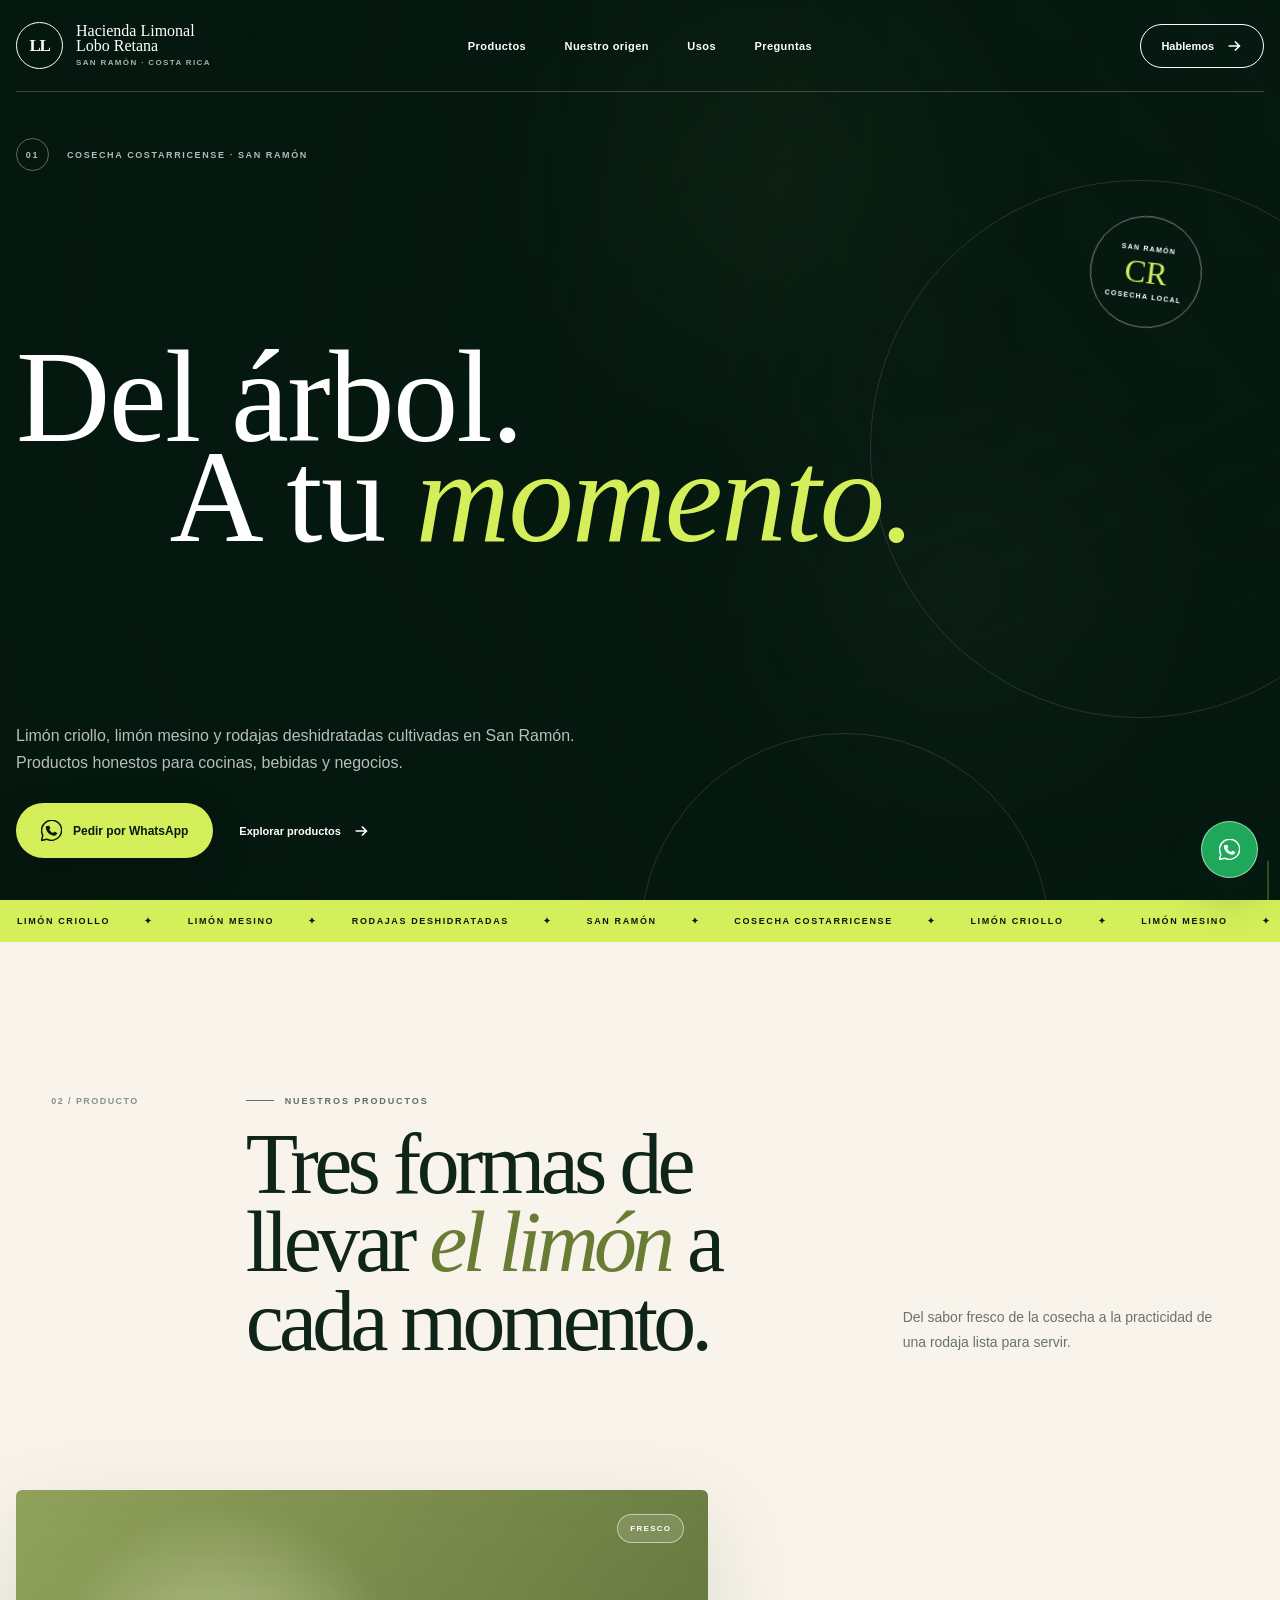
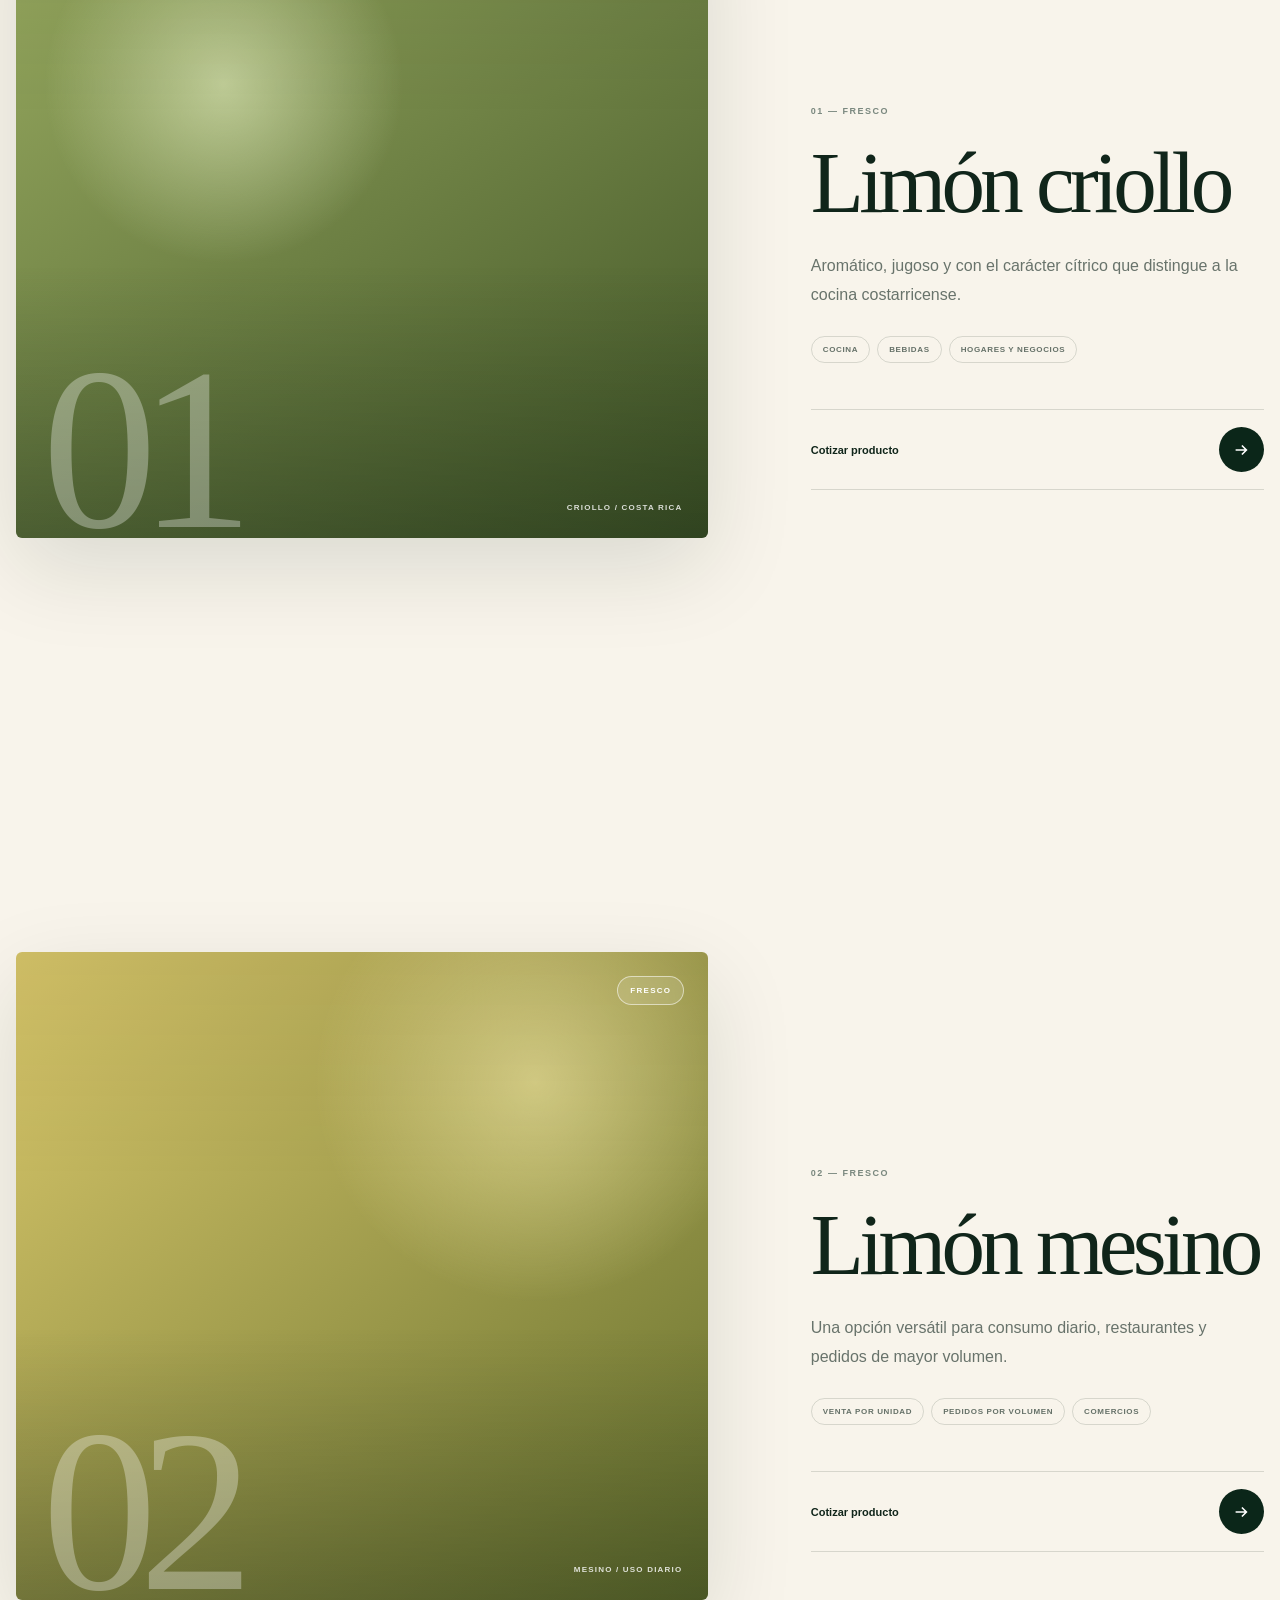
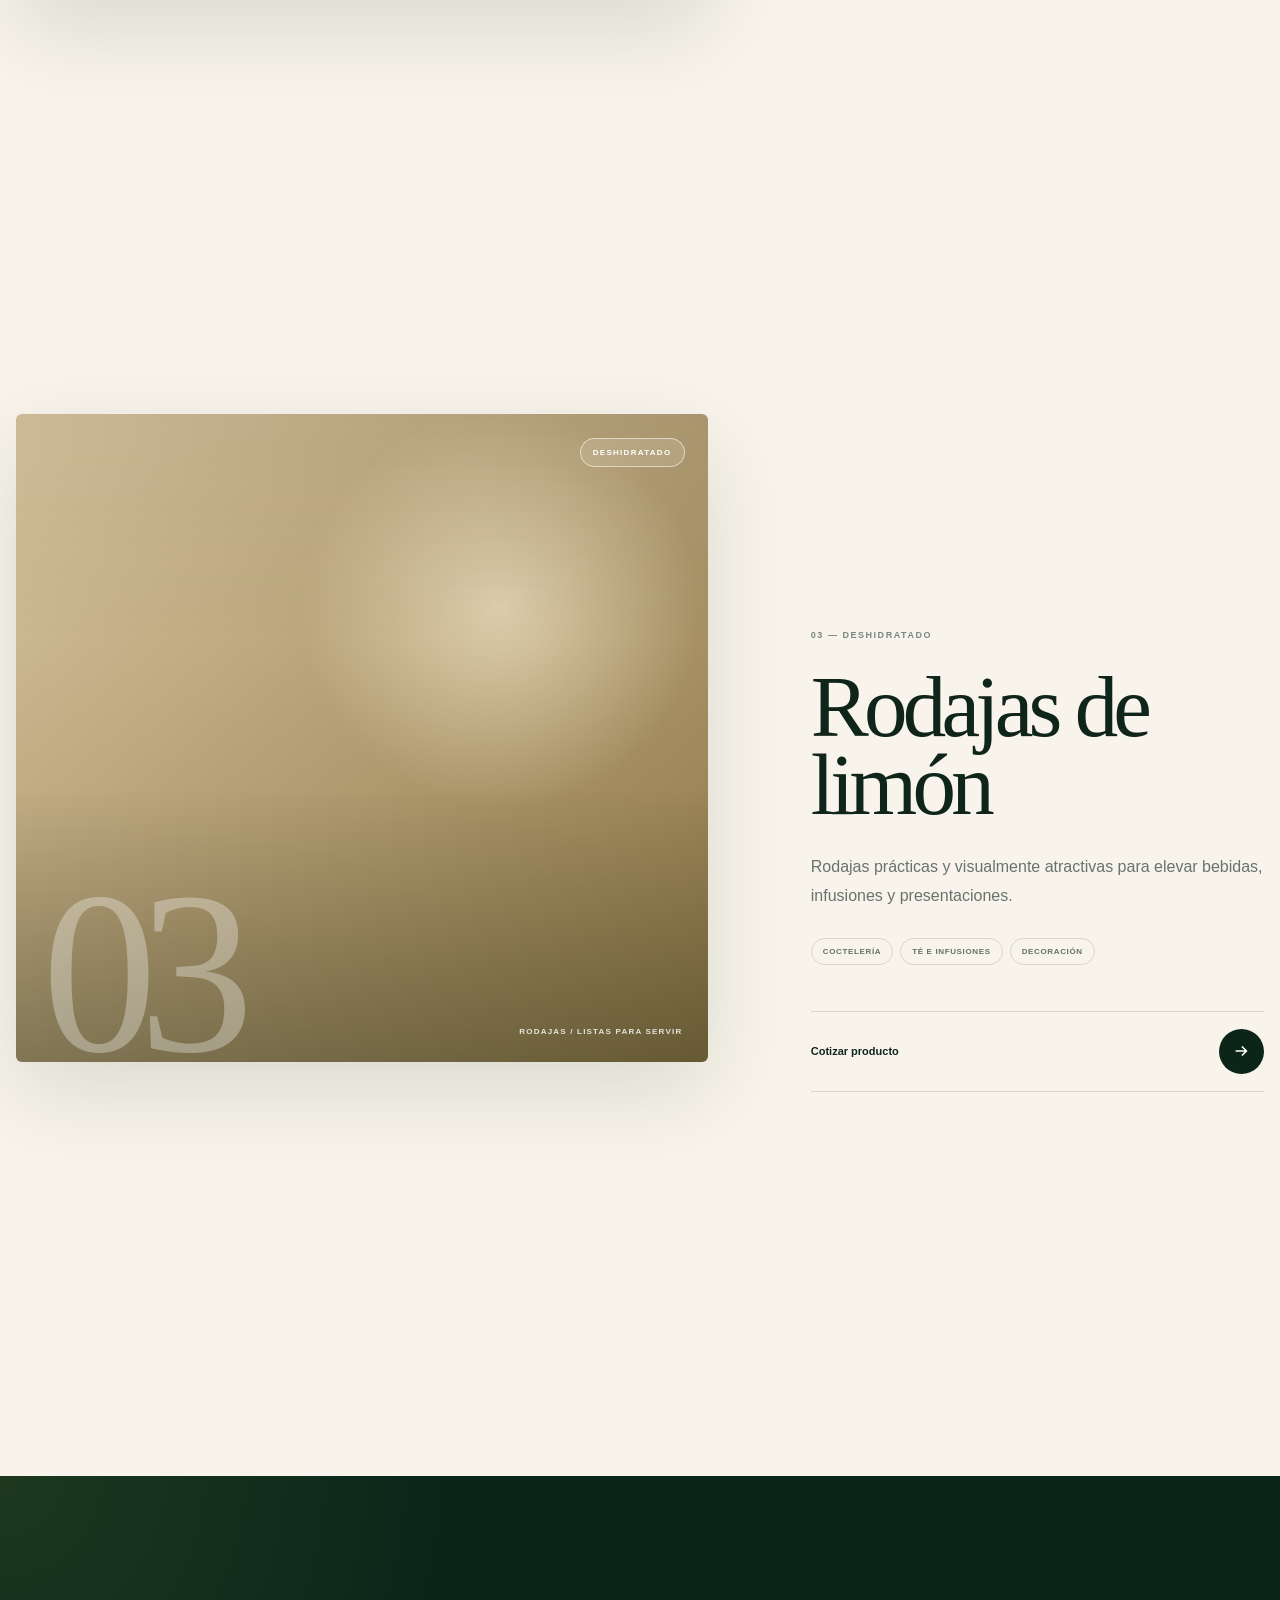
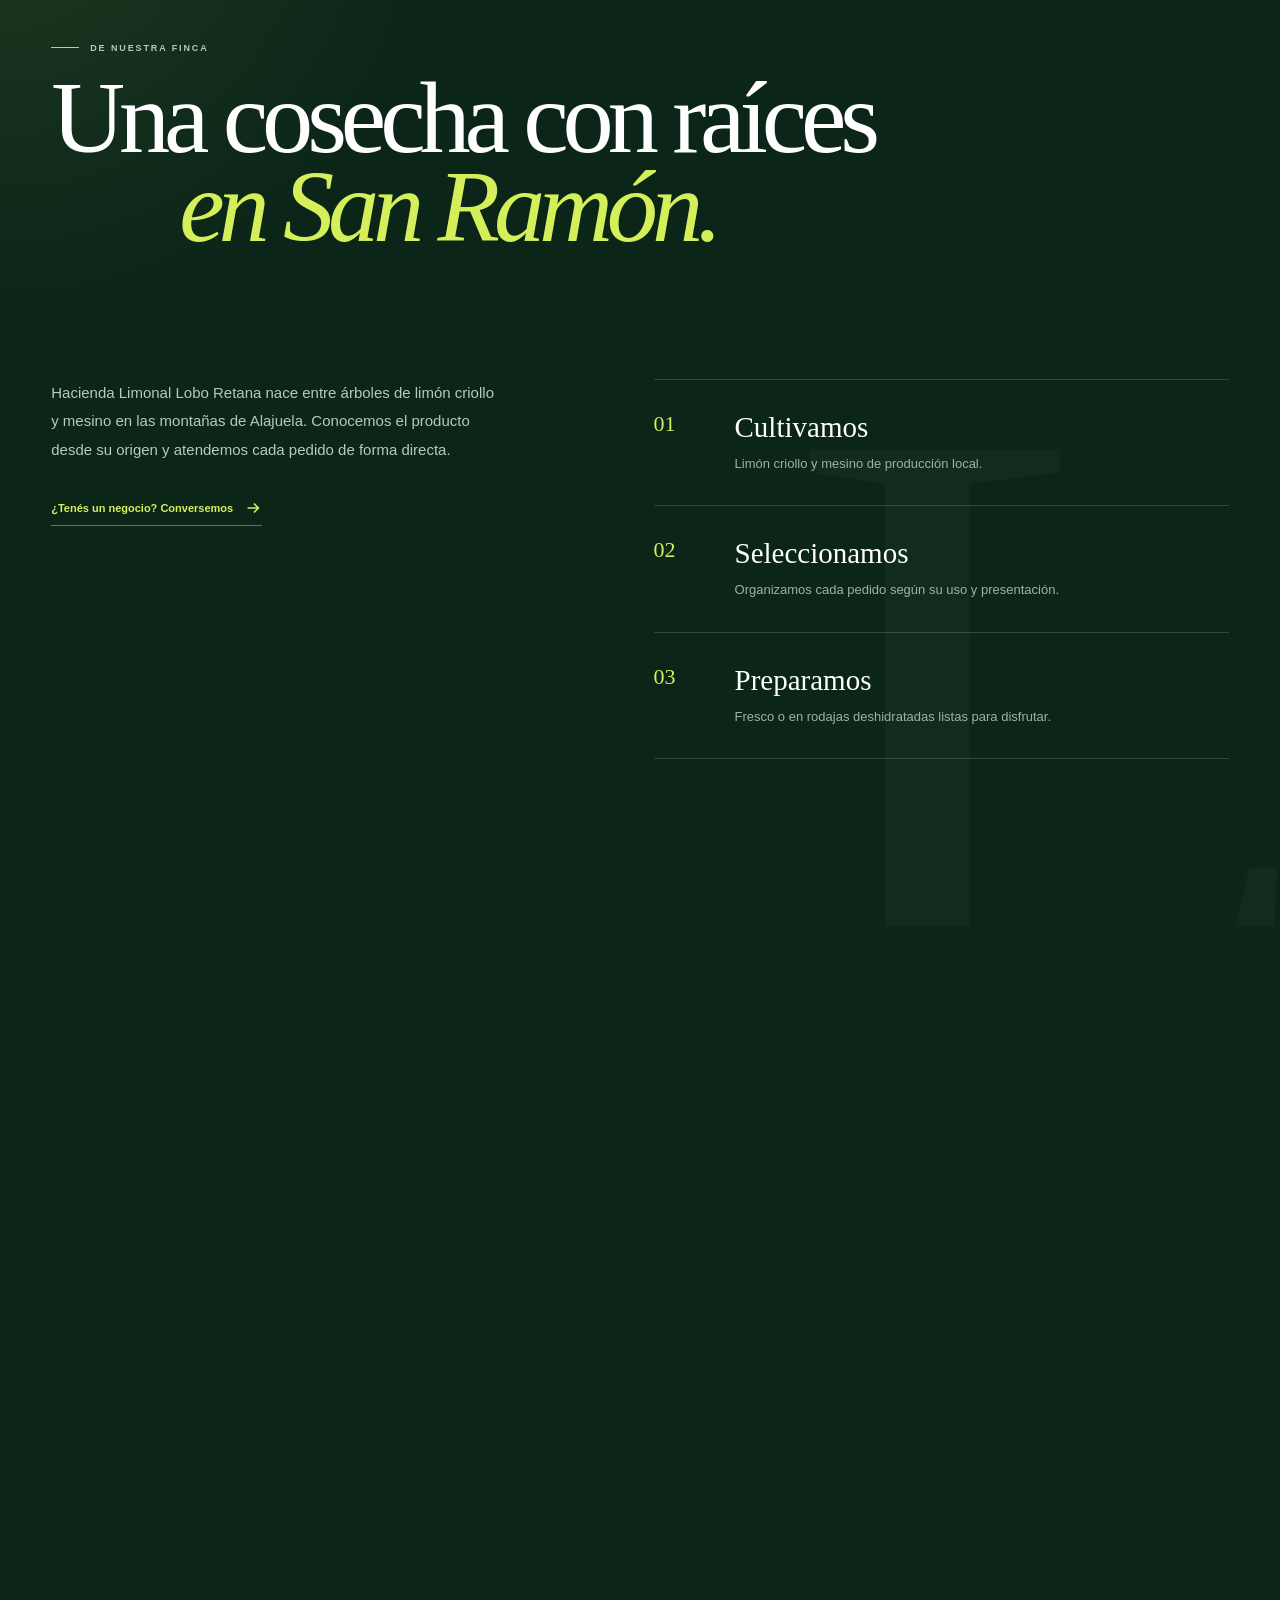
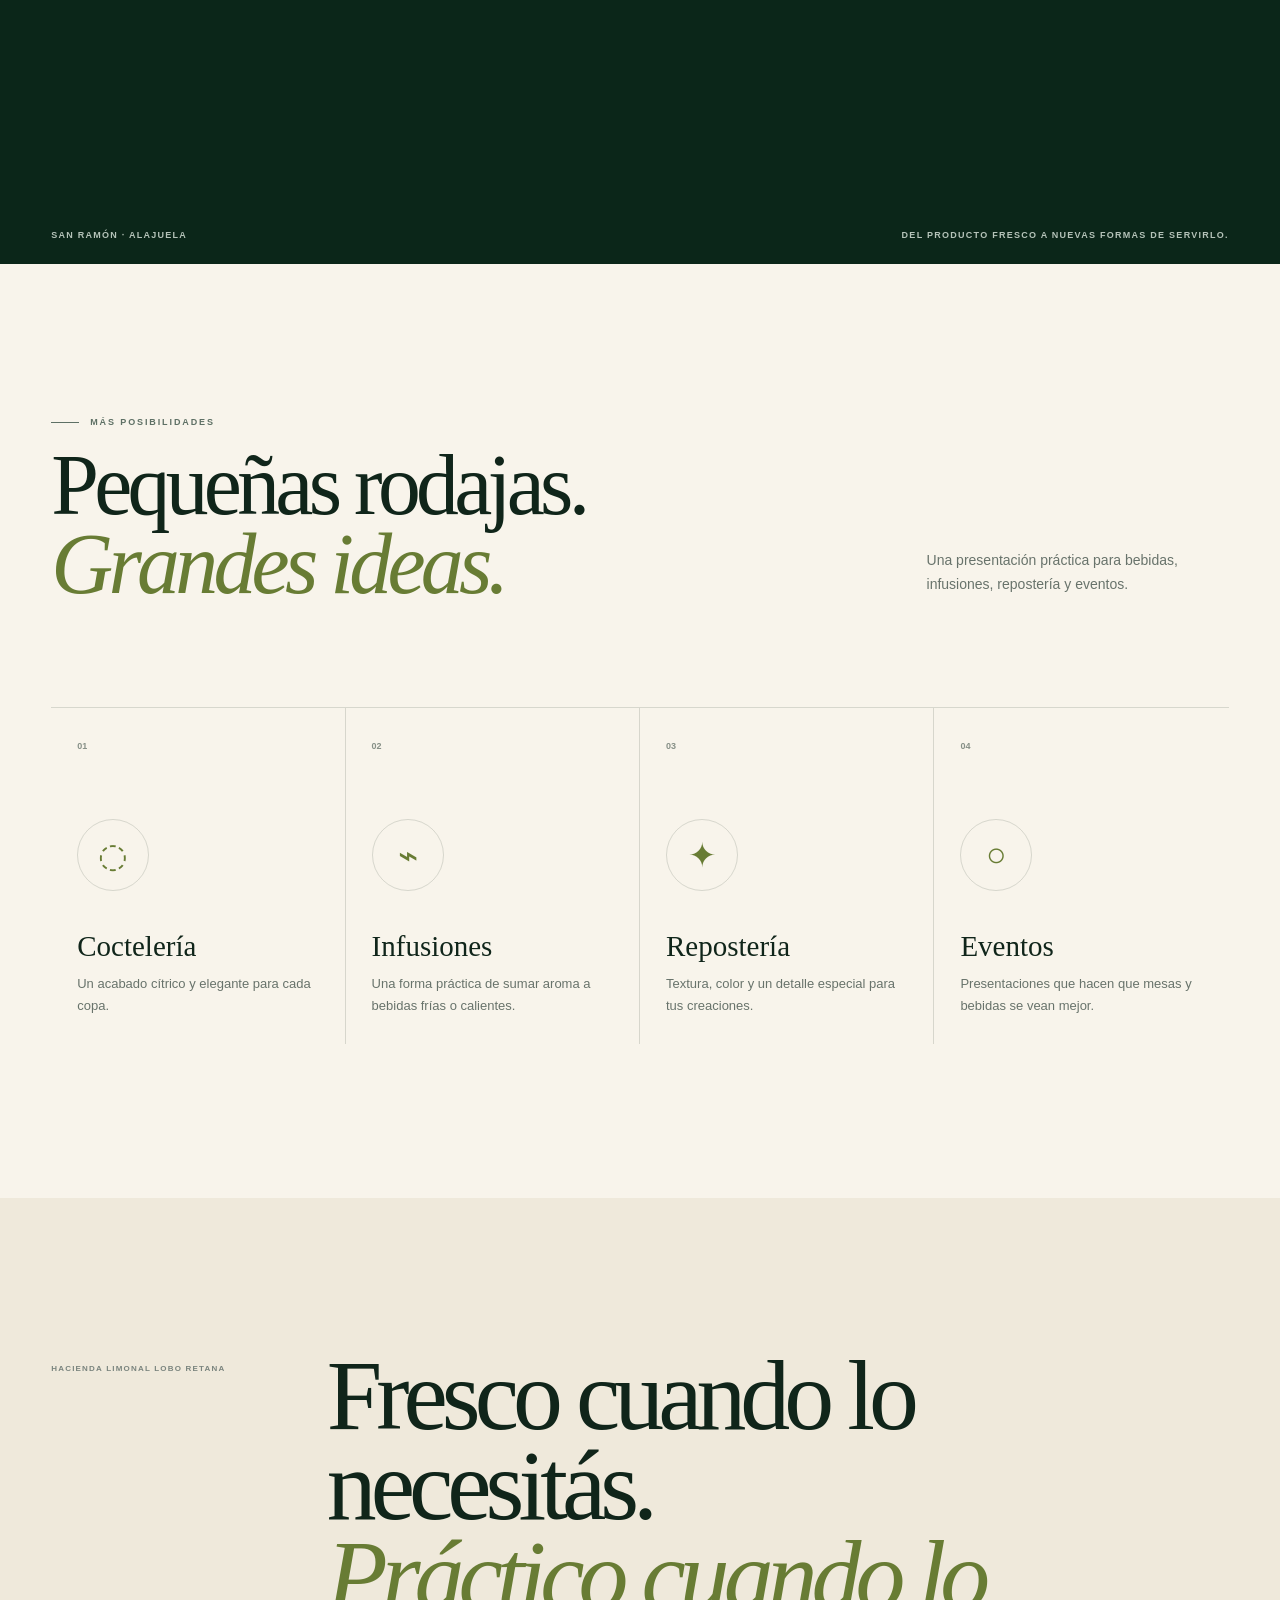
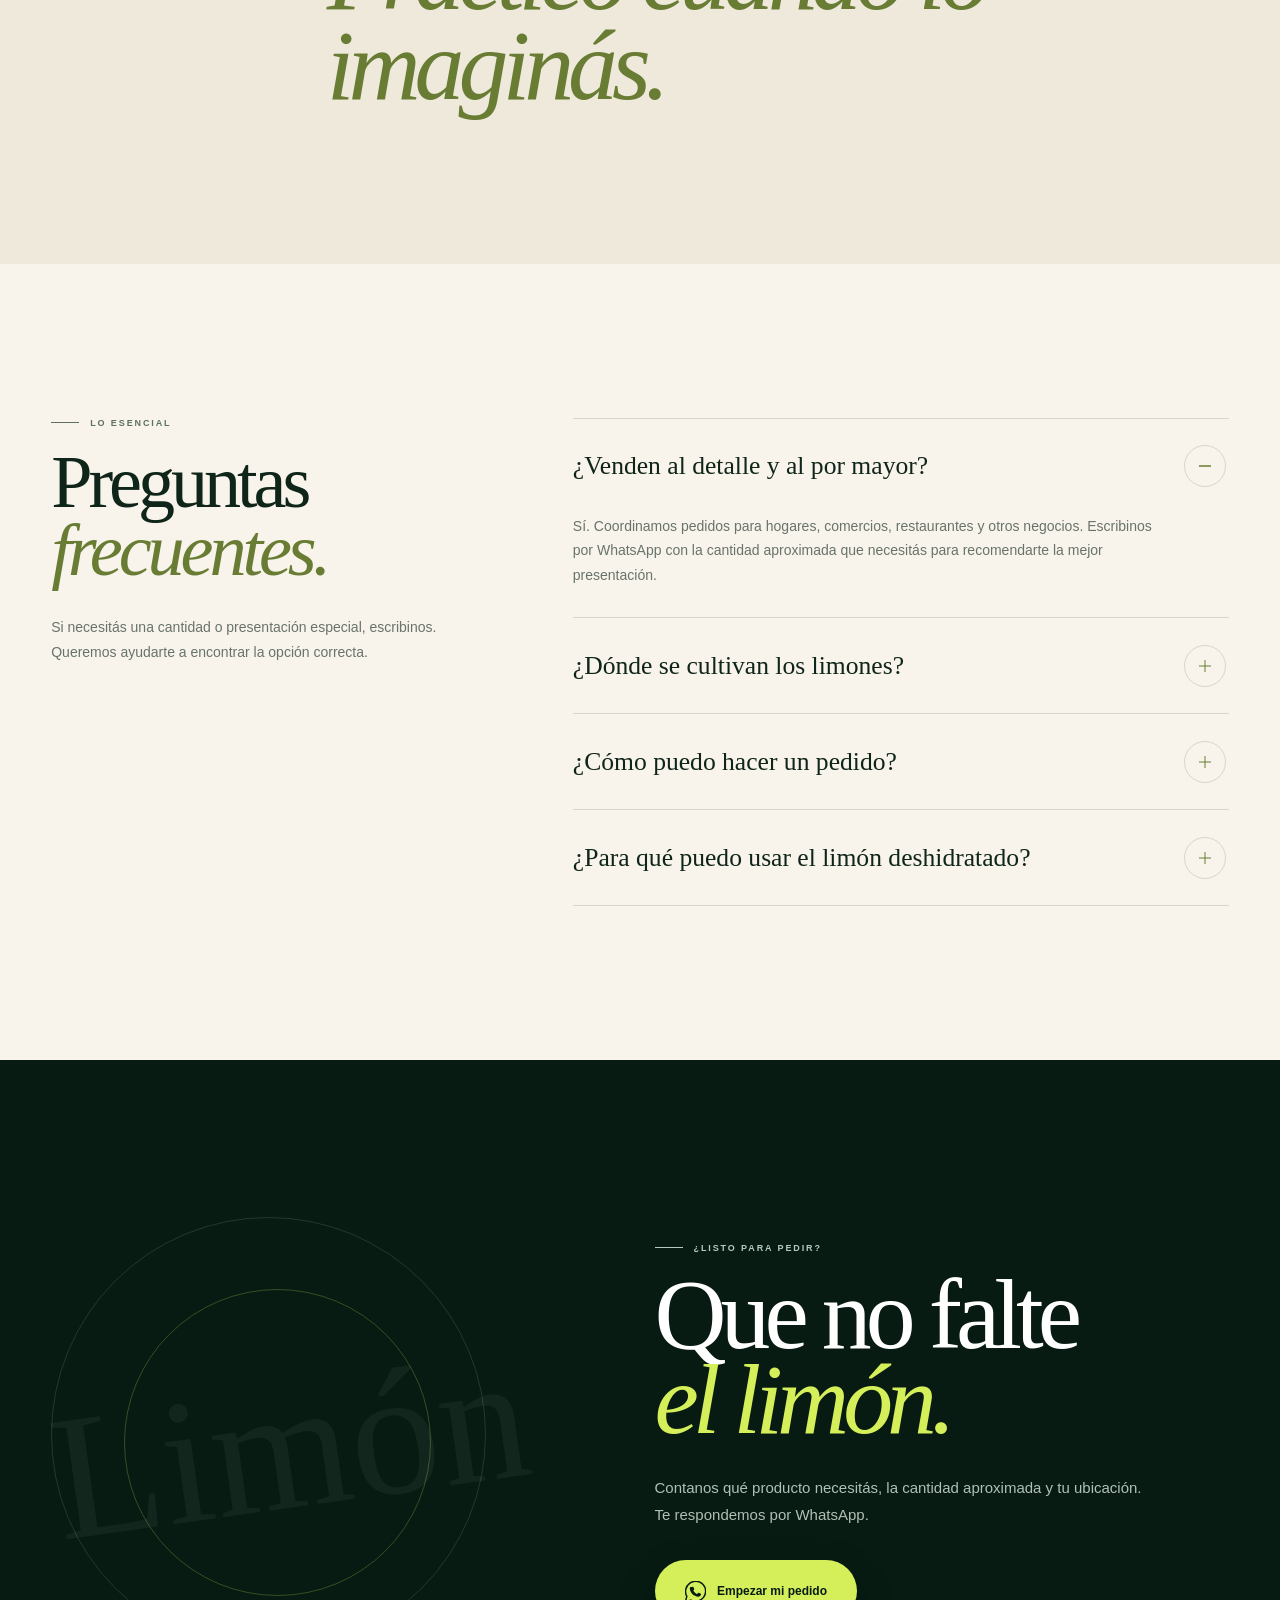
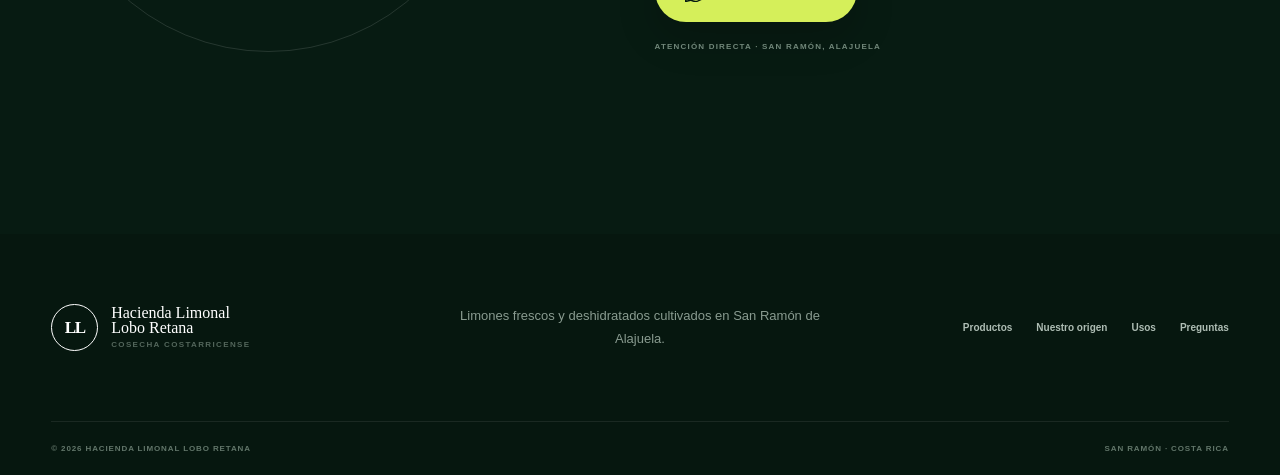
==== index.html @ 2f0a5571 "Initial Commit Upload existing web page" ====
<!DOCTYPE html>
<html lang="es">
  <head>
    <meta charset="UTF-8" />
    <meta name="viewport" content="width=device-width, initial-scale=1.0" />

    <meta
      name="description"
      content="Limón criollo, limón mesino y rodajas de limón deshidratado cultivados en San Ramón de Alajuela, Costa Rica."
    />

    <meta name="theme-color" content="#0d2c1d" />

    <title>
      Hacienda Limonal Lobo Retana | Limón fresco y deshidratado de Costa Rica
    </title>

    <link rel="preload" href="assets/lemon-hero.webp" as="image" />

    <link rel="stylesheet" href="styles.css" />
    <script src="script.js" defer></script>
  </head>

  <body>
    <a class="skip-link" href="#contenido">Saltar al contenido</a>

    <div class="page-noise" aria-hidden="true"></div>

    <header class="site-header" data-header>
      <div class="header-inner">
        <a
          class="brand"
          href="#inicio"
          aria-label="Hacienda Limonal Lobo Retana, inicio"
        >
          <span class="brand-mark" aria-hidden="true">
            <span>LL</span>
          </span>

          <span class="brand-copy">
            <strong>Hacienda Limonal<br />Lobo Retana</strong>
            <small>San Ramón · Costa Rica</small>
          </span>
        </a>

        <nav class="desktop-nav" aria-label="Navegación principal">
          <a href="#productos">Productos</a>
          <a href="#origen">Nuestro origen</a>
          <a href="#posibilidades">Usos</a>
          <a href="#preguntas">Preguntas</a>
        </nav>

        <a
          class="header-cta whatsapp-link magnetic"
          href="https://wa.me/50685427529"
          data-message="Hola, me gustaría conocer más sobre los productos de Hacienda Limonal Lobo Retana."
          target="_blank"
          rel="noreferrer"
        >
          <span>Hablemos</span>

          <svg
            aria-hidden="true"
            viewBox="0 0 20 20"
            fill="none"
            class="arrow-icon"
          >
            <path
              d="M4 10h11M11 5l5 5-5 5"
              stroke="currentColor"
              stroke-width="1.8"
            />
          </svg>
        </a>

        <button
          class="menu-toggle"
          type="button"
          aria-label="Abrir menú"
          aria-controls="mobile-navigation"
          aria-expanded="false"
        >
          <span></span>
          <span></span>
          <span></span>
        </button>
      </div>

      <nav
        class="mobile-nav"
        id="mobile-navigation"
        aria-label="Navegación móvil"
      >
        <div class="mobile-nav-number">01 — Navegación</div>

        <a href="#productos">
          <span>Productos</span>
          <span aria-hidden="true">↗</span>
        </a>

        <a href="#origen">
          <span>Nuestro origen</span>
          <span aria-hidden="true">↗</span>
        </a>

        <a href="#posibilidades">
          <span>Usos</span>
          <span aria-hidden="true">↗</span>
        </a>

        <a href="#preguntas">
          <span>Preguntas</span>
          <span aria-hidden="true">↗</span>
        </a>

        <a
          class="mobile-order whatsapp-link"
          href="https://wa.me/50685427529"
          data-message="Hola, quiero hacer un pedido de limón. ¿Me pueden ayudar?"
          target="_blank"
          rel="noreferrer"
        >
          Pedir por WhatsApp
        </a>

        <p>San Ramón · Alajuela · Costa Rica</p>
      </nav>
    </header>

    <main id="contenido">
      <section class="hero" id="inicio">
        <div class="hero-media" data-parallax-scene>
          <img
            class="hero-image"
            src="assets/lemon-hero.webp"
            alt="Limones verdes frescos, limones cortados y rodajas de limón deshidratado"
            data-depth="0.04"
          />

          <div class="hero-shade"></div>
          <div class="hero-grain"></div>

          <div class="hero-orbit hero-orbit-one" aria-hidden="true"></div>
          <div class="hero-orbit hero-orbit-two" aria-hidden="true"></div>
        </div>

        <div class="hero-shell">
          <div class="hero-kicker reveal">
            <span>01</span>
            <p>Cosecha costarricense · San Ramón</p>
          </div>

          <div class="hero-title-wrap">
            <h1 class="hero-title">
              <span class="hero-line reveal-text">Del árbol.</span>

              <span class="hero-line hero-line-indent reveal-text">
                A tu <em>momento.</em>
              </span>
            </h1>
          </div>

          <div class="hero-bottom">
            <div class="hero-intro reveal">
              <p>
                Limón criollo, limón mesino y rodajas deshidratadas cultivadas
                en San Ramón. Productos honestos para cocinas, bebidas y
                negocios.
              </p>

              <div class="hero-actions">
                <a
                  class="button button-lime whatsapp-link magnetic"
                  href="https://wa.me/50685427529"
                  data-message="Hola, quiero hacer un pedido de limón. ¿Me pueden ayudar?"
                  target="_blank"
                  rel="noreferrer"
                >
                  <svg
                    aria-hidden="true"
                    viewBox="0 0 24 24"
                    fill="none"
                    class="whatsapp-icon"
                  >
                    <path
                      d="M20.4 3.7A11.6 11.6 0 0 0 2.1 17.6L.5 23.5l6-1.6A11.6 11.6 0 0 0 20.4 3.7Z"
                      stroke="currentColor"
                      stroke-width="1.7"
                      stroke-linejoin="round"
                    />
                    <path
                      d="M8.2 6.8c.3-.3.8-.4 1.1-.1l1.2 2.1c.2.3.1.7-.1 1l-.6.7c-.2.2-.2.5-.1.7.8 1.6 2 2.8 3.7 3.6.2.1.5.1.7-.1l.8-1c.2-.3.6-.4.9-.2l2.2 1c.4.2.5.6.4 1-.4 1.5-1.8 2.5-3.4 2.4-4.8-.3-9-4.2-9.5-9-.1-.9.2-1.6.7-2.1Z"
                      fill="currentColor"
                    />
                  </svg>

                  <span>Pedir por WhatsApp</span>
                </a>

                <a class="hero-text-link" href="#productos">
                  Explorar productos

                  <svg
                    aria-hidden="true"
                    viewBox="0 0 20 20"
                    fill="none"
                    class="arrow-icon"
                  >
                    <path
                      d="M4 10h11M11 5l5 5-5 5"
                      stroke="currentColor"
                      stroke-width="1.8"
                    />
                  </svg>
                </a>
              </div>
            </div>

            <div class="hero-meta reveal">
              <span>Producción local</span>
              <span>Pedidos por volumen</span>
              <span>Atención directa</span>
            </div>
          </div>

          <a class="scroll-indicator" href="#productos">
            <span>Descubrir</span>
            <span class="scroll-line" aria-hidden="true"></span>
          </a>

          <div class="hero-seal" aria-hidden="true">
            <span>San Ramón</span>
            <strong>CR</strong>
            <span>Cosecha local</span>
          </div>
        </div>
      </section>

      <section class="marquee" aria-label="Productos disponibles">
        <div class="marquee-track">
          <div class="marquee-group">
            <span>Limón criollo</span>
            <i>✦</i>
            <span>Limón mesino</span>
            <i>✦</i>
            <span>Rodajas deshidratadas</span>
            <i>✦</i>
            <span>San Ramón</span>
            <i>✦</i>
            <span>Cosecha costarricense</span>
            <i>✦</i>
          </div>

          <div class="marquee-group" aria-hidden="true">
            <span>Limón criollo</span>
            <i>✦</i>
            <span>Limón mesino</span>
            <i>✦</i>
            <span>Rodajas deshidratadas</span>
            <i>✦</i>
            <span>San Ramón</span>
            <i>✦</i>
            <span>Cosecha costarricense</span>
            <i>✦</i>
          </div>
        </div>
      </section>

      <section class="editorial-intro section-shell">
        <div class="editorial-index reveal">02 / Producto</div>

        <div class="editorial-heading">
          <p class="eyebrow reveal">
            <span></span>
            Nuestros productos
          </p>

          <h2 class="display-heading reveal-text">
            Tres formas de llevar
            <em>el limón</em>
            a cada momento.
          </h2>
        </div>

        <p class="editorial-copy reveal">
          Del sabor fresco de la cosecha a la practicidad de una rodaja lista
          para servir.
        </p>
      </section>

      <section class="product-story" id="productos">
        <article class="product-chapter product-criollo">
          <div class="product-sticky">
            <div class="product-visual tilt-card" data-tilt>
              <div class="product-background"></div>

              <img
                src="assets/lemon-hero.webp"
                alt=""
                class="product-image product-image-criollo"
                aria-hidden="true"
              />

              <div class="product-number" aria-hidden="true">01</div>

              <div class="product-category">Fresco</div>

              <div class="product-visual-label" aria-hidden="true">
                Criollo / Costa Rica
              </div>
            </div>
          </div>

          <div class="product-copy reveal">
            <p class="chapter-index">01 — Fresco</p>

            <h3>Limón criollo</h3>

            <p class="product-description">
              Aromático, jugoso y con el carácter cítrico que distingue a la
              cocina costarricense.
            </p>

            <div class="product-tags" aria-label="Usos">
              <span>Cocina</span>
              <span>Bebidas</span>
              <span>Hogares y negocios</span>
            </div>

            <a
              class="product-link whatsapp-link magnetic"
              href="https://wa.me/50685427529"
              data-message="Hola, me interesa cotizar limón criollo fresco. ¿Me pueden compartir disponibilidad y presentaciones?"
              target="_blank"
              rel="noreferrer"
            >
              <span>Cotizar producto</span>

              <span class="link-circle" aria-hidden="true">
                <svg viewBox="0 0 20 20" fill="none" class="arrow-icon">
                  <path
                    d="M4 10h11M11 5l5 5-5 5"
                    stroke="currentColor"
                    stroke-width="1.8"
                  />
                </svg>
              </span>
            </a>
          </div>
        </article>

        <article class="product-chapter product-mesino">
          <div class="product-sticky">
            <div class="product-visual tilt-card" data-tilt>
              <div class="product-background"></div>

              <img
                src="assets/lemon-hero.webp"
                alt=""
                class="product-image product-image-mesino"
                aria-hidden="true"
              />

              <div class="product-number" aria-hidden="true">02</div>

              <div class="product-category">Fresco</div>

              <div class="product-visual-label" aria-hidden="true">
                Mesino / Uso diario
              </div>
            </div>
          </div>

          <div class="product-copy reveal">
            <p class="chapter-index">02 — Fresco</p>

            <h3>Limón mesino</h3>

            <p class="product-description">
              Una opción versátil para consumo diario, restaurantes y pedidos
              de mayor volumen.
            </p>

            <div class="product-tags" aria-label="Características">
              <span>Venta por unidad</span>
              <span>Pedidos por volumen</span>
              <span>Comercios</span>
            </div>

            <a
              class="product-link whatsapp-link magnetic"
              href="https://wa.me/50685427529"
              data-message="Hola, me interesa cotizar limón mesino fresco. ¿Me pueden compartir disponibilidad y presentaciones?"
              target="_blank"
              rel="noreferrer"
            >
              <span>Cotizar producto</span>

              <span class="link-circle" aria-hidden="true">
                <svg viewBox="0 0 20 20" fill="none" class="arrow-icon">
                  <path
                    d="M4 10h11M11 5l5 5-5 5"
                    stroke="currentColor"
                    stroke-width="1.8"
                  />
                </svg>
              </span>
            </a>
          </div>
        </article>

        <article class="product-chapter product-dried">
          <div class="product-sticky">
            <div class="product-visual tilt-card" data-tilt>
              <div class="product-background"></div>

              <img
                src="assets/lemon-hero.webp"
                alt=""
                class="product-image product-image-dried"
                aria-hidden="true"
              />

              <div class="product-number" aria-hidden="true">03</div>

              <div class="product-category">Deshidratado</div>

              <div class="product-visual-label" aria-hidden="true">
                Rodajas / Listas para servir
              </div>
            </div>
          </div>

          <div class="product-copy reveal">
            <p class="chapter-index">03 — Deshidratado</p>

            <h3>Rodajas de limón</h3>

            <p class="product-description">
              Rodajas prácticas y visualmente atractivas para elevar bebidas,
              infusiones y presentaciones.
            </p>

            <div class="product-tags" aria-label="Usos">
              <span>Coctelería</span>
              <span>Té e infusiones</span>
              <span>Decoración</span>
            </div>

            <a
              class="product-link whatsapp-link magnetic"
              href="https://wa.me/50685427529"
              data-message="Hola, me interesan las rodajas de limón deshidratado. ¿Me pueden compartir presentaciones y precios?"
              target="_blank"
              rel="noreferrer"
            >
              <span>Cotizar producto</span>

              <span class="link-circle" aria-hidden="true">
                <svg viewBox="0 0 20 20" fill="none" class="arrow-icon">
                  <path
                    d="M4 10h11M11 5l5 5-5 5"
                    stroke="currentColor"
                    stroke-width="1.8"
                  />
                </svg>
              </span>
            </a>
          </div>
        </article>
      </section>

      <section class="origin-section" id="origen">
        <div class="origin-decoration" aria-hidden="true">L</div>

        <div class="origin-shell section-shell">
          <div class="origin-heading">
            <p class="eyebrow eyebrow-light reveal">
              <span></span>
              De nuestra finca
            </p>

            <h2 class="reveal-text">
              Una cosecha con raíces
              <em>en San Ramón.</em>
            </h2>
          </div>

          <div class="origin-layout">
            <div class="origin-copy reveal">
              <p>
                Hacienda Limonal Lobo Retana nace entre árboles de limón criollo
                y mesino en las montañas de Alajuela. Conocemos el producto
                desde su origen y atendemos cada pedido de forma directa.
              </p>

              <a
                class="light-link whatsapp-link"
                href="https://wa.me/50685427529"
                data-message="Hola, quisiera conversar sobre un pedido para mi negocio."
                target="_blank"
                rel="noreferrer"
              >
                <span>¿Tenés un negocio? Conversemos</span>

                <svg
                  aria-hidden="true"
                  viewBox="0 0 20 20"
                  fill="none"
                  class="arrow-icon"
                >
                  <path
                    d="M4 10h11M11 5l5 5-5 5"
                    stroke="currentColor"
                    stroke-width="1.8"
                  />
                </svg>
              </a>
            </div>

            <ol class="process-list">
              <li class="reveal">
                <span class="process-number">01</span>

                <div>
                  <h3>Cultivamos</h3>
                  <p>Limón criollo y mesino de producción local.</p>
                </div>
              </li>

              <li class="reveal">
                <span class="process-number">02</span>

                <div>
                  <h3>Seleccionamos</h3>
                  <p>
                    Organizamos cada pedido según su uso y presentación.
                  </p>
                </div>
              </li>

              <li class="reveal">
                <span class="process-number">03</span>

                <div>
                  <h3>Preparamos</h3>
                  <p>
                    Fresco o en rodajas deshidratadas listas para disfrutar.
                  </p>
                </div>
              </li>
            </ol>
          </div>
        </div>
      </section>

      <section class="image-break" aria-label="Cosecha de limón">
        <div class="image-break-media" data-image-reveal>
          <img
            src="assets/lemon-hero.webp"
            alt="Cosecha de limones verdes frescos"
          />
        </div>

        <div class="image-break-caption section-shell">
          <span class="reveal">San Ramón · Alajuela</span>
          <p class="reveal">Del producto fresco a nuevas formas de servirlo.</p>
        </div>
      </section>

      <section
        class="possibilities section-shell"
        id="posibilidades"
      >
        <div class="possibilities-heading">
          <div>
            <p class="eyebrow reveal">
              <span></span>
              Más posibilidades
            </p>

            <h2 class="display-heading reveal-text">
              Pequeñas rodajas.
              <em>Grandes ideas.</em>
            </h2>
          </div>

          <p class="possibilities-copy reveal">
            Una presentación práctica para bebidas, infusiones, repostería y
            eventos.
          </p>
        </div>

        <div class="possibility-grid">
          <article class="possibility-card reveal">
            <span class="possibility-index">01</span>
            <div class="possibility-symbol" aria-hidden="true">◌</div>
            <h3>Coctelería</h3>
            <p>Un acabado cítrico y elegante para cada copa.</p>
          </article>

          <article class="possibility-card reveal">
            <span class="possibility-index">02</span>
            <div class="possibility-symbol" aria-hidden="true">⌁</div>
            <h3>Infusiones</h3>
            <p>
              Una forma práctica de sumar aroma a bebidas frías o calientes.
            </p>
          </article>

          <article class="possibility-card reveal">
            <span class="possibility-index">03</span>
            <div class="possibility-symbol" aria-hidden="true">✦</div>
            <h3>Repostería</h3>
            <p>
              Textura, color y un detalle especial para tus creaciones.
            </p>
          </article>

          <article class="possibility-card reveal">
            <span class="possibility-index">04</span>
            <div class="possibility-symbol" aria-hidden="true">○</div>
            <h3>Eventos</h3>
            <p>
              Presentaciones que hacen que mesas y bebidas se vean mejor.
            </p>
          </article>
        </div>
      </section>

      <section class="manifesto">
        <div class="manifesto-inner section-shell">
          <p class="manifesto-small reveal">
            Hacienda Limonal Lobo Retana
          </p>

          <p class="manifesto-large reveal-text">
            Fresco cuando lo necesitás.
            <em>Práctico cuando lo imaginás.</em>
          </p>
        </div>
      </section>

      <section class="faq section-shell" id="preguntas">
        <div class="faq-intro">
          <p class="eyebrow reveal">
            <span></span>
            Lo esencial
          </p>

          <h2 class="display-heading reveal-text">
            Preguntas
            <em>frecuentes.</em>
          </h2>

          <p class="reveal">
            Si necesitás una cantidad o presentación especial, escribinos.
            Queremos ayudarte a encontrar la opción correcta.
          </p>
        </div>

        <div class="faq-list">
          <details open class="reveal">
            <summary>
              <span>¿Venden al detalle y al por mayor?</span>
              <i aria-hidden="true"></i>
            </summary>

            <div class="faq-answer">
              <p>
                Sí. Coordinamos pedidos para hogares, comercios, restaurantes y
                otros negocios. Escribinos por WhatsApp con la cantidad
                aproximada que necesitás para recomendarte la mejor
                presentación.
              </p>
            </div>
          </details>

          <details class="reveal">
            <summary>
              <span>¿Dónde se cultivan los limones?</span>
              <i aria-hidden="true"></i>
            </summary>

            <div class="faq-answer">
              <p>
                Nuestra producción se encuentra en la zona de San Ramón de
                Alajuela, Costa Rica.
              </p>
            </div>
          </details>

          <details class="reveal">
            <summary>
              <span>¿Cómo puedo hacer un pedido?</span>
              <i aria-hidden="true"></i>
            </summary>

            <div class="faq-answer">
              <p>
                Podés iniciar tu pedido por WhatsApp. Confirmamos disponibilidad,
                cantidad, presentación y la opción de entrega que mejor se
                adapte a vos.
              </p>
            </div>
          </details>

          <details class="reveal">
            <summary>
              <span>¿Para qué puedo usar el limón deshidratado?</span>
              <i aria-hidden="true"></i>
            </summary>

            <div class="faq-answer">
              <p>
                Es ideal para coctelería, agua saborizada, té, infusiones,
                repostería y decoración de platos. También es una presentación
                práctica para cafeterías, bares y eventos.
              </p>
            </div>
          </details>
        </div>
      </section>

      <section class="contact">
        <div class="contact-inner section-shell">
          <div class="contact-art" aria-hidden="true">
            <span class="contact-ring contact-ring-one"></span>
            <span class="contact-ring contact-ring-two"></span>
            <span class="contact-word">Limón</span>
          </div>

          <div class="contact-copy">
            <p class="eyebrow eyebrow-light reveal">
              <span></span>
              ¿Listo para pedir?
            </p>

            <h2 class="reveal-text">
              Que no falte
              <em>el limón.</em>
            </h2>

            <p class="reveal">
              Contanos qué producto necesitás, la cantidad aproximada y tu
              ubicación. Te respondemos por WhatsApp.
            </p>

            <a
              class="button button-lime button-large whatsapp-link magnetic reveal"
              href="https://wa.me/50685427529"
              data-message="Hola, quiero cotizar un pedido. Producto: ____ / Cantidad: ____ / Ubicación: ____"
              target="_blank"
              rel="noreferrer"
            >
              <svg
                aria-hidden="true"
                viewBox="0 0 24 24"
                fill="none"
                class="whatsapp-icon"
              >
                <path
                  d="M20.4 3.7A11.6 11.6 0 0 0 2.1 17.6L.5 23.5l6-1.6A11.6 11.6 0 0 0 20.4 3.7Z"
                  stroke="currentColor"
                  stroke-width="1.7"
                  stroke-linejoin="round"
                />
                <path
                  d="M8.2 6.8c.3-.3.8-.4 1.1-.1l1.2 2.1c.2.3.1.7-.1 1l-.6.7c-.2.2-.2.5-.1.7.8 1.6 2 2.8 3.7 3.6.2.1.5.1.7-.1l.8-1c.2-.3.6-.4.9-.2l2.2 1c.4.2.5.6.4 1-.4 1.5-1.8 2.5-3.4 2.4-4.8-.3-9-4.2-9.5-9-.1-.9.2-1.6.7-2.1Z"
                  fill="currentColor"
                />
              </svg>

              <span>Empezar mi pedido</span>
            </a>

            <small class="contact-note reveal">
              Atención directa · San Ramón, Alajuela
            </small>
          </div>
        </div>
      </section>
    </main>

    <footer class="site-footer">
      <div class="footer-top section-shell">
        <a
          class="brand brand-light"
          href="#inicio"
          aria-label="Hacienda Limonal Lobo Retana, volver al inicio"
        >
          <span class="brand-mark" aria-hidden="true">
            <span>LL</span>
          </span>

          <span class="brand-copy">
            <strong>Hacienda Limonal<br />Lobo Retana</strong>
            <small>Cosecha costarricense</small>
          </span>
        </a>

        <p>
          Limones frescos y deshidratados cultivados en San Ramón de Alajuela.
        </p>

        <nav class="footer-links" aria-label="Navegación secundaria">
          <a href="#productos">Productos</a>
          <a href="#origen">Nuestro origen</a>
          <a href="#posibilidades">Usos</a>
          <a href="#preguntas">Preguntas</a>
        </nav>
      </div>

      <div class="footer-bottom section-shell">
        <span>
          © <span id="current-year">2026</span>
          Hacienda Limonal Lobo Retana
        </span>

        <span>San Ramón · Costa Rica</span>
      </div>
    </footer>

    <a
      class="floating-whatsapp whatsapp-link"
      href="https://wa.me/50685427529"
      data-message="Hola, me gustaría hacer un pedido."
      target="_blank"
      rel="noreferrer"
      aria-label="Escribir a Hacienda Limonal Lobo Retana por WhatsApp"
    >
      <svg
        aria-hidden="true"
        viewBox="0 0 24 24"
        fill="none"
        class="whatsapp-icon"
      >
        <path
          d="M20.4 3.7A11.6 11.6 0 0 0 2.1 17.6L.5 23.5l6-1.6A11.6 11.6 0 0 0 20.4 3.7Z"
          stroke="currentColor"
          stroke-width="1.7"
          stroke-linejoin="round"
        />
        <path
          d="M8.2 6.8c.3-.3.8-.4 1.1-.1l1.2 2.1c.2.3.1.7-.1 1l-.6.7c-.2.2-.2.5-.1.7.8 1.6 2 2.8 3.7 3.6.2.1.5.1.7-.1l.8-1c.2-.3.6-.4.9-.2l2.2 1c.4.2.5.6.4 1-.4 1.5-1.8 2.5-3.4 2.4-4.8-.3-9-4.2-9.5-9-.1-.9.2-1.6.7-2.1Z"
          fill="currentColor"
        />
      </svg>
    </a>
  </body>
</html>
---- styles.css ----
:root {
  --forest-950: #071b12;
  --forest-900: #0b2619;
  --forest-850: #0d2c1d;
  --forest-800: #123924;
  --forest-700: #1d4c31;

  --olive: #687c34;
  --lime: #d5ef5a;
  --lime-soft: #e6f589;
  --yellow: #e7c95d;
  --gold: #bca66b;

  --cream: #efe9db;
  --cream-deep: #e4dccb;
  --paper: #f8f4eb;
  --paper-bright: #fffdf7;

  --ink: #10251a;
  --muted: #68736b;
  --light-muted: #aebbb2;

  --line: rgba(16, 37, 26, 0.14);
  --line-light: rgba(255, 255, 255, 0.16);

  --display:
    "Iowan Old Style", "Palatino Linotype", "Book Antiqua", Palatino, Georgia,
    "Times New Roman", serif;

  --sans:
    Inter, ui-sans-serif, -apple-system, BlinkMacSystemFont, "Segoe UI",
    Helvetica, Arial, sans-serif;

  --shell: 1320px;
  --gutter: clamp(20px, 4vw, 64px);

  --ease-out: cubic-bezier(0.2, 0.75, 0.25, 1);
  --ease-soft: cubic-bezier(0.22, 0.61, 0.36, 1);

  --shadow-soft: 0 30px 90px rgba(6, 31, 19, 0.12);
  --shadow-dark: 0 35px 100px rgba(0, 0, 0, 0.3);
}

/* =========================================================
   RESET
========================================================= */

*,
*::before,
*::after {
  box-sizing: border-box;
}

html {
  scroll-behavior: smooth;
  scroll-padding-top: 90px;
}

body {
  margin: 0;
  min-width: 280px;
  overflow-x: clip;
  background: var(--paper);
  color: var(--ink);
  font-family: var(--sans);
  -webkit-font-smoothing: antialiased;
  text-rendering: optimizeLegibility;
}

body.menu-open {
  overflow: hidden;
}

img {
  display: block;
  max-width: 100%;
}

a {
  color: inherit;
  text-decoration: none;
}

button,
input,
textarea,
select {
  font: inherit;
}

button,
a {
  -webkit-tap-highlight-color: transparent;
}

button {
  color: inherit;
}

::selection {
  background: var(--lime);
  color: var(--forest-950);
}

:focus-visible {
  outline: 2px solid var(--lime);
  outline-offset: 5px;
}

.skip-link {
  position: fixed;
  z-index: 999;
  top: 10px;
  left: 10px;
  padding: 12px 16px;
  transform: translateY(-180%);
  border-radius: 999px;
  background: var(--lime);
  color: var(--forest-950);
  font-size: 13px;
  font-weight: 800;
}

.skip-link:focus {
  transform: translateY(0);
}

.section-shell {
  width: min(
    var(--shell),
    calc(100% - (var(--gutter) * 2))
  );
  margin-inline: auto;
}

/* =========================================================
   SUBTLE TEXTURE
========================================================= */

.page-noise {
  position: fixed;
  z-index: 9999;
  inset: 0;
  opacity: 0.035;
  pointer-events: none;
  background-image:
    radial-gradient(circle at 20% 20%, #000 0 0.7px, transparent 0.8px),
    radial-gradient(circle at 80% 30%, #000 0 0.6px, transparent 0.8px),
    radial-gradient(circle at 40% 70%, #000 0 0.6px, transparent 0.8px);
  background-size:
    8px 8px,
    11px 11px,
    13px 13px;
  mix-blend-mode: multiply;
}

/* =========================================================
   HEADER
========================================================= */

.site-header {
  position: fixed;
  z-index: 100;
  top: 0;
  right: 0;
  left: 0;
  color: white;
  transition:
    color 300ms var(--ease-soft),
    background-color 300ms var(--ease-soft),
    border-color 300ms var(--ease-soft),
    backdrop-filter 300ms var(--ease-soft);
}

.header-inner {
  width: min(
    calc(var(--shell) + 80px),
    calc(100% - 32px)
  );
  min-height: 92px;
  margin-inline: auto;
  display: grid;
  grid-template-columns: 1fr auto 1fr;
  align-items: center;
  border-bottom: 1px solid rgba(255, 255, 255, 0.2);
}

.site-header.is-scrolled {
  color: var(--ink);
  background: rgba(248, 244, 235, 0.86);
  border-bottom: 1px solid rgba(16, 37, 26, 0.08);
  backdrop-filter: blur(16px);
}

.site-header.is-scrolled .header-inner {
  border-color: transparent;
}

.brand {
  display: inline-flex;
  align-items: center;
  gap: 13px;
  width: max-content;
}

.brand-mark {
  width: 47px;
  height: 47px;
  display: grid;
  place-items: center;
  flex: 0 0 auto;
  border: 1px solid currentColor;
  border-radius: 50%;
}

.brand-mark span {
  font-family: var(--display);
  font-size: 17px;
  font-weight: 700;
  letter-spacing: -0.08em;
}

.brand-copy {
  display: grid;
  gap: 5px;
}

.brand-copy strong {
  font-family: var(--display);
  font-size: 16px;
  font-weight: 500;
  line-height: 0.92;
}

.brand-copy small {
  opacity: 0.66;
  font-size: 8px;
  font-weight: 700;
  letter-spacing: 0.17em;
  text-transform: uppercase;
}

.desktop-nav {
  display: flex;
  align-items: center;
  gap: clamp(24px, 3vw, 44px);
  font-size: 11px;
  font-weight: 700;
  letter-spacing: 0.04em;
}

.desktop-nav a {
  position: relative;
  padding: 13px 0;
}

.desktop-nav a::after {
  content: "";
  position: absolute;
  right: 0;
  bottom: 8px;
  left: 0;
  height: 1px;
  background: currentColor;
  transform: scaleX(0);
  transform-origin: right;
  transition: transform 300ms var(--ease-out);
}

.desktop-nav a:hover::after,
.desktop-nav a:focus-visible::after {
  transform: scaleX(1);
  transform-origin: left;
}

.header-cta {
  justify-self: end;
  min-height: 44px;
  display: inline-flex;
  align-items: center;
  gap: 11px;
  padding: 0 20px;
  border: 1px solid currentColor;
  border-radius: 999px;
  font-size: 11px;
  font-weight: 800;
  transition:
    background-color 220ms var(--ease-soft),
    color 220ms var(--ease-soft);
}

.site-header:not(.is-scrolled) .header-cta:hover {
  background: white;
  color: var(--forest-950);
}

.site-header.is-scrolled .header-cta:hover {
  background: var(--forest-900);
  color: white;
}

.arrow-icon {
  width: 18px;
  height: 18px;
  flex: 0 0 auto;
}

.whatsapp-icon {
  width: 21px;
  height: 21px;
  flex: 0 0 auto;
}

.menu-toggle,
.mobile-nav {
  display: none;
}

/* =========================================================
   HERO
========================================================= */

.hero {
  position: relative;
  min-height: 100svh;
  overflow: hidden;
  background: var(--forest-950);
  color: white;
  isolation: isolate;
}

.hero-media {
  position: absolute;
  z-index: -2;
  inset: 0;
  overflow: hidden;
}

.hero-image {
  position: absolute;
  inset: -4%;
  width: 108%;
  height: 108%;
  max-width: none;
  object-fit: cover;
  object-position: center;
  transform: scale(1.02);
  will-change: transform;
}

.hero-shade {
  position: absolute;
  inset: 0;
  background:
    linear-gradient(
      90deg,
      rgba(5, 24, 15, 0.95) 0%,
      rgba(5, 24, 15, 0.77) 38%,
      rgba(5, 24, 15, 0.28) 70%,
      rgba(5, 24, 15, 0.42) 100%
    ),
    linear-gradient(
      180deg,
      rgba(5, 24, 15, 0.28),
      rgba(5, 24, 15, 0.12) 45%,
      rgba(5, 24, 15, 0.6)
    );
}

.hero-grain {
  position: absolute;
  inset: 0;
  opacity: 0.25;
  background:
    radial-gradient(circle at 60% 20%, rgba(213, 239, 90, 0.13), transparent 28%),
    radial-gradient(circle at 75% 65%, rgba(255, 255, 255, 0.09), transparent 25%);
}

.hero-orbit {
  position: absolute;
  border: 1px solid rgba(255, 255, 255, 0.12);
  border-radius: 50%;
  pointer-events: none;
}

.hero-orbit-one {
  top: 20%;
  right: -10%;
  width: 42vw;
  aspect-ratio: 1;
}

.hero-orbit-two {
  right: 18%;
  bottom: -27%;
  width: 32vw;
  aspect-ratio: 1;
}

.hero-shell {
  position: relative;
  width: min(
    calc(var(--shell) + 80px),
    calc(100% - 32px)
  );
  min-height: 100svh;
  margin-inline: auto;
  display: flex;
  flex-direction: column;
  padding-top: 138px;
  padding-bottom: 42px;
}

.hero-kicker {
  display: flex;
  align-items: center;
  gap: 18px;
  color: rgba(255, 255, 255, 0.7);
  font-size: 9px;
  font-weight: 800;
  letter-spacing: 0.18em;
  text-transform: uppercase;
}

.hero-kicker span {
  width: 33px;
  height: 33px;
  display: grid;
  place-items: center;
  border: 1px solid rgba(255, 255, 255, 0.35);
  border-radius: 50%;
}

.hero-kicker p {
  margin: 0;
}

.hero-title-wrap {
  display: flex;
  align-items: center;
  flex: 1;
  padding-block: 24px;
}

.hero-title {
  width: 100%;
  margin: 0;
  font-family: var(--display);
  font-weight: 400;
  letter-spacing: -0.065em;
}

.hero-line {
  display: block;
  font-size: clamp(74px, 10.2vw, 170px);
  line-height: 0.77;
}

.hero-line-indent {
  padding-left: clamp(60px, 12vw, 220px);
}

.hero-title em {
  color: var(--lime);
  font-weight: 400;
}

.hero-bottom {
  display: grid;
  grid-template-columns: minmax(0, 560px) 1fr;
  gap: 80px;
  align-items: end;
}

.hero-intro > p {
  margin: 0;
  color: rgba(255, 255, 255, 0.72);
  font-size: clamp(15px, 1.25vw, 18px);
  line-height: 1.65;
}

.hero-actions {
  display: flex;
  flex-wrap: wrap;
  align-items: center;
  gap: 26px;
  margin-top: 27px;
}

.button {
  min-height: 55px;
  display: inline-flex;
  align-items: center;
  justify-content: center;
  gap: 11px;
  padding: 0 25px;
  border: 0;
  border-radius: 999px;
  font-size: 12px;
  font-weight: 850;
  transition:
    transform 220ms var(--ease-out),
    background-color 220ms var(--ease-soft),
    box-shadow 220ms var(--ease-soft);
  will-change: transform;
}

.button-lime {
  background: var(--lime);
  color: var(--forest-950);
  box-shadow: 0 15px 40px rgba(0, 0, 0, 0.2);
}

.button-lime:hover {
  background: var(--lime-soft);
  box-shadow: 0 20px 55px rgba(0, 0, 0, 0.28);
}

.button-large {
  min-height: 62px;
  padding-inline: 30px;
}

.hero-text-link,
.light-link {
  display: inline-flex;
  align-items: center;
  gap: 11px;
  font-size: 11px;
  font-weight: 800;
}

.hero-text-link {
  color: white;
}

.hero-text-link .arrow-icon,
.light-link .arrow-icon {
  transition: transform 250ms var(--ease-out);
}

.hero-text-link:hover .arrow-icon,
.light-link:hover .arrow-icon {
  transform: translateX(5px);
}

.hero-meta {
  justify-self: end;
  display: flex;
  gap: 32px;
  padding-bottom: 8px;
  color: rgba(255, 255, 255, 0.6);
  font-size: 9px;
  font-weight: 750;
  letter-spacing: 0.12em;
  text-transform: uppercase;
}

.hero-meta span {
  position: relative;
}

.hero-meta span:not(:last-child)::after {
  content: "";
  position: absolute;
  top: 50%;
  right: -17px;
  width: 3px;
  height: 3px;
  border-radius: 50%;
  background: var(--lime);
}

.scroll-indicator {
  position: absolute;
  right: 0;
  bottom: 39px;
  display: flex;
  align-items: center;
  gap: 13px;
  color: rgba(255, 255, 255, 0.52);
  font-size: 8px;
  font-weight: 800;
  letter-spacing: 0.18em;
  text-transform: uppercase;
  transform: rotate(-90deg) translateY(100%);
  transform-origin: right bottom;
}

.scroll-line {
  width: 65px;
  height: 1px;
  overflow: hidden;
  background: rgba(255, 255, 255, 0.18);
}

.scroll-line::after {
  content: "";
  display: block;
  width: 100%;
  height: 100%;
  background: var(--lime);
  animation: scrollPulse 2.2s ease-in-out infinite;
}

.hero-seal {
  position: absolute;
  top: 24%;
  right: 5%;
  width: 112px;
  aspect-ratio: 1;
  display: grid;
  place-content: center;
  gap: 2px;
  border: 1px solid rgba(255, 255, 255, 0.45);
  border-radius: 50%;
  color: white;
  text-align: center;
  transform: rotate(7deg);
  backdrop-filter: blur(3px);
}

.hero-seal span {
  font-size: 7px;
  font-weight: 850;
  letter-spacing: 0.18em;
  text-transform: uppercase;
}

.hero-seal strong {
  font-family: var(--display);
  color: var(--lime);
  font-size: 32px;
  font-weight: 400;
}

/* =========================================================
   MARQUEE
========================================================= */

.marquee {
  overflow: hidden;
  background: var(--lime);
  color: var(--forest-950);
}

.marquee-track {
  width: max-content;
  display: flex;
  animation: marqueeMove 30s linear infinite;
}

.marquee-group {
  display: flex;
  align-items: center;
  gap: 34px;
  padding: 16px 17px;
  white-space: nowrap;
  font-size: 9px;
  font-weight: 900;
  letter-spacing: 0.18em;
  text-transform: uppercase;
}

.marquee-group i {
  font-style: normal;
}

/* =========================================================
   SHARED TYPOGRAPHY
========================================================= */

.eyebrow {
  display: flex;
  align-items: center;
  gap: 11px;
  margin: 0 0 20px;
  color: #5e7065;
  font-size: 9px;
  font-weight: 850;
  letter-spacing: 0.21em;
  text-transform: uppercase;
}

.eyebrow > span {
  width: 28px;
  height: 1px;
  background: currentColor;
}

.eyebrow-light {
  color: #b9c8be;
}

.display-heading {
  margin: 0;
  font-family: var(--display);
  font-size: clamp(52px, 6.7vw, 104px);
  font-weight: 400;
  line-height: 0.92;
  letter-spacing: -0.055em;
}

.display-heading em {
  color: var(--olive);
  font-weight: 400;
}

/* =========================================================
   EDITORIAL INTRO
========================================================= */

.editorial-intro {
  display: grid;
  grid-template-columns: 0.22fr 1fr 0.55fr;
  gap: clamp(30px, 5vw, 90px);
  align-items: end;
  padding-top: clamp(100px, 12vw, 190px);
  padding-bottom: clamp(90px, 10vw, 150px);
}

.editorial-index {
  align-self: start;
  color: #88928b;
  font-size: 9px;
  font-weight: 800;
  letter-spacing: 0.16em;
  text-transform: uppercase;
}

.editorial-heading .display-heading {
  max-width: 880px;
}

.editorial-copy {
  max-width: 330px;
  margin: 0 0 8px;
  color: var(--muted);
  font-size: 14px;
  line-height: 1.75;
}

/* =========================================================
   PRODUCT STORY
========================================================= */

.product-story {
  width: min(
    calc(var(--shell) + 80px),
    calc(100% - 32px)
  );
  margin-inline: auto;
}

.product-chapter {
  position: relative;
  min-height: 118vh;
  display: grid;
  grid-template-columns: minmax(0, 1.1fr) minmax(360px, 0.72fr);
  gap: clamp(60px, 8vw, 140px);
  align-items: start;
  padding-bottom: 18vh;
}

.product-chapter:last-child {
  padding-bottom: 14vh;
}

.product-sticky {
  position: sticky;
  top: 120px;
}

.product-visual {
  position: relative;
  height: min(72vh, 740px);
  min-height: 560px;
  overflow: hidden;
  border-radius: 6px;
  transform-style: preserve-3d;
  box-shadow: var(--shadow-soft);
  isolation: isolate;
}

.product-background {
  position: absolute;
  inset: 0;
}

.product-criollo .product-background {
  background:
    radial-gradient(circle at 30% 30%, rgba(233, 242, 198, 0.6), transparent 27%),
    linear-gradient(145deg, #9aac61, #415527);
}

.product-mesino .product-background {
  background:
    radial-gradient(circle at 75% 20%, rgba(255, 244, 179, 0.54), transparent 30%),
    linear-gradient(140deg, #dac86b, #65702e);
}

.product-dried .product-background {
  background:
    radial-gradient(circle at 70% 30%, rgba(255, 245, 219, 0.55), transparent 30%),
    linear-gradient(140deg, #d9c6a1, #8c7443);
}

.product-image {
  position: absolute;
  width: 140%;
  max-width: none;
  height: 118%;
  object-fit: cover;
  mix-blend-mode: multiply;
  filter: saturate(0.8) contrast(1.05);
  opacity: 0.92;
  transform: translateZ(45px);
}

.product-image-criollo {
  top: -8%;
  left: -21%;
  object-position: 25% center;
}

.product-image-mesino {
  top: -9%;
  left: -18%;
  object-position: 58% center;
}

.product-image-dried {
  top: -10%;
  left: -28%;
  object-position: 84% center;
  filter: sepia(0.14) saturate(0.8) contrast(1.04);
}

.product-visual::after {
  content: "";
  position: absolute;
  inset: 0;
  background:
    linear-gradient(180deg, rgba(0, 0, 0, 0.06), transparent 35%),
    linear-gradient(0deg, rgba(5, 22, 14, 0.28), transparent 42%);
  pointer-events: none;
}

.product-number {
  position: absolute;
  z-index: 3;
  left: 26px;
  bottom: -27px;
  color: rgba(255, 255, 255, 0.32);
  font-family: var(--display);
  font-size: clamp(120px, 18vw, 260px);
  line-height: 1;
  letter-spacing: -0.08em;
  transform: translateZ(70px);
}

.product-category {
  position: absolute;
  z-index: 4;
  top: 24px;
  right: 24px;
  padding: 9px 12px;
  border: 1px solid rgba(255, 255, 255, 0.54);
  border-radius: 999px;
  background: rgba(248, 244, 235, 0.14);
  color: white;
  font-size: 8px;
  font-weight: 850;
  letter-spacing: 0.16em;
  text-transform: uppercase;
  backdrop-filter: blur(8px);
  transform: translateZ(80px);
}

.product-visual-label {
  position: absolute;
  z-index: 4;
  right: 26px;
  bottom: 26px;
  color: rgba(255, 255, 255, 0.82);
  font-size: 8px;
  font-weight: 800;
  letter-spacing: 0.15em;
  text-transform: uppercase;
  transform: translateZ(80px);
}

.product-copy {
  padding-top: clamp(130px, 24vh, 260px);
}

.chapter-index {
  margin: 0 0 28px;
  color: #7a887f;
  font-size: 9px;
  font-weight: 850;
  letter-spacing: 0.17em;
  text-transform: uppercase;
}

.product-copy h3 {
  margin: 0;
  font-family: var(--display);
  font-size: clamp(55px, 6.8vw, 98px);
  font-weight: 400;
  line-height: 0.89;
  letter-spacing: -0.055em;
}

.product-description {
  max-width: 540px;
  margin: 30px 0 0;
  color: var(--muted);
  font-size: 16px;
  line-height: 1.8;
}

.product-tags {
  display: flex;
  flex-wrap: wrap;
  gap: 7px;
  margin-top: 27px;
}

.product-tags span {
  padding: 8px 11px;
  border: 1px solid var(--line);
  border-radius: 999px;
  color: #657168;
  font-size: 8px;
  font-weight: 850;
  letter-spacing: 0.08em;
  text-transform: uppercase;
}

.product-link {
  margin-top: 46px;
  display: flex;
  align-items: center;
  justify-content: space-between;
  gap: 20px;
  padding: 17px 0;
  border-top: 1px solid var(--line);
  border-bottom: 1px solid var(--line);
  font-size: 11px;
  font-weight: 850;
}

.link-circle {
  width: 45px;
  height: 45px;
  display: grid;
  place-items: center;
  border-radius: 50%;
  background: var(--forest-900);
  color: white;
  transition:
    background-color 250ms var(--ease-soft),
    transform 250ms var(--ease-out);
}

.product-link:hover .link-circle {
  background: var(--olive);
  transform: rotate(-10deg);
}

/* =========================================================
   ORIGIN
========================================================= */

.origin-section {
  position: relative;
  overflow: hidden;
  background:
    radial-gradient(circle at 0% 0%, rgba(213, 239, 90, 0.09), transparent 27%),
    var(--forest-900);
  color: white;
}

.origin-decoration {
  position: absolute;
  right: -4vw;
  bottom: -20vw;
  color: rgba(255, 255, 255, 0.025);
  font-family: var(--display);
  font-size: 70vw;
  line-height: 1;
  pointer-events: none;
}

.origin-shell {
  position: relative;
  z-index: 2;
  padding-top: clamp(110px, 13vw, 190px);
  padding-bottom: clamp(110px, 13vw, 190px);
}

.origin-heading {
  max-width: 1000px;
}

.origin-heading h2 {
  margin: 0;
  font-family: var(--display);
  font-size: clamp(58px, 8vw, 126px);
  font-weight: 400;
  line-height: 0.87;
  letter-spacing: -0.06em;
}

.origin-heading h2 em {
  display: block;
  margin-left: clamp(40px, 10vw, 150px);
  color: var(--lime);
  font-weight: 400;
}

.origin-layout {
  display: grid;
  grid-template-columns: 0.78fr 1fr;
  gap: clamp(70px, 12vw, 190px);
  margin-top: clamp(70px, 10vw, 140px);
}

.origin-copy > p {
  max-width: 500px;
  margin: 0 0 34px;
  color: #b9c7be;
  font-size: 15px;
  line-height: 1.9;
}

.light-link {
  padding-bottom: 8px;
  border-bottom: 1px solid rgba(213, 239, 90, 0.42);
  color: var(--lime);
}

.process-list {
  margin: 0;
  padding: 0;
  list-style: none;
  border-top: 1px solid var(--line-light);
}

.process-list li {
  display: grid;
  grid-template-columns: 56px 1fr;
  gap: 25px;
  padding: 31px 0;
  border-bottom: 1px solid var(--line-light);
}

.process-number {
  color: var(--lime);
  font-family: var(--display);
  font-size: 22px;
}

.process-list h3 {
  margin: 0 0 9px;
  font-family: var(--display);
  font-size: 29px;
  font-weight: 400;
}

.process-list p {
  max-width: 430px;
  margin: 0;
  color: #9fb0a5;
  font-size: 13px;
  line-height: 1.65;
}

/* =========================================================
   IMAGE BREAK
========================================================= */

.image-break {
  position: relative;
  background: var(--forest-900);
}

.image-break-media {
  height: min(78vw, 880px);
  min-height: 500px;
  overflow: hidden;
  clip-path: inset(8% 6% 8% 6% round 3px);
  transition: clip-path 1.2s var(--ease-out);
}

.image-break-media.is-visible {
  clip-path: inset(0 0 0 0 round 0);
}

.image-break-media img {
  width: 100%;
  height: 110%;
  object-fit: cover;
  object-position: center;
  filter: saturate(0.82);
}

.image-break-caption {
  display: flex;
  justify-content: space-between;
  gap: 30px;
  padding-top: 24px;
  padding-bottom: 24px;
  color: #b5c3b9;
  font-size: 9px;
  font-weight: 800;
  letter-spacing: 0.14em;
  text-transform: uppercase;
}

.image-break-caption p {
  margin: 0;
}

/* =========================================================
   POSSIBILITIES
========================================================= */

.possibilities {
  padding-top: clamp(110px, 12vw, 190px);
  padding-bottom: clamp(110px, 12vw, 190px);
}

.possibilities-heading {
  display: grid;
  grid-template-columns: 1fr 0.38fr;
  gap: 80px;
  align-items: end;
}

.possibilities-heading .display-heading {
  max-width: 920px;
}

.possibilities-copy {
  max-width: 320px;
  margin: 0 0 8px;
  color: var(--muted);
  font-size: 14px;
  line-height: 1.75;
}

.possibility-grid {
  display: grid;
  grid-template-columns: repeat(4, 1fr);
  margin-top: clamp(70px, 8vw, 115px);
  border-top: 1px solid var(--line);
}

.possibility-card {
  min-height: 320px;
  position: relative;
  padding: 27px 26px 28px;
  border-right: 1px solid var(--line);
  transition:
    background-color 260ms var(--ease-soft),
    transform 260ms var(--ease-out);
}

.possibility-card:last-child {
  border-right: 0;
}

.possibility-card:hover {
  background: var(--cream);
  transform: translateY(-5px);
}

.possibility-index {
  color: #879087;
  font-size: 9px;
  font-weight: 850;
}

.possibility-symbol {
  width: 72px;
  height: 72px;
  margin-top: 66px;
  display: grid;
  place-items: center;
  border: 1px solid var(--line);
  border-radius: 50%;
  color: var(--olive);
  font-family: var(--display);
  font-size: 34px;
  transition:
    transform 400ms var(--ease-out),
    background-color 300ms var(--ease-soft);
}

.possibility-card:hover .possibility-symbol {
  transform: rotate(12deg) scale(1.05);
  background: var(--lime);
}

.possibility-card h3 {
  margin: 39px 0 10px;
  font-family: var(--display);
  font-size: 29px;
  font-weight: 400;
}

.possibility-card p {
  max-width: 250px;
  margin: 0;
  color: var(--muted);
  font-size: 13px;
  line-height: 1.65;
}

/* =========================================================
   MANIFESTO
========================================================= */

.manifesto {
  padding: clamp(100px, 12vw, 180px) 0;
  overflow: hidden;
  background: var(--cream);
}

.manifesto-inner {
  display: grid;
  grid-template-columns: 0.25fr 1fr;
  gap: 50px;
  align-items: start;
}

.manifesto-small {
  margin: 13px 0 0;
  color: #7a847e;
  font-size: 8px;
  font-weight: 850;
  letter-spacing: 0.15em;
  text-transform: uppercase;
}

.manifesto-large {
  max-width: 1100px;
  margin: 0;
  font-family: var(--display);
  font-size: clamp(56px, 7.8vw, 120px);
  font-weight: 400;
  line-height: 0.9;
  letter-spacing: -0.06em;
}

.manifesto-large em {
  display: block;
  color: var(--olive);
  font-weight: 400;
}

/* =========================================================
   FAQ
========================================================= */

.faq {
  display: grid;
  grid-template-columns: 0.75fr 1.25fr;
  gap: clamp(70px, 10vw, 160px);
  padding-top: clamp(110px, 12vw, 180px);
  padding-bottom: clamp(110px, 12vw, 180px);
}

.faq-intro .display-heading {
  font-size: clamp(51px, 5.8vw, 88px);
}

.faq-intro > p:last-child {
  max-width: 390px;
  margin: 30px 0 0;
  color: var(--muted);
  font-size: 14px;
  line-height: 1.8;
}

.faq-list {
  border-top: 1px solid var(--line);
}

.faq-list details {
  border-bottom: 1px solid var(--line);
}

.faq-list summary {
  min-height: 95px;
  display: grid;
  grid-template-columns: 1fr 45px;
  gap: 25px;
  align-items: center;
  padding: 22px 0;
  cursor: pointer;
  list-style: none;
  font-family: var(--display);
  font-size: clamp(20px, 2vw, 27px);
}

.faq-list summary::-webkit-details-marker {
  display: none;
}

.faq-list summary i {
  position: relative;
  width: 42px;
  height: 42px;
  border: 1px solid var(--line);
  border-radius: 50%;
}

.faq-list summary i::before,
.faq-list summary i::after {
  content: "";
  position: absolute;
  top: 50%;
  left: 50%;
  width: 12px;
  height: 1px;
  background: var(--olive);
  transform: translate(-50%, -50%);
  transition: transform 220ms var(--ease-out);
}

.faq-list summary i::after {
  transform: translate(-50%, -50%) rotate(90deg);
}

.faq-list details[open] summary i::after {
  transform: translate(-50%, -50%) rotate(0);
}

.faq-answer {
  display: grid;
  grid-template-rows: 0fr;
  transition: grid-template-rows 350ms var(--ease-out);
}

.faq-list details[open] .faq-answer {
  grid-template-rows: 1fr;
}

.faq-answer > p {
  overflow: hidden;
}

.faq-answer p {
  max-width: 650px;
  margin: 0 60px 30px 0;
  color: var(--muted);
  font-size: 14px;
  line-height: 1.75;
}

/* =========================================================
   CONTACT
========================================================= */

.contact {
  position: relative;
  overflow: hidden;
  background: var(--forest-950);
  color: white;
}

.contact-inner {
  min-height: min(86vh, 900px);
  display: grid;
  grid-template-columns: 0.85fr 1fr;
  align-items: center;
  gap: clamp(70px, 9vw, 145px);
  padding-top: 100px;
  padding-bottom: 100px;
}

.contact-art {
  position: relative;
  min-height: 460px;
}

.contact-ring {
  position: absolute;
  border: 1px solid rgba(255, 255, 255, 0.12);
  border-radius: 50%;
}

.contact-ring-one {
  top: 0;
  left: 0;
  width: min(34vw, 470px);
  aspect-ratio: 1;
}

.contact-ring-two {
  top: 72px;
  left: 73px;
  width: min(24vw, 330px);
  aspect-ratio: 1;
  border-color: rgba(213, 239, 90, 0.24);
}

.contact-word {
  position: absolute;
  top: 50%;
  left: 0;
  color: rgba(255, 255, 255, 0.05);
  font-family: var(--display);
  font-size: clamp(100px, 14vw, 210px);
  line-height: 0.8;
  transform: translateY(-50%) rotate(-8deg);
}

.contact-copy h2 {
  max-width: 780px;
  margin: 0;
  font-family: var(--display);
  font-size: clamp(64px, 7.8vw, 120px);
  font-weight: 400;
  line-height: 0.85;
  letter-spacing: -0.06em;
}

.contact-copy h2 em {
  display: block;
  color: var(--lime);
  font-weight: 400;
}

.contact-copy > p:not(.eyebrow) {
  max-width: 500px;
  margin: 32px 0;
  color: #b1c0b6;
  font-size: 15px;
  line-height: 1.8;
}

.contact-note {
  display: block;
  margin-top: 20px;
  color: #71877a;
  font-size: 8px;
  font-weight: 850;
  letter-spacing: 0.15em;
  text-transform: uppercase;
}

/* =========================================================
   FOOTER
========================================================= */

.site-footer {
  background: #06170f;
  color: white;
}

.footer-top {
  display: grid;
  grid-template-columns: 0.85fr 1fr 0.85fr;
  gap: 55px;
  align-items: center;
  padding-top: 70px;
  padding-bottom: 70px;
}

.brand-light .brand-copy small {
  color: #7c9084;
}

.footer-top > p {
  max-width: 420px;
  margin: 0;
  color: #899b90;
  font-size: 13px;
  line-height: 1.75;
  text-align: center;
}

.footer-links {
  justify-self: end;
  display: flex;
  flex-wrap: wrap;
  justify-content: flex-end;
  gap: 14px 24px;
  color: #aebdb4;
  font-size: 10px;
  font-weight: 750;
}

.footer-links a {
  transition: color 180ms ease;
}

.footer-links a:hover {
  color: var(--lime);
}

.footer-bottom {
  display: flex;
  justify-content: space-between;
  gap: 30px;
  padding-top: 22px;
  padding-bottom: 22px;
  border-top: 1px solid rgba(255, 255, 255, 0.08);
  color: #62766a;
  font-size: 8px;
  font-weight: 800;
  letter-spacing: 0.11em;
  text-transform: uppercase;
}

/* =========================================================
   FLOATING WHATSAPP
========================================================= */

.floating-whatsapp {
  position: fixed;
  z-index: 90;
  right: 22px;
  bottom: 22px;
  width: 57px;
  height: 57px;
  display: grid;
  place-items: center;
  border: 1px solid rgba(255, 255, 255, 0.55);
  border-radius: 50%;
  background: #1fa85a;
  color: white;
  box-shadow: 0 18px 42px rgba(8, 51, 28, 0.28);
  transition:
    transform 240ms var(--ease-out),
    box-shadow 240ms var(--ease-soft);
}

.floating-whatsapp:hover {
  transform: translateY(-4px) rotate(4deg);
  box-shadow: 0 25px 55px rgba(8, 51, 28, 0.36);
}

/* =========================================================
   REVEAL ANIMATION
========================================================= */

.reveal,
.reveal-text {
  opacity: 0;
  transform: translateY(28px);
  transition:
    opacity 900ms var(--ease-out),
    transform 900ms var(--ease-out);
}

.reveal-text {
  transform: translateY(45px);
}

.reveal.is-visible,
.reveal-text.is-visible {
  opacity: 1;
  transform: translateY(0);
}

/* =========================================================
   KEYFRAMES
========================================================= */

@keyframes marqueeMove {
  to {
    transform: translateX(-50%);
  }
}

@keyframes scrollPulse {
  0%,
  100% {
    transform: translateX(-100%);
  }

  50% {
    transform: translateX(100%);
  }
}

/* =========================================================
   TABLET / SMALL LAPTOP
========================================================= */

@media (max-width: 1120px) {
  .header-inner {
    grid-template-columns: 1fr auto;
  }

  .desktop-nav {
    display: none;
  }

  .header-cta {
    margin-right: 58px;
  }

  .menu-toggle {
    position: absolute;
    right: 0;
    width: 46px;
    height: 46px;
    display: grid;
    place-content: center;
    gap: 5px;
    padding: 0;
    border: 1px solid currentColor;
    border-radius: 50%;
    background: transparent;
    cursor: pointer;
  }

  .menu-toggle span {
    width: 17px;
    height: 1px;
    background: currentColor;
    transition:
      transform 220ms var(--ease-out),
      opacity 180ms ease;
  }

  .menu-toggle[aria-expanded="true"] span:nth-child(1) {
    transform: translateY(6px) rotate(45deg);
  }

  .menu-toggle[aria-expanded="true"] span:nth-child(2) {
    opacity: 0;
  }

  .menu-toggle[aria-expanded="true"] span:nth-child(3) {
    transform: translateY(-6px) rotate(-45deg);
  }

  .mobile-nav {
    position: fixed;
    z-index: 99;
    top: 0;
    right: 0;
    width: min(520px, 100%);
    height: 100dvh;
    display: flex;
    flex-direction: column;
    padding:
      120px
      clamp(24px, 6vw, 55px)
      42px;
    background: var(--paper);
    color: var(--ink);
    opacity: 0;
    visibility: hidden;
    transform: translateX(100%);
    transition:
      transform 500ms var(--ease-out),
      opacity 400ms var(--ease-soft),
      visibility 0s linear 500ms;
    box-shadow: -30px 0 80px rgba(0, 0, 0, 0.15);
  }

  .mobile-nav.is-open {
    opacity: 1;
    visibility: visible;
    transform: translateX(0);
    transition:
      transform 500ms var(--ease-out),
      opacity 400ms var(--ease-soft);
  }

  .mobile-nav-number {
    margin-bottom: 35px;
    color: #8a958e;
    font-size: 8px;
    font-weight: 850;
    letter-spacing: 0.17em;
    text-transform: uppercase;
  }

  .mobile-nav > a:not(.mobile-order) {
    min-height: 68px;
    display: flex;
    align-items: center;
    justify-content: space-between;
    border-bottom: 1px solid var(--line);
    font-family: var(--display);
    font-size: clamp(28px, 6vw, 40px);
  }

  .mobile-nav > a:not(.mobile-order) > span:last-child {
    font-family: var(--sans);
    font-size: 15px;
  }

  .mobile-order {
    min-height: 55px;
    display: grid;
    place-items: center;
    margin-top: 35px;
    border-radius: 999px;
    background: var(--forest-900);
    color: white;
    font-size: 12px;
    font-weight: 800;
  }

  .mobile-nav p {
    margin: auto 0 0;
    color: #8a958e;
    font-size: 8px;
    font-weight: 800;
    letter-spacing: 0.16em;
    text-transform: uppercase;
  }

  .product-chapter {
    grid-template-columns: 1fr 0.7fr;
    gap: 60px;
  }

  .product-copy h3 {
    font-size: clamp(50px, 7vw, 80px);
  }

  .possibility-grid {
    grid-template-columns: repeat(2, 1fr);
  }

  .possibility-card:nth-child(2) {
    border-right: 0;
  }

  .possibility-card:nth-child(-n + 2) {
    border-bottom: 1px solid var(--line);
  }

  .footer-top {
    grid-template-columns: 1fr 1fr;
  }

  .footer-top > p {
    display: none;
  }
}

/* =========================================================
   TABLET PORTRAIT
========================================================= */

@media (max-width: 860px) {
  .hero-line {
    font-size: clamp(70px, 14vw, 115px);
  }

  .hero-line-indent {
    padding-left: 6vw;
  }

  .hero-bottom {
    grid-template-columns: 1fr;
    gap: 36px;
  }

  .hero-meta {
    justify-self: start;
  }

  .hero-seal {
    top: 24%;
    right: 0;
    width: 95px;
  }

  .editorial-intro {
    grid-template-columns: 1fr;
    gap: 25px;
  }

  .editorial-index {
    margin-bottom: 18px;
  }

  .editorial-copy {
    max-width: 480px;
  }

  .product-chapter {
    min-height: auto;
    grid-template-columns: 1fr;
    gap: 50px;
    padding-bottom: 120px;
  }

  .product-sticky {
    position: relative;
    top: auto;
  }

  .product-visual {
    height: min(78vw, 620px);
    min-height: 480px;
  }

  .product-copy {
    max-width: 620px;
    padding-top: 0;
  }

  .origin-layout {
    grid-template-columns: 1fr;
  }

  .origin-copy {
    max-width: 600px;
  }

  .possibilities-heading {
    grid-template-columns: 1fr;
    gap: 30px;
  }

  .manifesto-inner {
    grid-template-columns: 1fr;
  }

  .faq {
    grid-template-columns: 1fr;
    gap: 70px;
  }

  .contact-inner {
    grid-template-columns: 0.65fr 1fr;
    gap: 50px;
  }

  .contact-art {
    min-height: 350px;
  }
}

/* =========================================================
   MOBILE
========================================================= */

@media (max-width: 680px) {
  :root {
    --gutter: 16px;
  }

  html {
    scroll-padding-top: 74px;
  }

  .header-inner {
    width: calc(100% - 28px);
    min-height: 74px;
  }

  .brand-mark {
    width: 41px;
    height: 41px;
  }

  .brand-copy strong {
    font-size: 13px;
  }

  .brand-copy small {
    display: none;
  }

  .header-cta {
    display: none;
  }

  .menu-toggle {
    right: 0;
    width: 42px;
    height: 42px;
  }

  .hero-shell {
    width: calc(100% - 28px);
    min-height: 100svh;
    padding-top: 103px;
    padding-bottom: 28px;
  }

  .hero-media .hero-image {
    inset: 0;
    width: 100%;
    height: 100%;
    object-position: 60% center;
  }

  .hero-shade {
    background:
      linear-gradient(
        180deg,
        rgba(4, 22, 14, 0.74) 0%,
        rgba(4, 22, 14, 0.64) 45%,
        rgba(4, 22, 14, 0.9) 100%
      ),
      linear-gradient(
        90deg,
        rgba(4, 22, 14, 0.5),
        rgba(4, 22, 14, 0.12)
      );
  }

  .hero-kicker {
    font-size: 7px;
  }

  .hero-kicker span {
    width: 29px;
    height: 29px;
  }

  .hero-title-wrap {
    padding-block: 50px 35px;
  }

  .hero-line {
    font-size: clamp(60px, 19vw, 92px);
    line-height: 0.82;
  }

  .hero-line-indent {
    padding-left: 0;
  }

  .hero-title em {
    display: inline-block;
  }

  .hero-intro > p {
    max-width: 94%;
    font-size: 14px;
  }

  .hero-actions {
    display: grid;
    gap: 15px;
  }

  .hero-actions .button {
    width: 100%;
  }

  .hero-text-link {
    min-height: 44px;
  }

  .hero-meta {
    display: grid;
    grid-template-columns: 1fr 1fr;
    gap: 13px 20px;
    font-size: 7px;
  }

  .hero-meta span:not(:last-child)::after {
    display: none;
  }

  .hero-meta span:last-child {
    grid-column: 1 / -1;
  }

  .hero-seal {
    top: 18%;
    right: -3px;
    width: 78px;
  }

  .hero-seal strong {
    font-size: 24px;
  }

  .hero-seal span {
    font-size: 5px;
  }

  .scroll-indicator {
    display: none;
  }

  .marquee-group {
    gap: 24px;
  }

  .display-heading {
    font-size: clamp(49px, 15vw, 73px);
  }

  .editorial-intro {
    padding-top: 85px;
    padding-bottom: 80px;
  }

  .product-story {
    width: calc(100% - 28px);
  }

  .product-chapter {
    gap: 36px;
    padding-bottom: 95px;
  }

  .product-visual {
    height: 112vw;
    min-height: 390px;
    max-height: 540px;
  }

  .product-number {
    left: 14px;
    bottom: -10px;
    font-size: 42vw;
  }

  .product-category {
    top: 14px;
    right: 14px;
  }

  .product-visual-label {
    right: 14px;
    bottom: 14px;
  }

  .product-copy h3 {
    font-size: clamp(53px, 16vw, 78px);
  }

  .product-description {
    margin-top: 23px;
    font-size: 14px;
  }

  .product-link {
    margin-top: 34px;
  }

  .origin-shell {
    padding-top: 85px;
    padding-bottom: 85px;
  }

  .origin-heading h2 {
    font-size: clamp(57px, 16vw, 79px);
  }

  .origin-heading h2 em {
    margin-left: 0;
  }

  .origin-layout {
    gap: 60px;
    margin-top: 65px;
  }

  .process-list li {
    grid-template-columns: 42px 1fr;
    gap: 16px;
  }

  .image-break-media {
    height: 125vw;
    min-height: 430px;
  }

  .image-break-caption {
    flex-direction: column;
    gap: 9px;
  }

  .possibilities {
    padding-top: 85px;
    padding-bottom: 90px;
  }

  .possibility-grid {
    grid-template-columns: 1fr;
    margin-top: 58px;
  }

  .possibility-card {
    min-height: 245px;
    padding-inline: 7px;
    border-right: 0;
    border-bottom: 1px solid var(--line);
  }

  .possibility-card:last-child {
    border-bottom: 0;
  }

  .possibility-symbol {
    width: 60px;
    height: 60px;
    margin-top: 38px;
    font-size: 27px;
  }

  .possibility-card h3 {
    margin-top: 29px;
  }

  .manifesto {
    padding-top: 85px;
    padding-bottom: 85px;
  }

  .manifesto-large {
    font-size: clamp(51px, 15vw, 74px);
  }

  .faq {
    gap: 55px;
    padding-top: 90px;
    padding-bottom: 95px;
  }

  .faq-list summary {
    min-height: 82px;
    grid-template-columns: 1fr 38px;
    gap: 14px;
    font-size: 19px;
  }

  .faq-list summary i {
    width: 36px;
    height: 36px;
  }

  .faq-answer p {
    margin-right: 0;
  }

  .contact-inner {
    min-height: auto;
    grid-template-columns: 1fr;
    gap: 30px;
    padding-top: 80px;
    padding-bottom: 85px;
  }

  .contact-art {
    min-height: 210px;
  }

  .contact-ring-one {
    width: 210px;
  }

  .contact-ring-two {
    top: 35px;
    left: 35px;
    width: 140px;
  }

  .contact-word {
    font-size: 100px;
  }

  .contact-copy h2 {
    font-size: clamp(61px, 17vw, 86px);
  }

  .button-large {
    width: 100%;
  }

  .footer-top {
    grid-template-columns: 1fr;
    gap: 38px;
    padding-top: 55px;
    padding-bottom: 50px;
  }

  .footer-links {
    justify-self: start;
    justify-content: flex-start;
    display: grid;
    gap: 15px;
  }

  .footer-bottom {
    flex-direction: column;
    align-items: flex-start;
    padding-right: 80px;
  }

  .floating-whatsapp {
    right: max(15px, env(safe-area-inset-right));
    bottom: max(15px, env(safe-area-inset-bottom));
    width: 54px;
    height: 54px;
  }
}

/* =========================================================
   VERY SMALL MOBILE
========================================================= */

@media (max-width: 350px) {
  .hero-line {
    font-size: 54px;
  }

  .hero-seal {
    display: none;
  }

  .hero-intro > p {
    max-width: 100%;
  }

  .product-copy h3,
  .origin-heading h2,
  .contact-copy h2 {
    overflow-wrap: anywhere;
  }

  .button {
    padding-inline: 17px;
    font-size: 11px;
  }
}

/* =========================================================
   POINTER EFFECTS
========================================================= */

@media (hover: hover) and (pointer: fine) {
  .tilt-card {
    transition:
      transform 220ms var(--ease-out),
      box-shadow 260ms var(--ease-soft);
  }

  .tilt-card:hover {
    box-shadow: 0 45px 110px rgba(5, 32, 19, 0.18);
  }
}

/* =========================================================
   REDUCED MOTION
========================================================= */

@media (prefers-reduced-motion: reduce) {
  html {
    scroll-behavior: auto;
  }

  *,
  *::before,
  *::after {
    scroll-behavior: auto !important;
    animation-duration: 0.01ms !important;
    animation-iteration-count: 1 !important;
    transition-duration: 0.01ms !important;
  }

  .reveal,
  .reveal-text {
    opacity: 1;
    transform: none;
  }

  .hero-image {
    transform: none !important;
  }

  .image-break-media {
    clip-path: none;
  }

  .marquee-track {
    animation: none;
  }
}
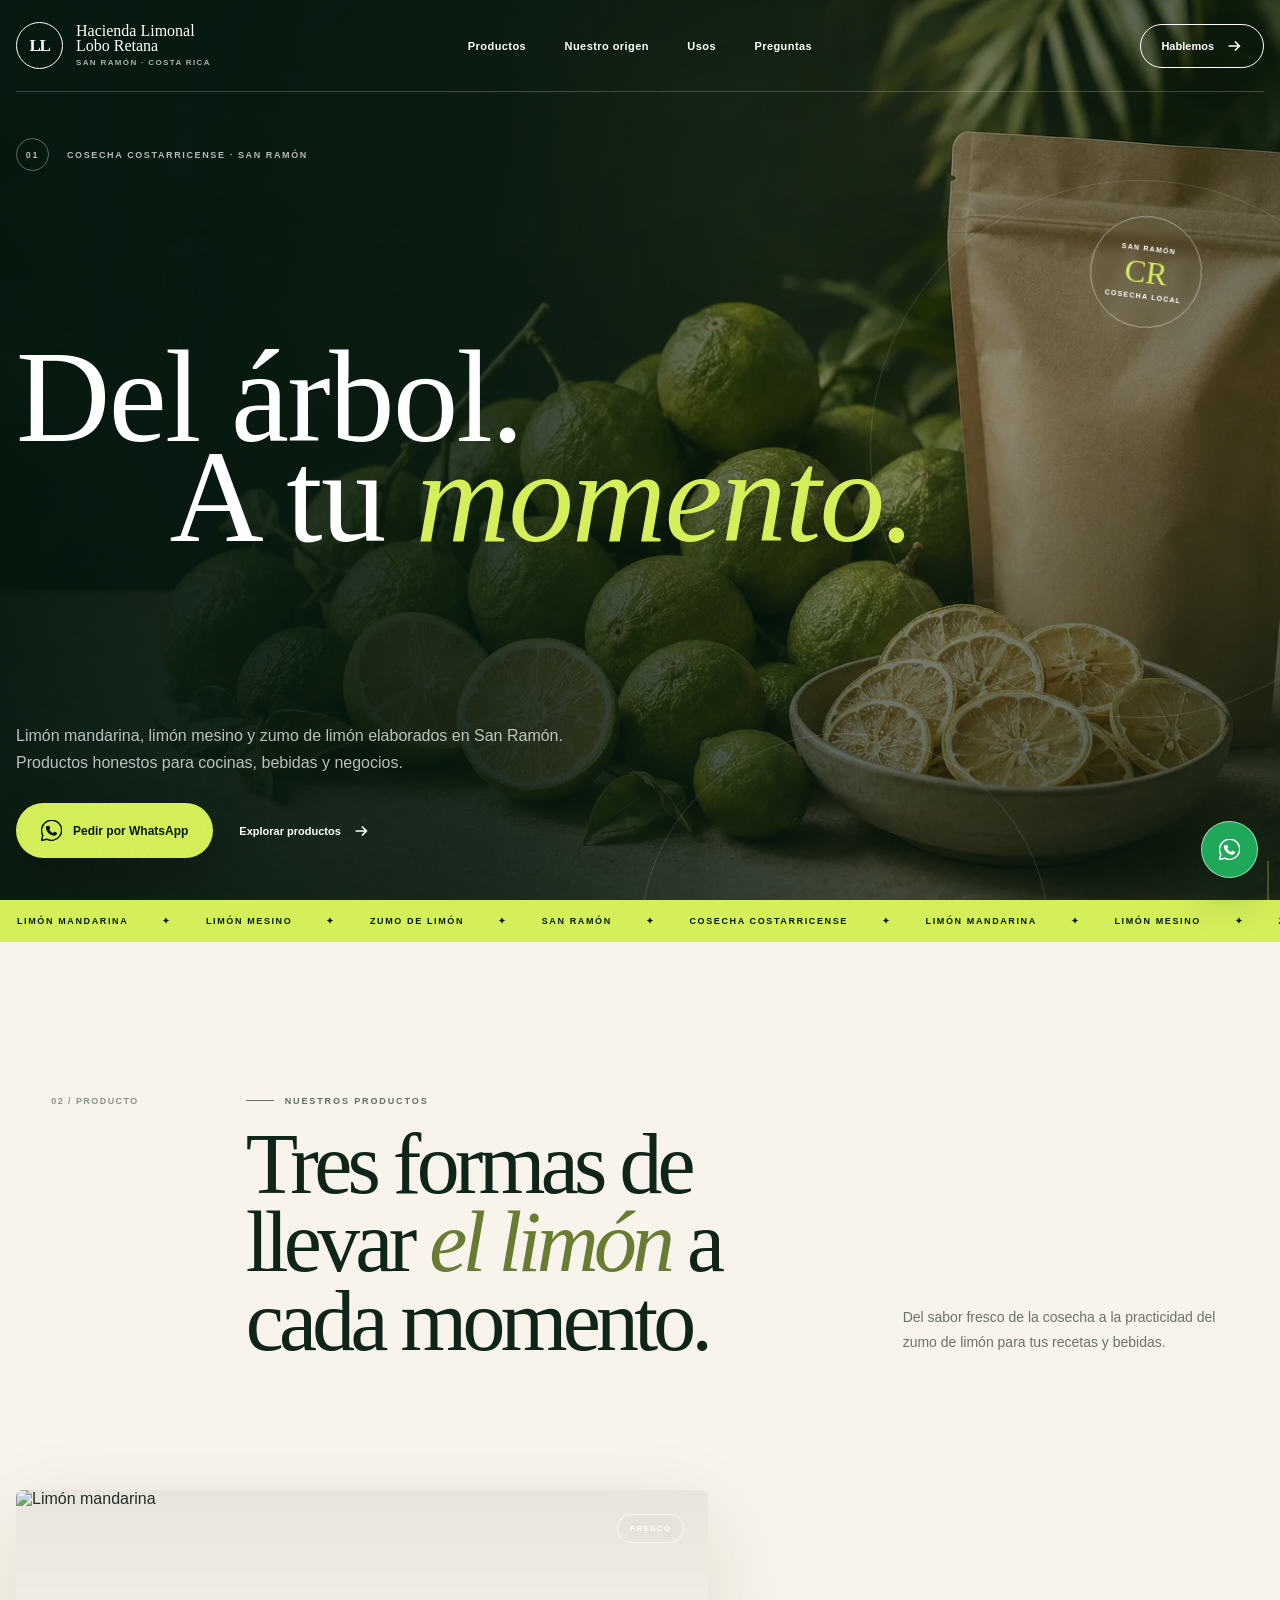
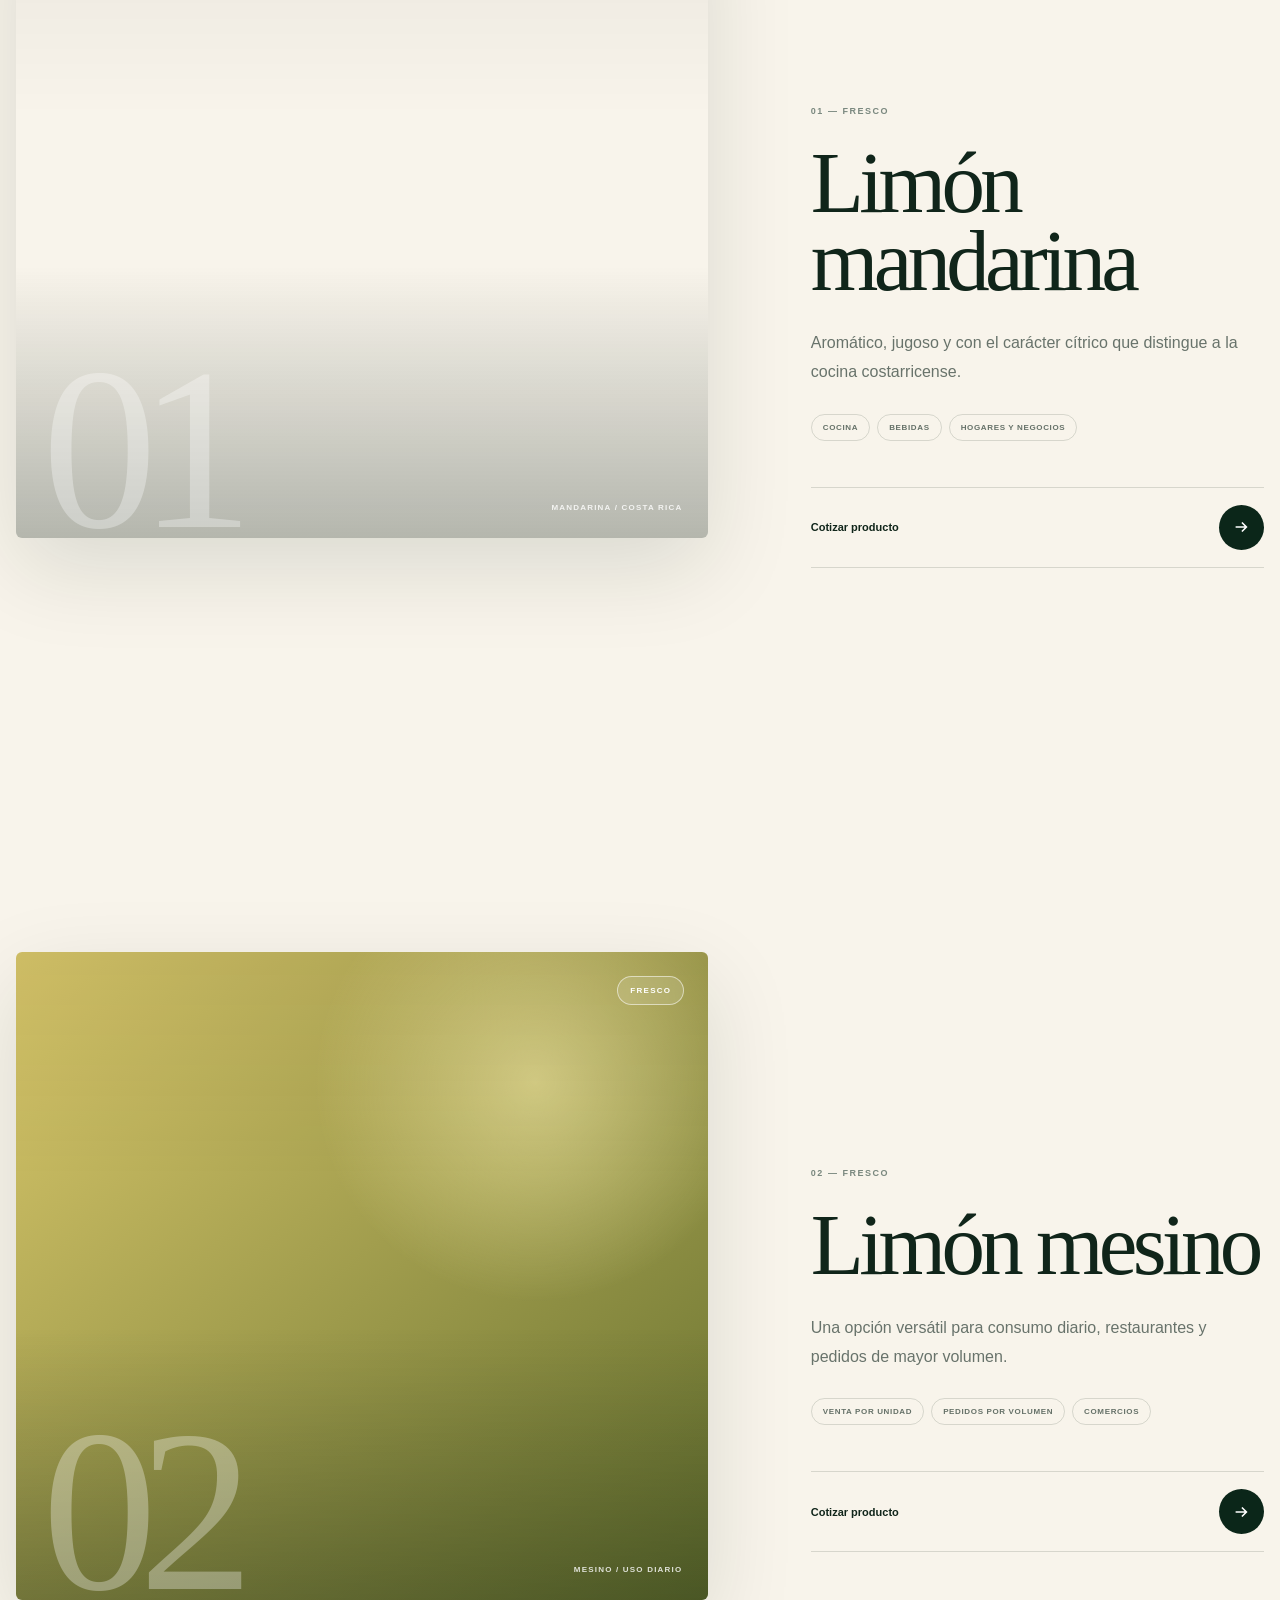
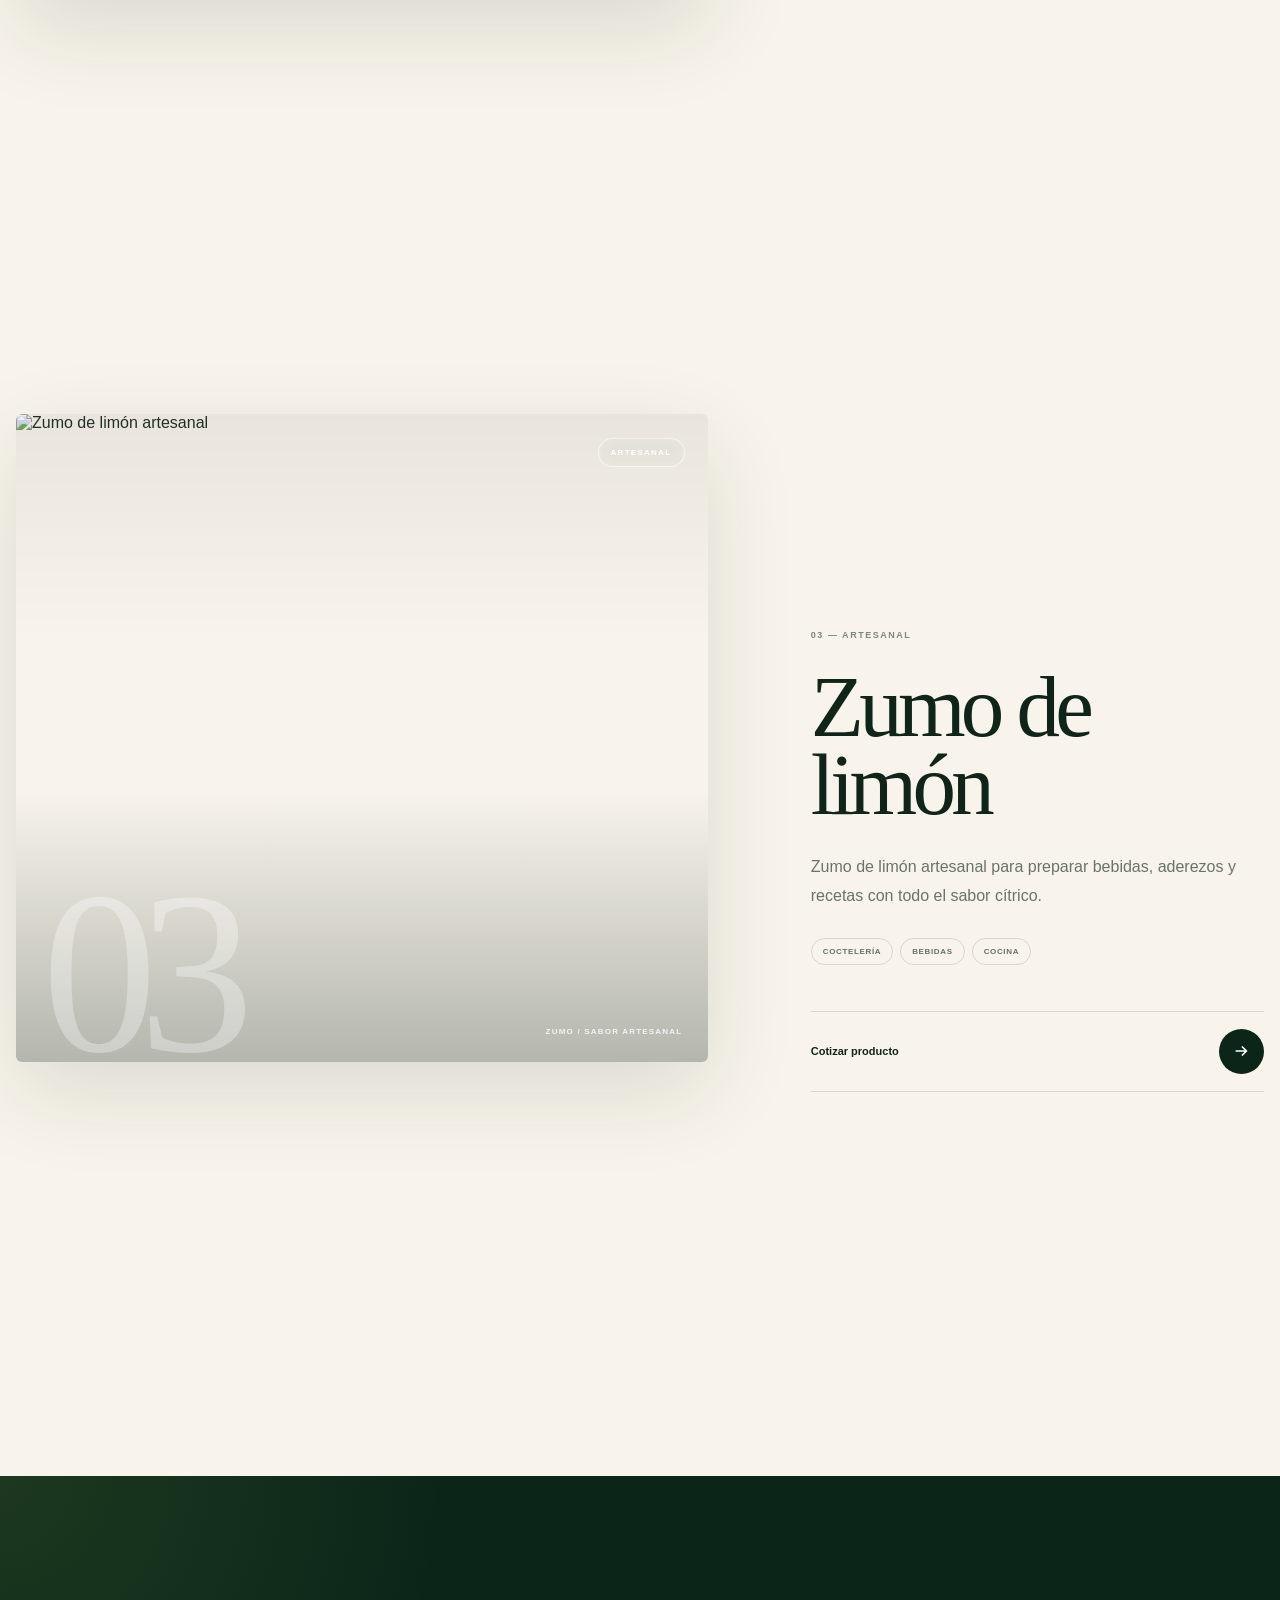
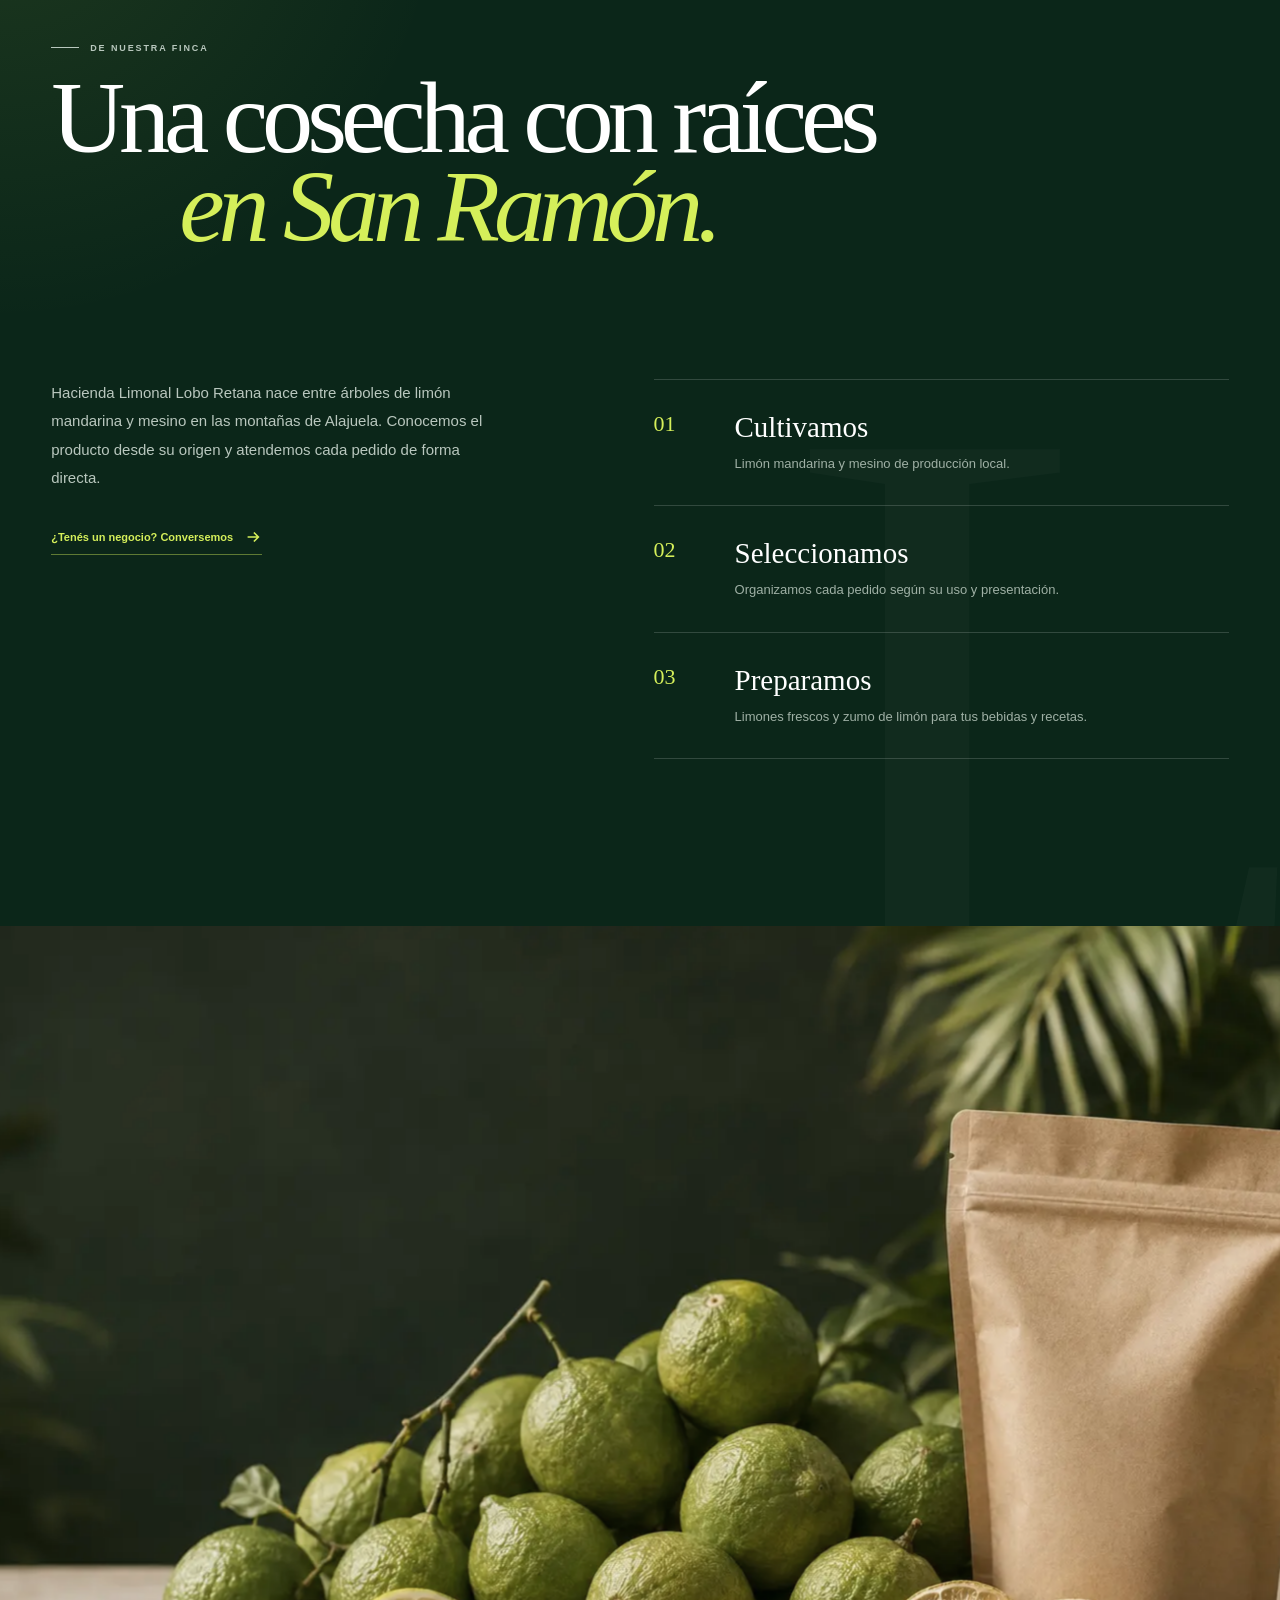
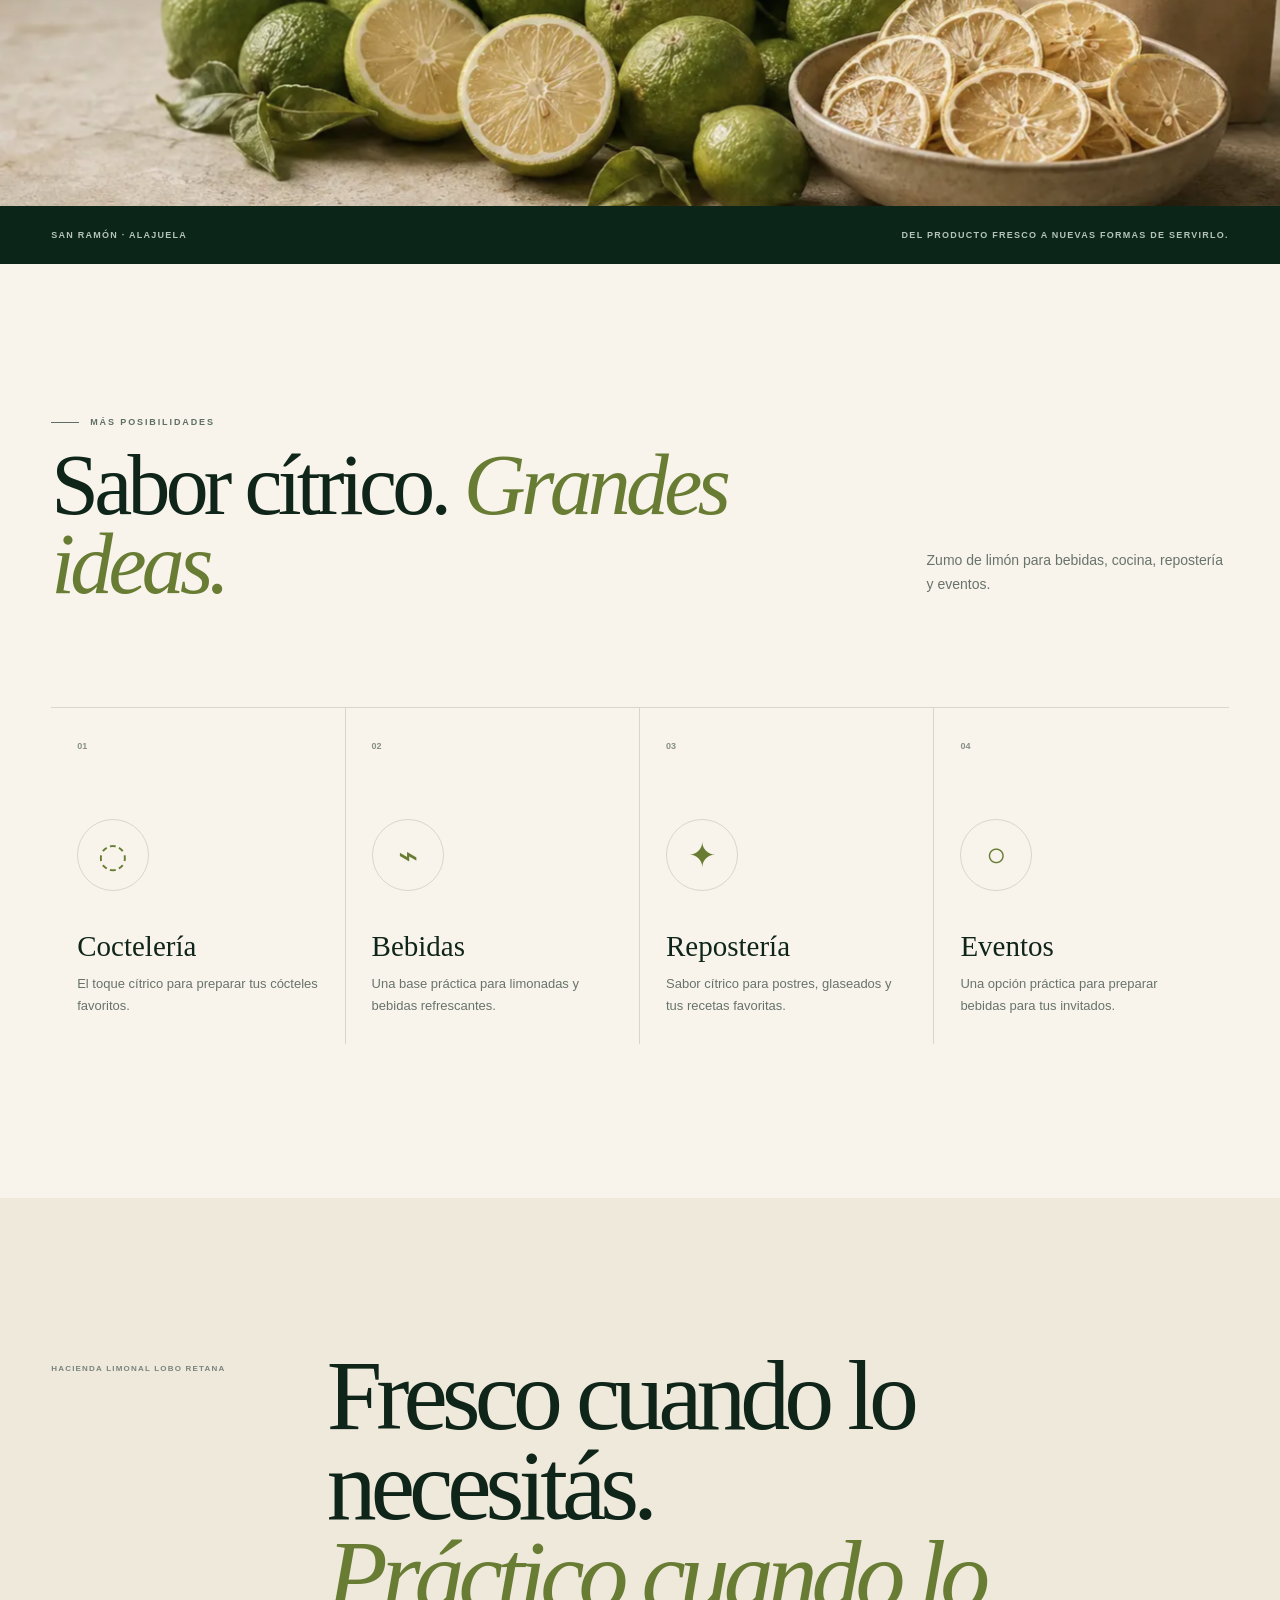
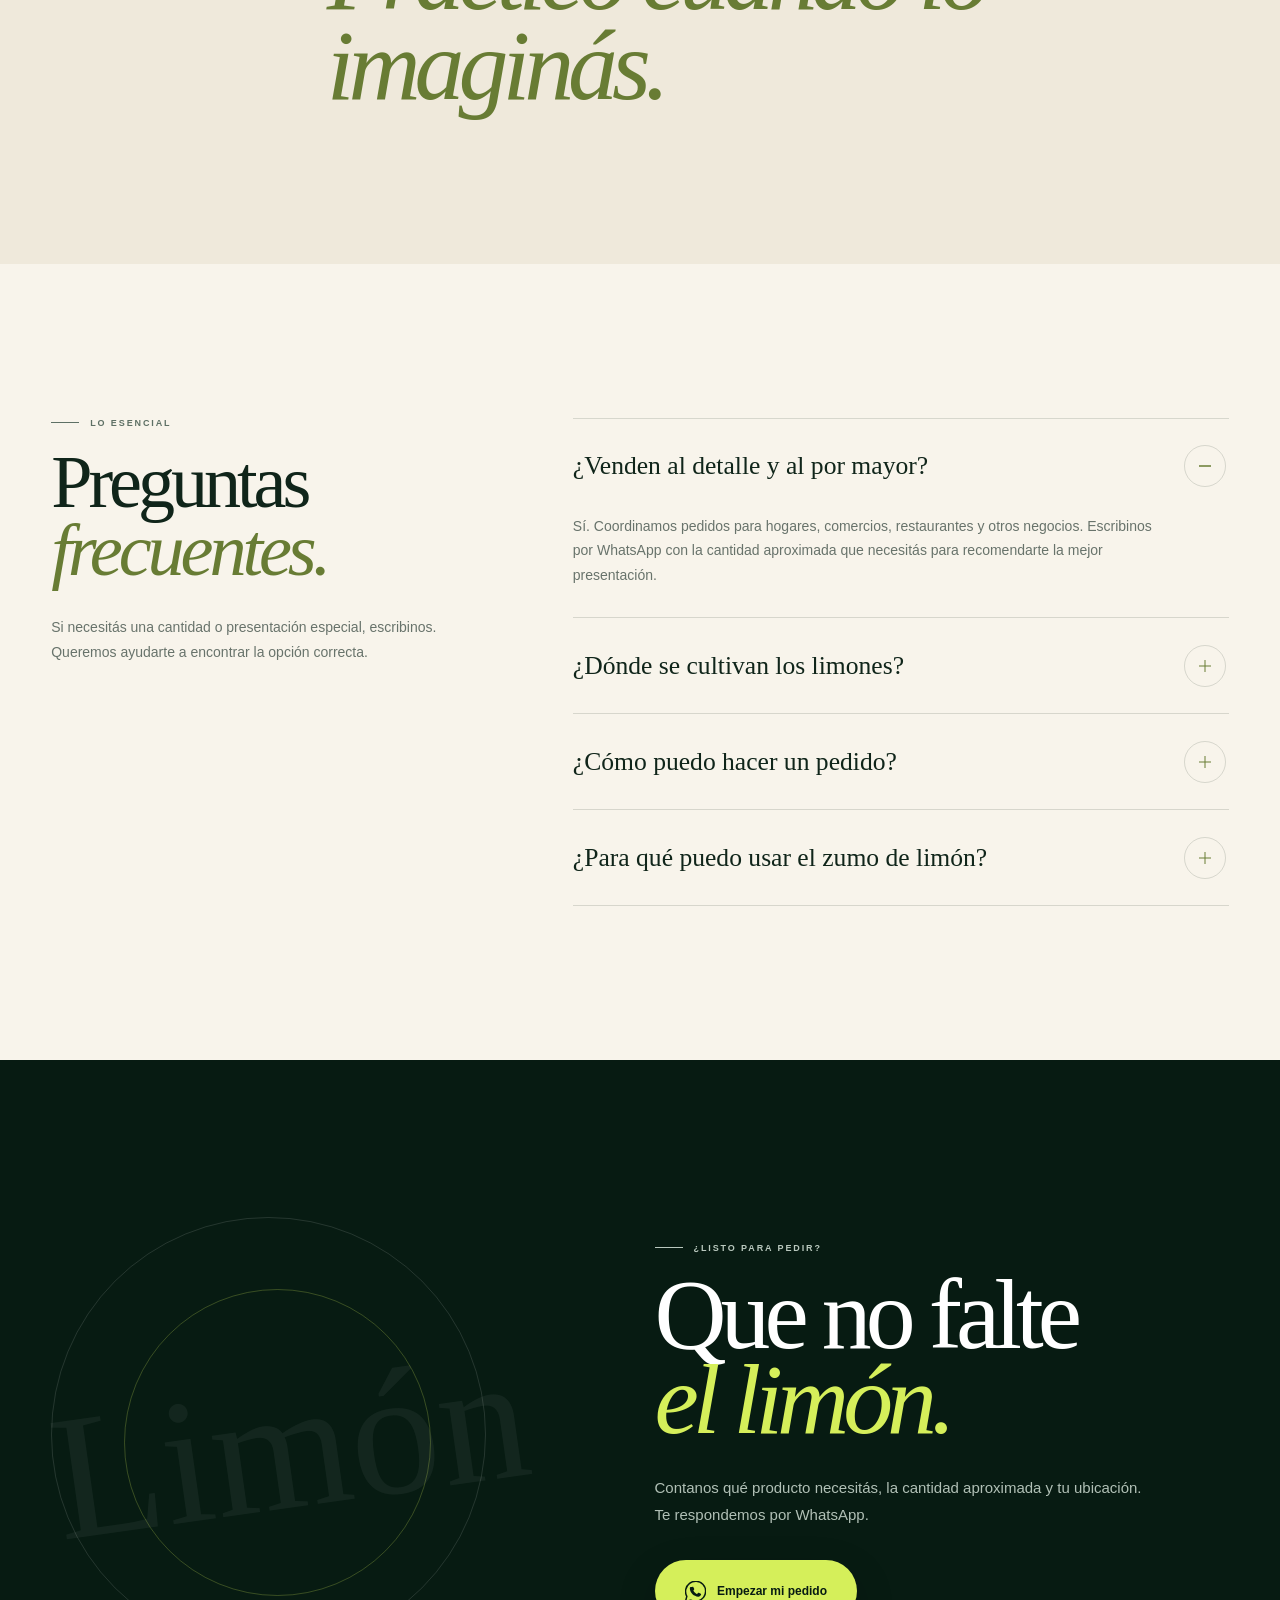
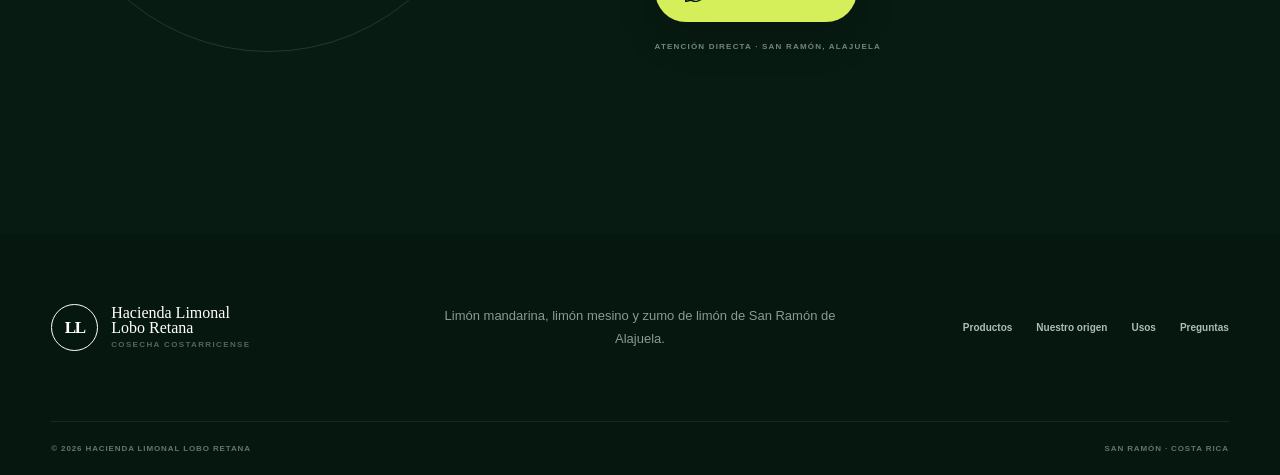
==== commit d1c254d3: "Update product descriptions and titles in index.html" ====
--- a/index.html
+++ b/index.html
@@ -6,13 +6,13 @@
 
     <meta
       name="description"
-      content="Limón criollo, limón mesino y rodajas de limón deshidratado cultivados en San Ramón de Alajuela, Costa Rica."
+      content="Limón mandarina, limón mesino y zumo de limón de San Ramón de Alajuela, Costa Rica."
     />
 
     <meta name="theme-color" content="#0d2c1d" />
 
     <title>
-      Hacienda Limonal Lobo Retana | Limón fresco y deshidratado de Costa Rica
+      Hacienda Limonal Lobo Retana | Limones frescos y zumo de limón de Costa Rica
     </title>
 
     <link rel="preload" href="assets/lemon-hero.webp" as="image" />
@@ -133,7 +133,7 @@
           <img
             class="hero-image"
             src="assets/lemon-hero.webp"
-            alt="Limones verdes frescos, limones cortados y rodajas de limón deshidratado"
+            alt="Limones frescos de Costa Rica"
             data-depth="0.04"
           />
 
@@ -163,7 +163,7 @@
           <div class="hero-bottom">
             <div class="hero-intro reveal">
               <p>
-                Limón criollo, limón mesino y rodajas deshidratadas cultivadas
+                Limón mandarina, limón mesino y zumo de limón elaborados
                 en San Ramón. Productos honestos para cocinas, bebidas y
                 negocios.
               </p>
@@ -239,11 +239,11 @@
       <section class="marquee" aria-label="Productos disponibles">
         <div class="marquee-track">
           <div class="marquee-group">
-            <span>Limón criollo</span>
+            <span>Limón mandarina</span>
             <i>✦</i>
             <span>Limón mesino</span>
             <i>✦</i>
-            <span>Rodajas deshidratadas</span>
+            <span>Zumo de limón</span>
             <i>✦</i>
             <span>San Ramón</span>
             <i>✦</i>
@@ -252,11 +252,11 @@
           </div>
 
           <div class="marquee-group" aria-hidden="true">
-            <span>Limón criollo</span>
+            <span>Limón mandarina</span>
             <i>✦</i>
             <span>Limón mesino</span>
             <i>✦</i>
-            <span>Rodajas deshidratadas</span>
+            <span>Zumo de limón</span>
             <i>✦</i>
             <span>San Ramón</span>
             <i>✦</i>
@@ -283,22 +283,23 @@
         </div>
 
         <p class="editorial-copy reveal">
-          Del sabor fresco de la cosecha a la practicidad de una rodaja lista
-          para servir.
+          Del sabor fresco de la cosecha a la practicidad del zumo de limón
+          para tus recetas y bebidas.
         </p>
       </section>
 
       <section class="product-story" id="productos">
-        <article class="product-chapter product-criollo">
+        <article class="product-chapter product-mandarina">
           <div class="product-sticky">
             <div class="product-visual tilt-card" data-tilt>
               <div class="product-background"></div>
 
               <img
-                src="assets/lemon-hero.webp"
-                alt=""
-                class="product-image product-image-criollo"
-                aria-hidden="true"
+                src="assets/mandarina.png"
+                alt="Limón mandarina"
+                class="product-image product-image-mandarina"
+                loading="lazy"
+                decoding="async"
               />
 
               <div class="product-number" aria-hidden="true">01</div>
@@ -306,7 +307,7 @@
               <div class="product-category">Fresco</div>
 
               <div class="product-visual-label" aria-hidden="true">
-                Criollo / Costa Rica
+                Mandarina / Costa Rica
               </div>
             </div>
           </div>
@@ -314,7 +315,7 @@
           <div class="product-copy reveal">
             <p class="chapter-index">01 — Fresco</p>
 
-            <h3>Limón criollo</h3>
+            <h3>Limón mandarina</h3>
 
             <p class="product-description">
               Aromático, jugoso y con el carácter cítrico que distingue a la
@@ -330,7 +331,7 @@
             <a
               class="product-link whatsapp-link magnetic"
               href="https://wa.me/50685427529"
-              data-message="Hola, me interesa cotizar limón criollo fresco. ¿Me pueden compartir disponibilidad y presentaciones?"
+              data-message="Hola, me interesa cotizar limón mandarina fresco. ¿Me pueden compartir disponibilidad y presentaciones?"
               target="_blank"
               rel="noreferrer"
             >
@@ -355,10 +356,11 @@
               <div class="product-background"></div>
 
               <img
-                src="assets/lemon-hero.webp"
-                alt=""
+                src="assets/mesino.png"
+                alt="Limón mesino"
                 class="product-image product-image-mesino"
-                aria-hidden="true"
+                loading="lazy"
+                decoding="async"
               />
 
               <div class="product-number" aria-hidden="true">02</div>
@@ -409,48 +411,49 @@
           </div>
         </article>
 
-        <article class="product-chapter product-dried">
+        <article class="product-chapter product-zumo">
           <div class="product-sticky">
             <div class="product-visual tilt-card" data-tilt>
               <div class="product-background"></div>
 
               <img
-                src="assets/lemon-hero.webp"
-                alt=""
-                class="product-image product-image-dried"
-                aria-hidden="true"
+                src="assets/zumo.png"
+                alt="Zumo de limón artesanal"
+                class="product-image product-image-zumo"
+                loading="lazy"
+                decoding="async"
               />
 
               <div class="product-number" aria-hidden="true">03</div>
 
-              <div class="product-category">Deshidratado</div>
+              <div class="product-category">Artesanal</div>
 
               <div class="product-visual-label" aria-hidden="true">
-                Rodajas / Listas para servir
+                Zumo / Sabor artesanal
               </div>
             </div>
           </div>
 
           <div class="product-copy reveal">
-            <p class="chapter-index">03 — Deshidratado</p>
-
-            <h3>Rodajas de limón</h3>
+            <p class="chapter-index">03 — Artesanal</p>
+
+            <h3>Zumo de limón</h3>
 
             <p class="product-description">
-              Rodajas prácticas y visualmente atractivas para elevar bebidas,
-              infusiones y presentaciones.
+              Zumo de limón artesanal para preparar bebidas, aderezos y
+              recetas con todo el sabor cítrico.
             </p>
 
             <div class="product-tags" aria-label="Usos">
               <span>Coctelería</span>
-              <span>Té e infusiones</span>
-              <span>Decoración</span>
+              <span>Bebidas</span>
+              <span>Cocina</span>
             </div>
 
             <a
               class="product-link whatsapp-link magnetic"
               href="https://wa.me/50685427529"
-              data-message="Hola, me interesan las rodajas de limón deshidratado. ¿Me pueden compartir presentaciones y precios?"
+              data-message="Hola, me interesa cotizar zumo de limón. ¿Me pueden compartir presentaciones y precios?"
               target="_blank"
               rel="noreferrer"
             >
@@ -489,7 +492,7 @@
           <div class="origin-layout">
             <div class="origin-copy reveal">
               <p>
-                Hacienda Limonal Lobo Retana nace entre árboles de limón criollo
+                Hacienda Limonal Lobo Retana nace entre árboles de limón mandarina
                 y mesino en las montañas de Alajuela. Conocemos el producto
                 desde su origen y atendemos cada pedido de forma directa.
               </p>
@@ -524,7 +527,7 @@
 
                 <div>
                   <h3>Cultivamos</h3>
-                  <p>Limón criollo y mesino de producción local.</p>
+                  <p>Limón mandarina y mesino de producción local.</p>
                 </div>
               </li>
 
@@ -545,7 +548,7 @@
                 <div>
                   <h3>Preparamos</h3>
                   <p>
-                    Fresco o en rodajas deshidratadas listas para disfrutar.
+                    Limones frescos y zumo de limón para tus bebidas y recetas.
                   </p>
                 </div>
               </li>
@@ -580,13 +583,13 @@
             </p>
 
             <h2 class="display-heading reveal-text">
-              Pequeñas rodajas.
+              Sabor cítrico.
               <em>Grandes ideas.</em>
             </h2>
           </div>
 
           <p class="possibilities-copy reveal">
-            Una presentación práctica para bebidas, infusiones, repostería y
+            Zumo de limón para bebidas, cocina, repostería y
             eventos.
           </p>
         </div>
@@ -596,15 +599,15 @@
             <span class="possibility-index">01</span>
             <div class="possibility-symbol" aria-hidden="true">◌</div>
             <h3>Coctelería</h3>
-            <p>Un acabado cítrico y elegante para cada copa.</p>
+            <p>El toque cítrico para preparar tus cócteles favoritos.</p>
           </article>
 
           <article class="possibility-card reveal">
             <span class="possibility-index">02</span>
             <div class="possibility-symbol" aria-hidden="true">⌁</div>
-            <h3>Infusiones</h3>
+            <h3>Bebidas</h3>
             <p>
-              Una forma práctica de sumar aroma a bebidas frías o calientes.
+              Una base práctica para limonadas y bebidas refrescantes.
             </p>
           </article>
 
@@ -613,7 +616,7 @@
             <div class="possibility-symbol" aria-hidden="true">✦</div>
             <h3>Repostería</h3>
             <p>
-              Textura, color y un detalle especial para tus creaciones.
+              Sabor cítrico para postres, glaseados y tus recetas favoritas.
             </p>
           </article>
 
@@ -622,7 +625,7 @@
             <div class="possibility-symbol" aria-hidden="true">○</div>
             <h3>Eventos</h3>
             <p>
-              Presentaciones que hacen que mesas y bebidas se vean mejor.
+              Una opción práctica para preparar bebidas para tus invitados.
             </p>
           </article>
         </div>
@@ -707,15 +710,15 @@
 
           <details class="reveal">
             <summary>
-              <span>¿Para qué puedo usar el limón deshidratado?</span>
+              <span>¿Para qué puedo usar el zumo de limón?</span>
               <i aria-hidden="true"></i>
             </summary>
 
             <div class="faq-answer">
               <p>
-                Es ideal para coctelería, agua saborizada, té, infusiones,
-                repostería y decoración de platos. También es una presentación
-                práctica para cafeterías, bares y eventos.
+                Podés usarlo para preparar limonadas, cócteles, aderezos,
+                marinados y repostería. Consultanos las presentaciones
+                disponibles para tu hogar, negocio o evento.
               </p>
             </div>
           </details>
@@ -800,7 +803,7 @@
         </a>
 
         <p>
-          Limones frescos y deshidratados cultivados en San Ramón de Alajuela.
+          Limón mandarina, limón mesino y zumo de limón de San Ramón de Alajuela.
         </p>
 
         <nav class="footer-links" aria-label="Navegación secundaria">
@@ -848,4 +851,4 @@
       </svg>
     </a>
   </body>
-</html>+</html>
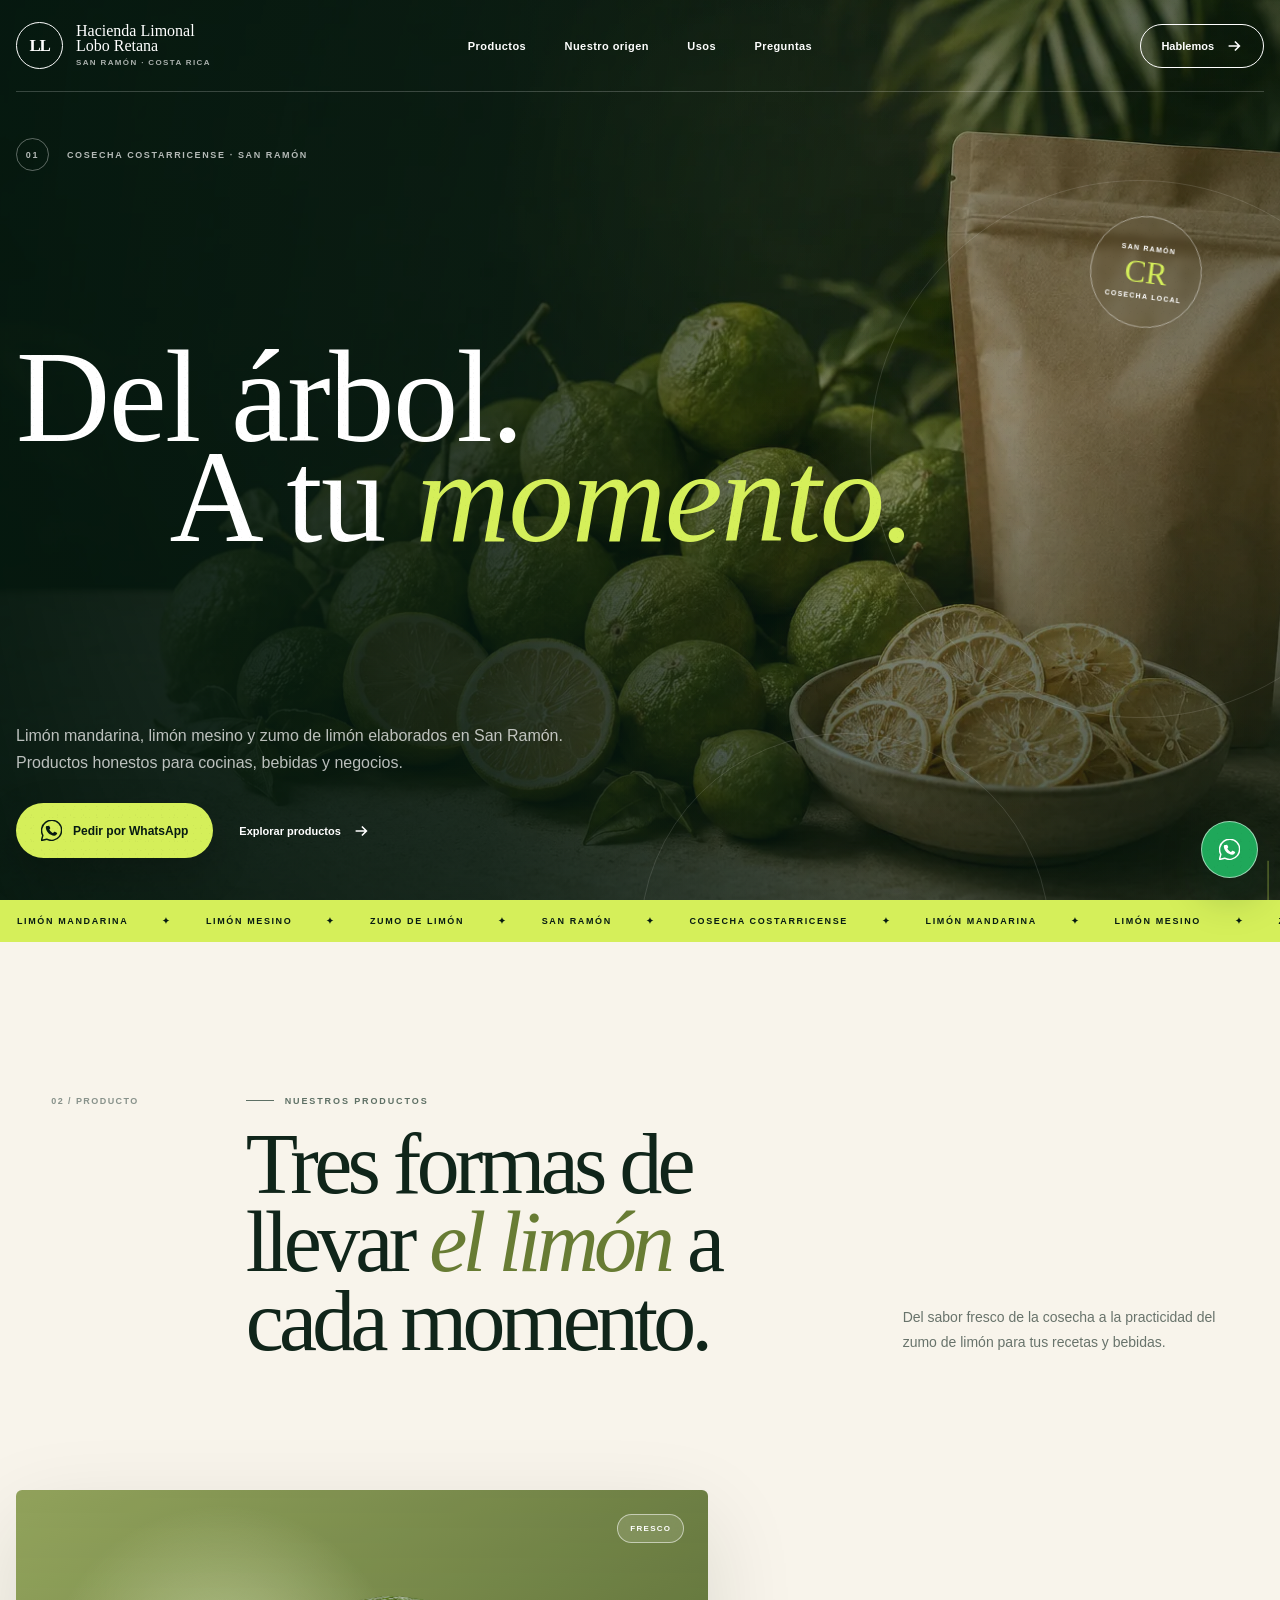
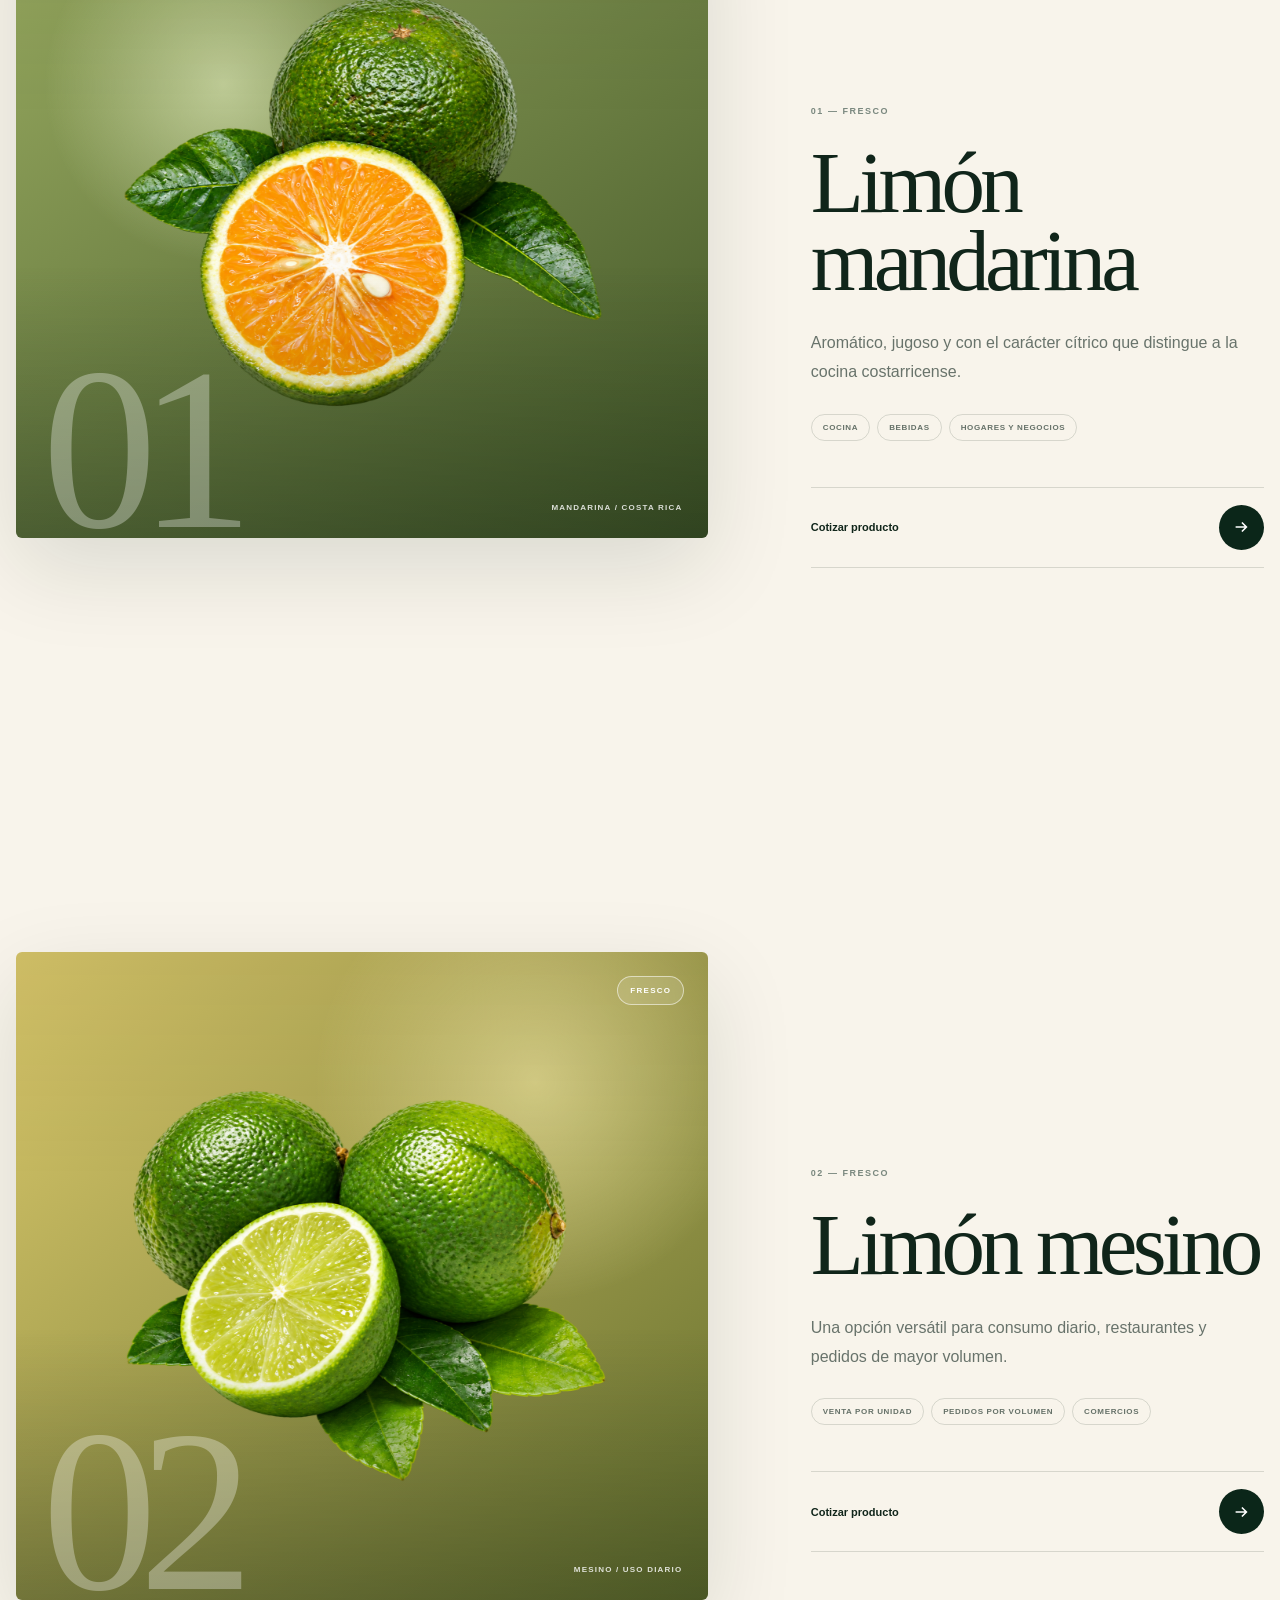
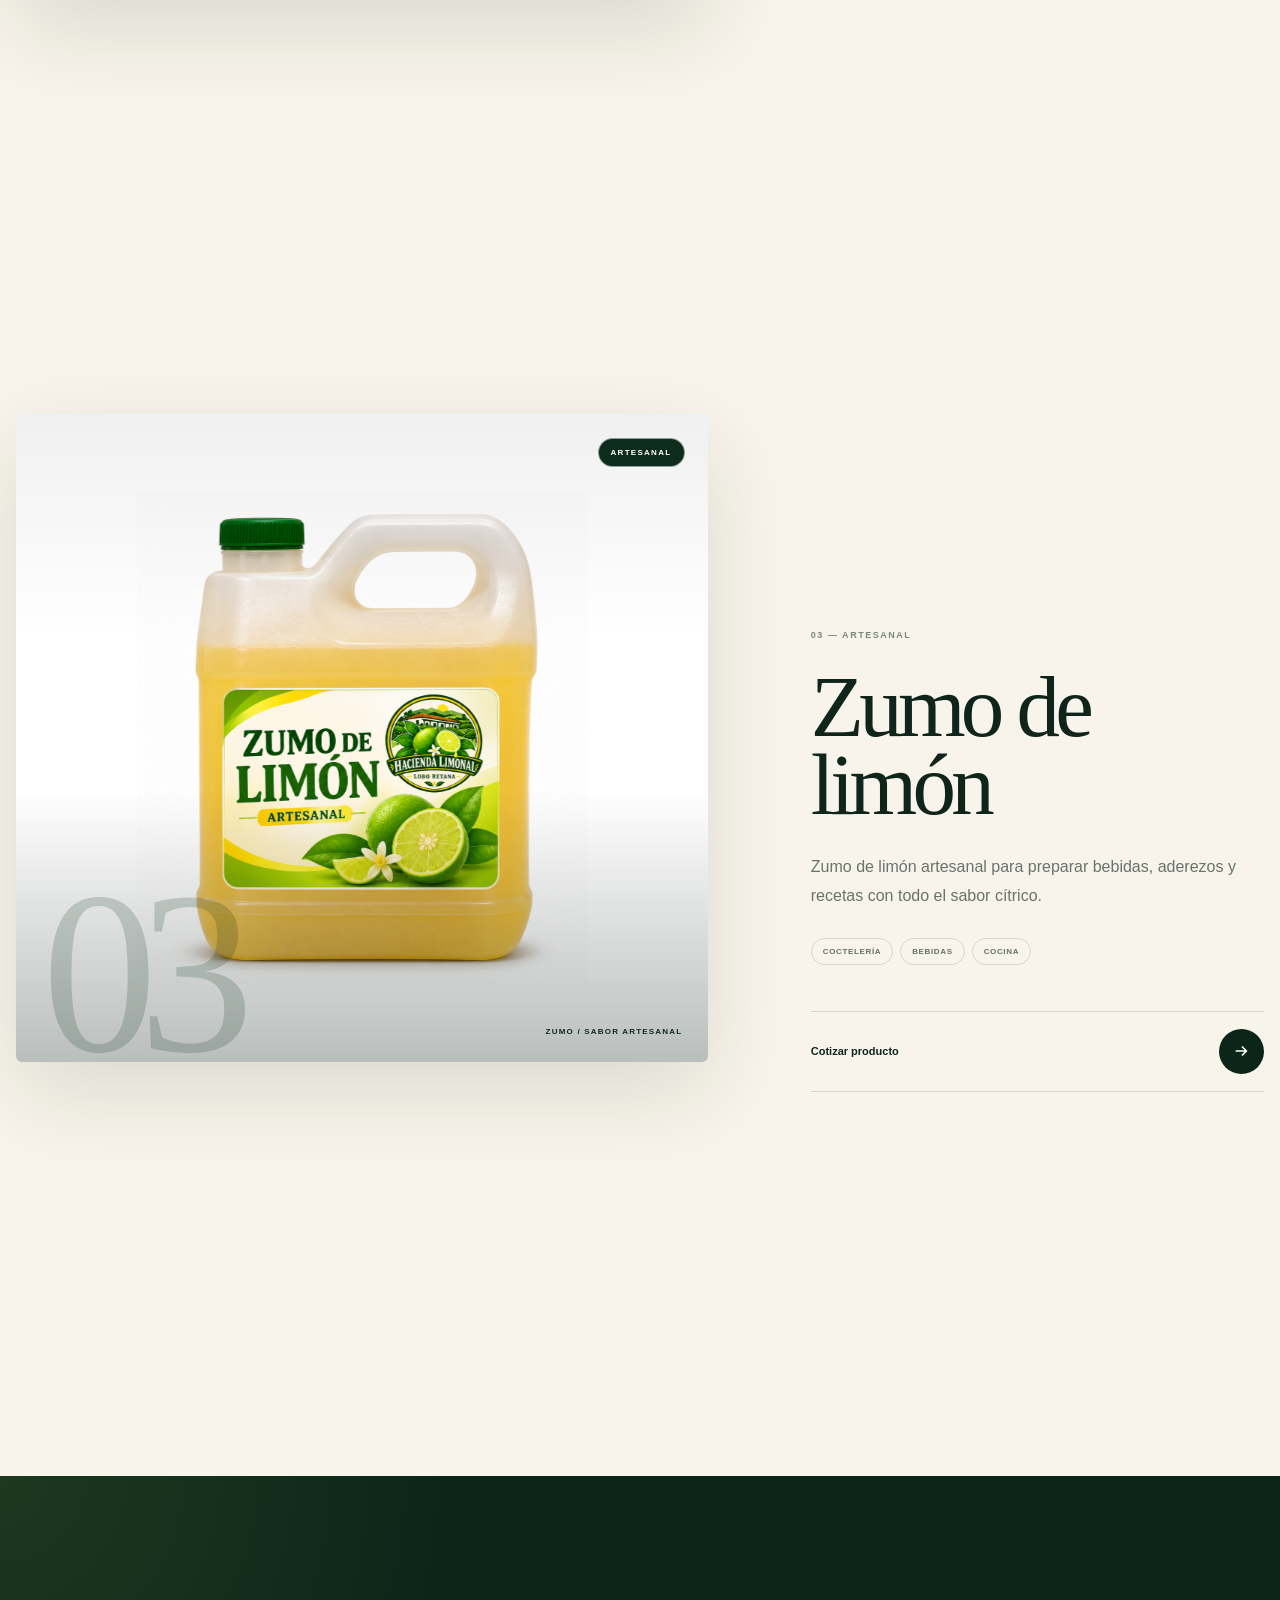
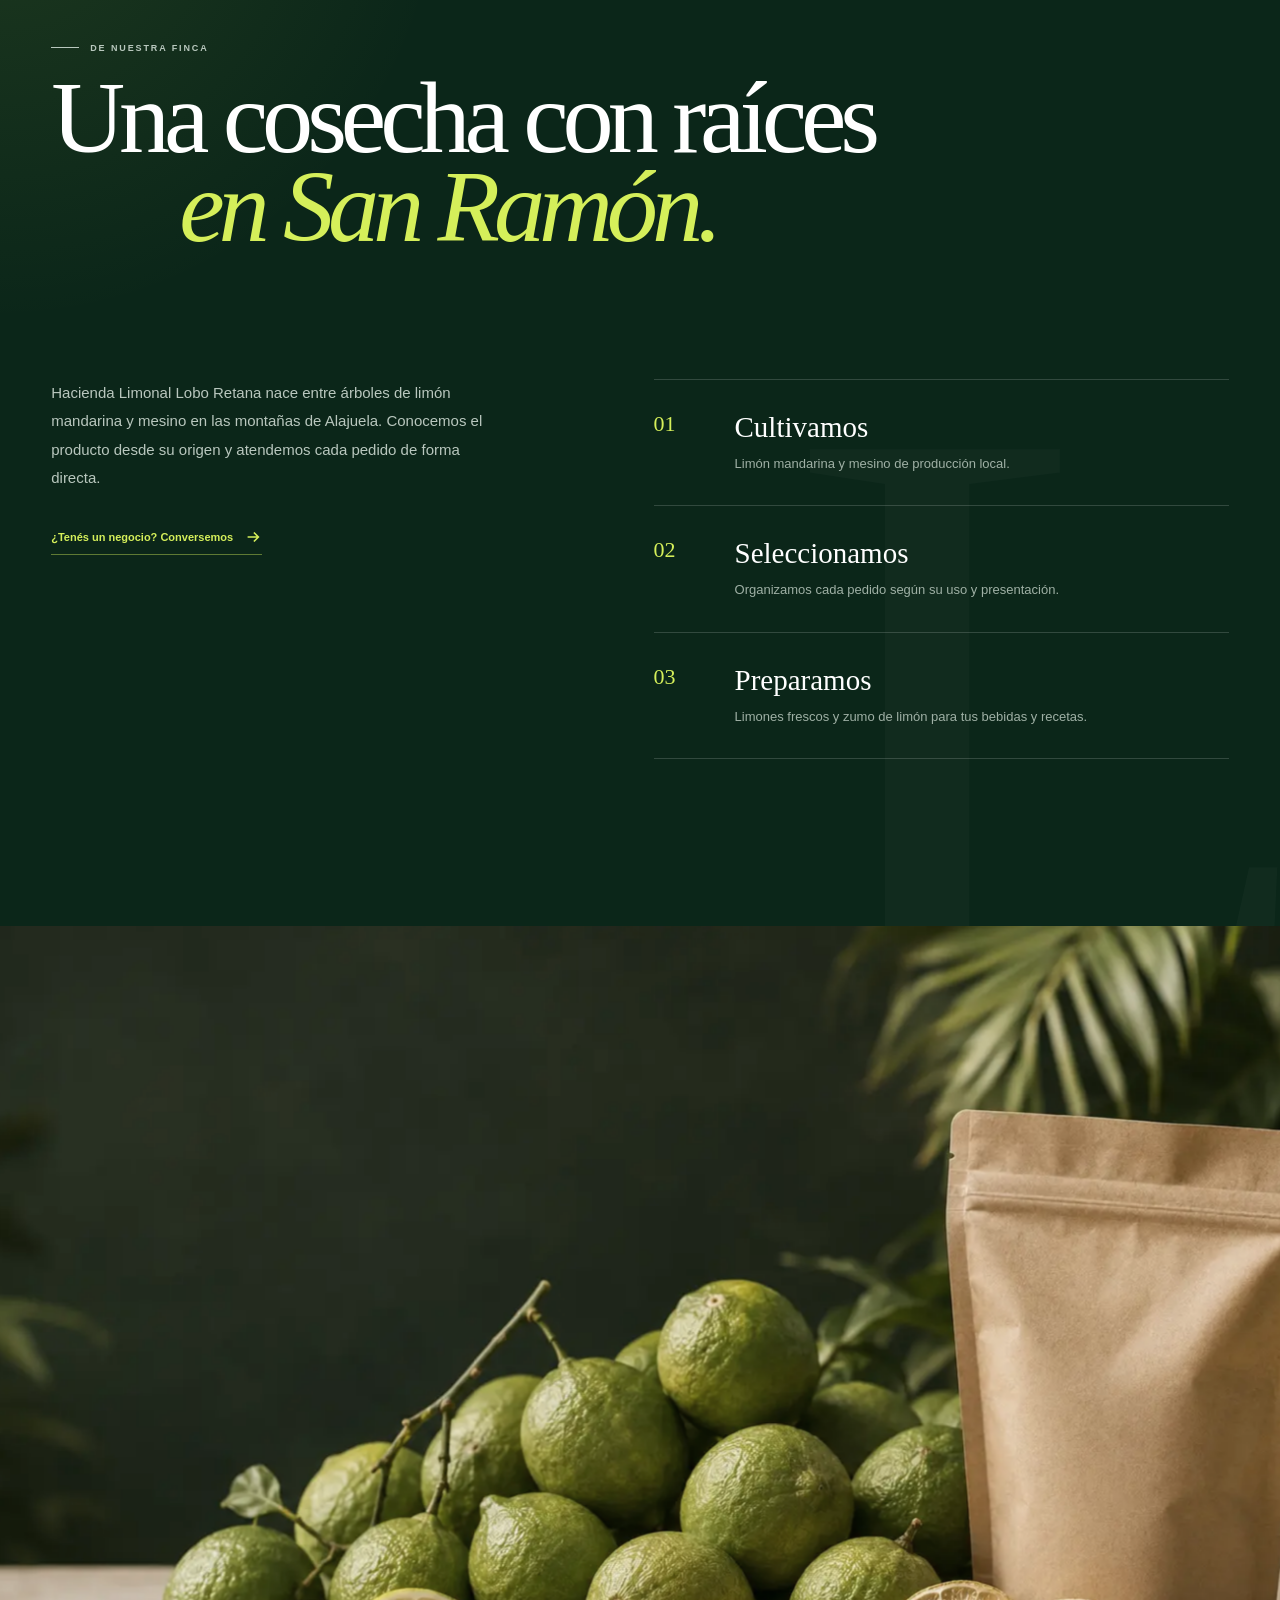
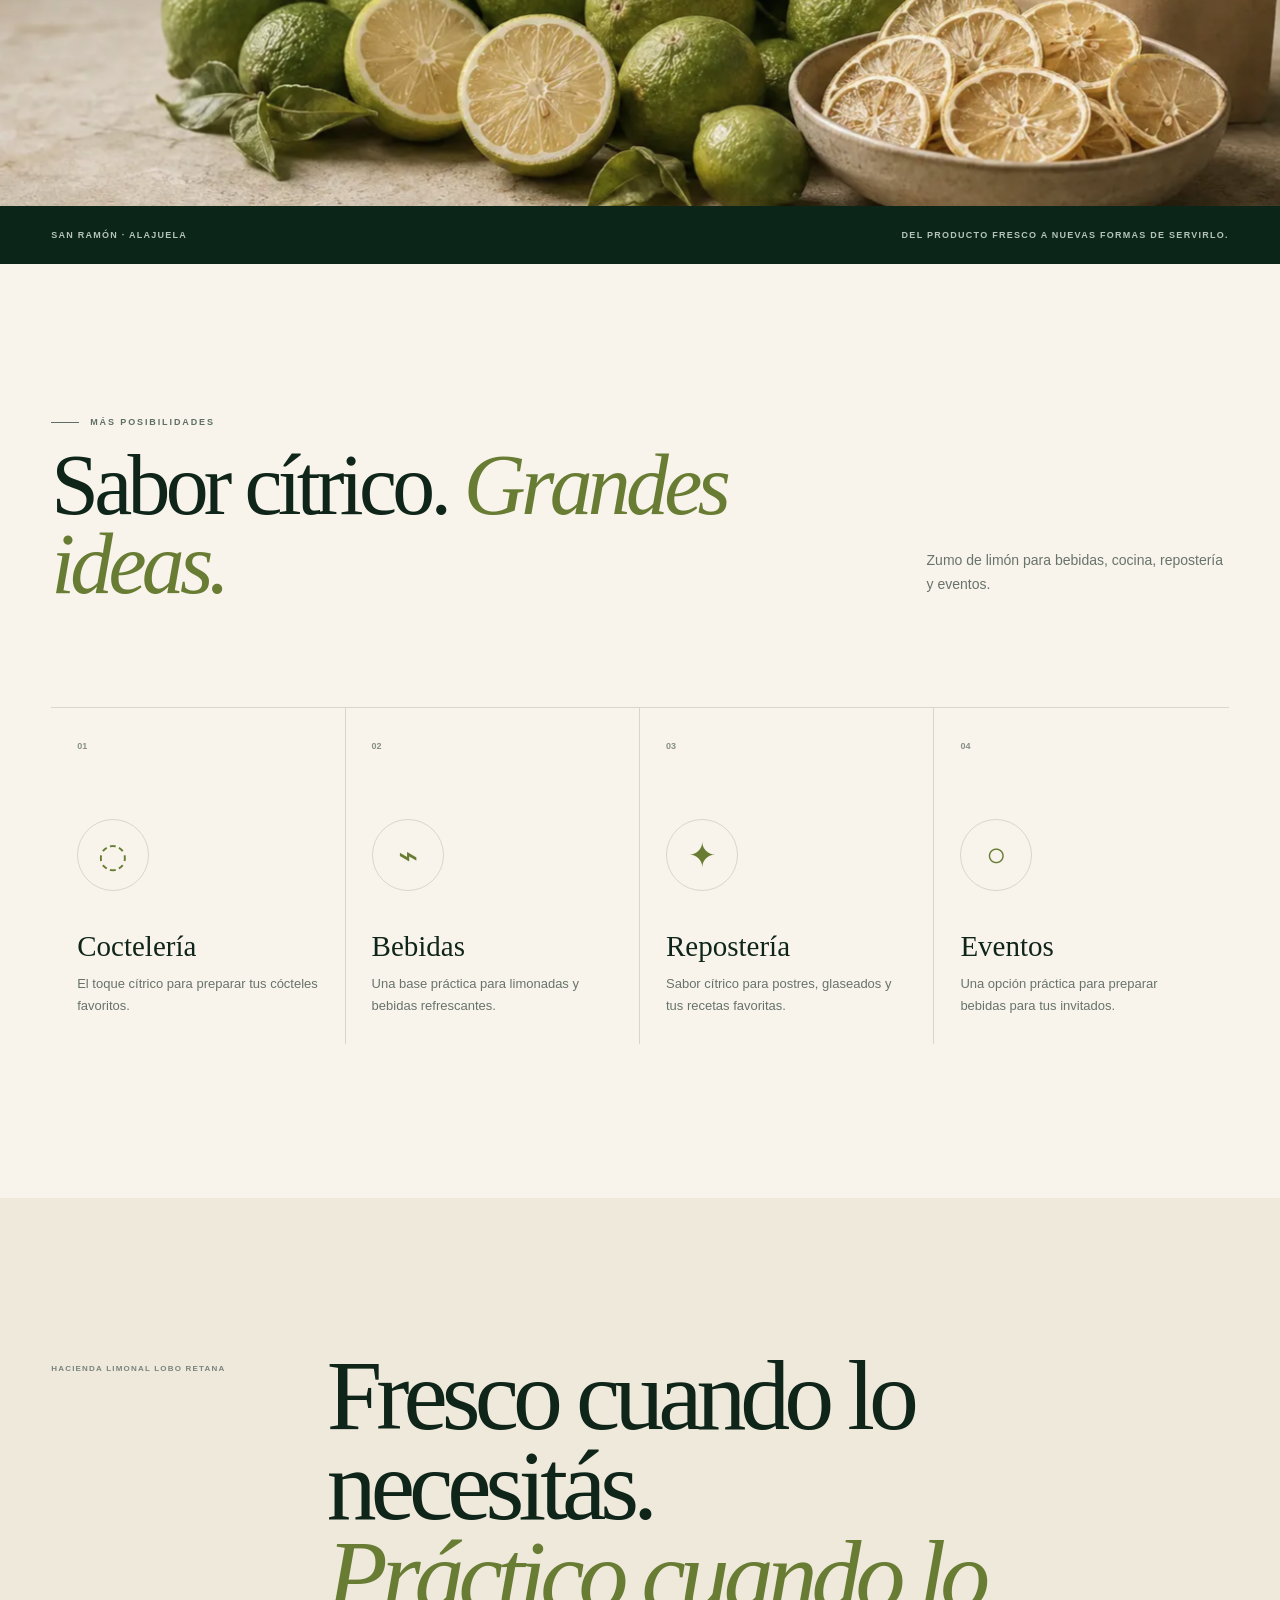
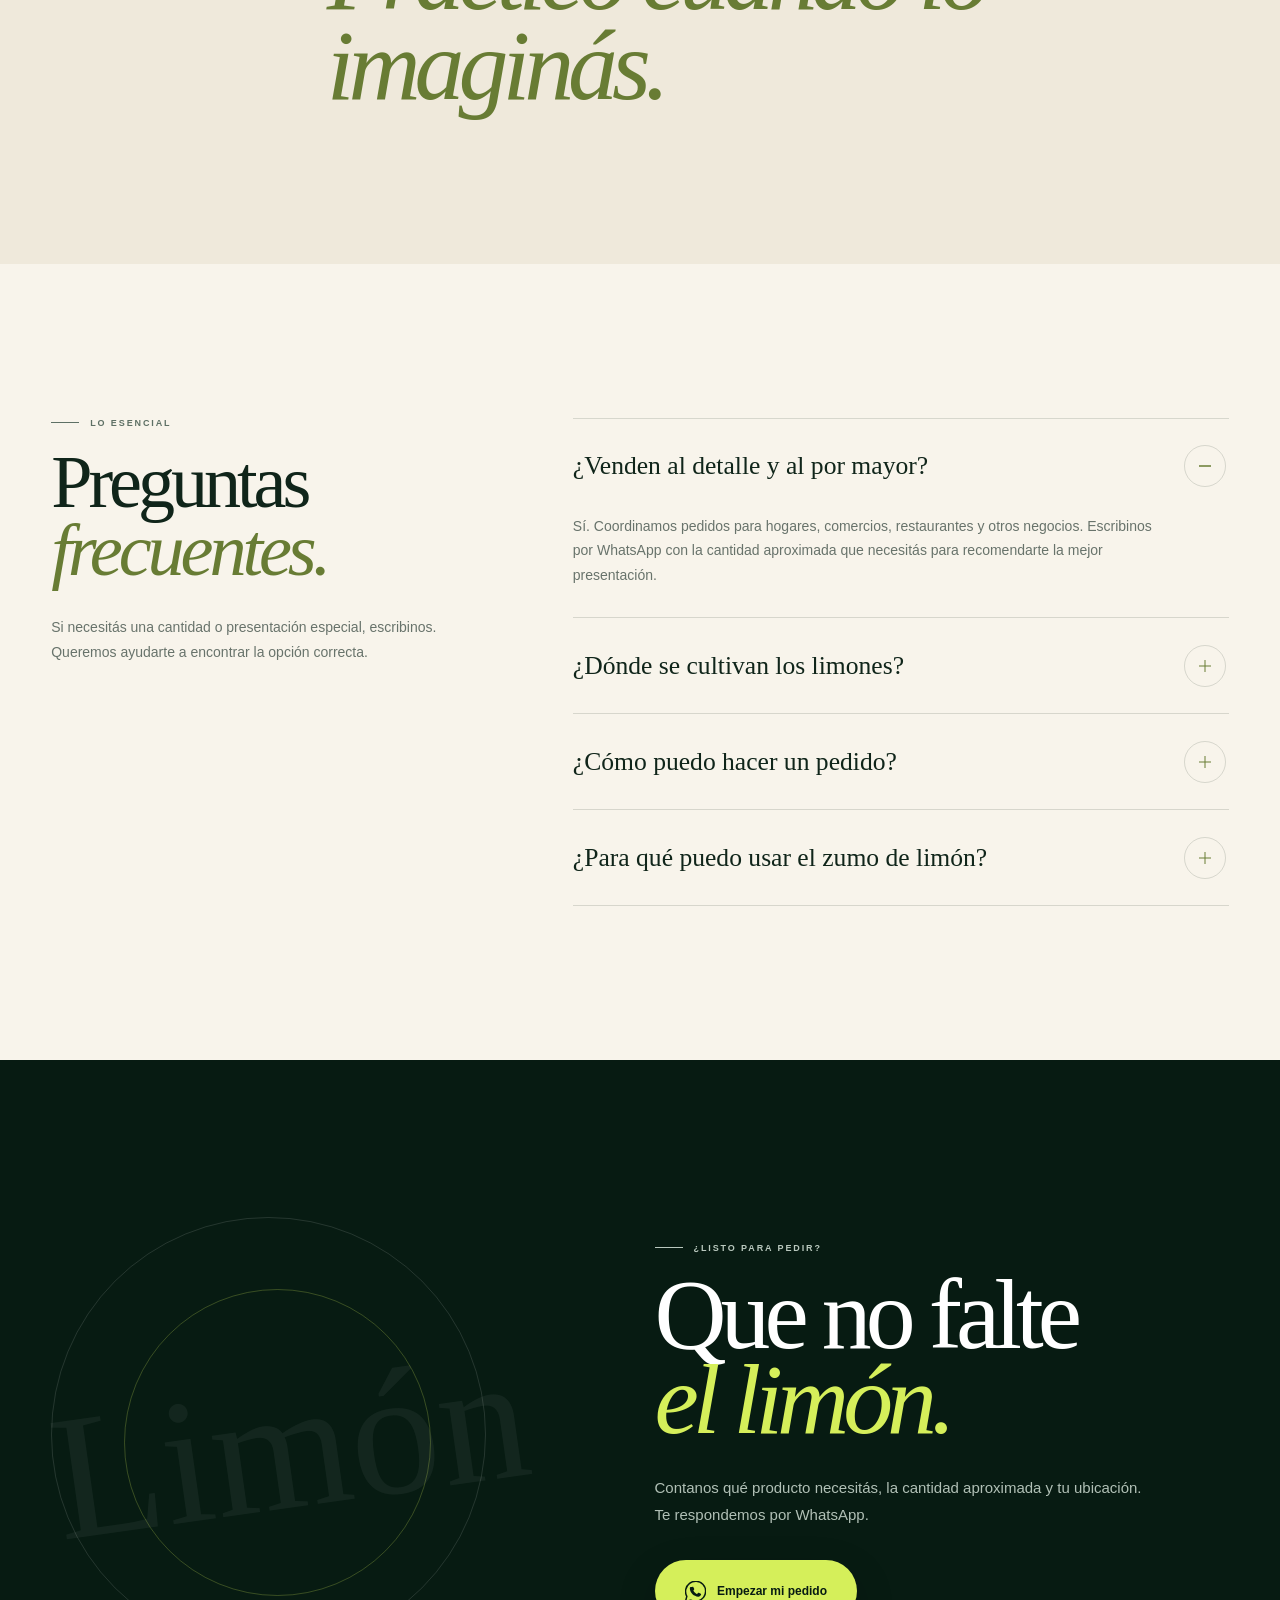
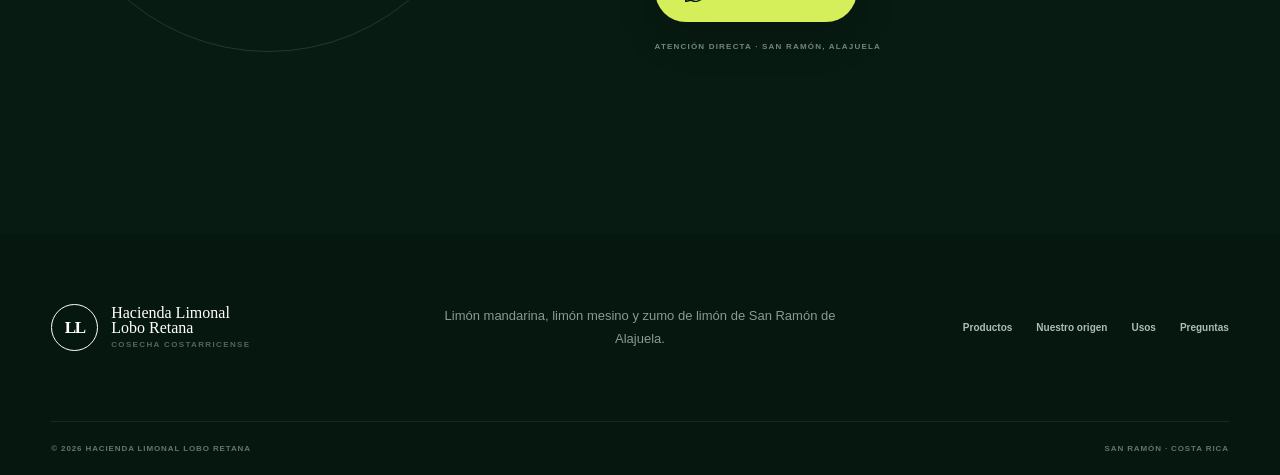
==== commit 3123dbcc: "Add Google Tag Manager script to index.html" ====
--- a/index.html
+++ b/index.html
@@ -1,6 +1,12 @@
 <!DOCTYPE html>
 <html lang="es">
   <head>
+    <script async src="https://www.googletagmanager.com/gtm.js?id=GTM-TPG2V5WD"></script>
+<script>
+  window.dataLayer = window.dataLayer || [];
+  function gtag(){dataLayer.push(arguments);}
+  gtag('js', new Date());
+</script>
     <meta charset="UTF-8" />
     <meta name="viewport" content="width=device-width, initial-scale=1.0" />
 
--- a/styles.css
+++ b/styles.css
@@ -787,7 +787,7 @@
   inset: 0;
 }
 
-.product-criollo .product-background {
+.product-mandarina .product-background {
   background:
     radial-gradient(circle at 30% 30%, rgba(233, 242, 198, 0.6), transparent 27%),
     linear-gradient(145deg, #9aac61, #415527);
@@ -799,41 +799,38 @@
     linear-gradient(140deg, #dac86b, #65702e);
 }
 
-.product-dried .product-background {
+.product-zumo .product-background {
   background:
     radial-gradient(circle at 70% 30%, rgba(255, 245, 219, 0.55), transparent 30%),
     linear-gradient(140deg, #d9c6a1, #8c7443);
 }
 
+/* Show complete product photographs without cropping or color filters. */
 .product-image {
   position: absolute;
-  width: 140%;
-  max-width: none;
-  height: 118%;
-  object-fit: cover;
-  mix-blend-mode: multiply;
-  filter: saturate(0.8) contrast(1.05);
-  opacity: 0.92;
+  top: 12%;
+  left: 6%;
+  width: 88%;
+  height: 76%;
+  object-fit: contain;
+  object-position: center;
   transform: translateZ(45px);
 }
 
-.product-image-criollo {
-  top: -8%;
-  left: -21%;
-  object-position: 25% center;
-}
-
-.product-image-mesino {
-  top: -9%;
-  left: -18%;
-  object-position: 58% center;
-}
-
-.product-image-dried {
-  top: -10%;
-  left: -28%;
-  object-position: 84% center;
-  filter: sepia(0.14) saturate(0.8) contrast(1.04);
+.product-zumo .product-background {
+  background: #fff;
+}
+
+.product-zumo .product-category {
+  background: #0d2c1d;
+}
+
+.product-zumo .product-visual-label {
+  color: #0d2c1d;
+}
+
+.product-zumo .product-number {
+  color: rgba(13, 44, 29, 0.18);
 }
 
 .product-visual::after {
@@ -2288,4 +2285,4 @@
   .marquee-track {
     animation: none;
   }
-}+}
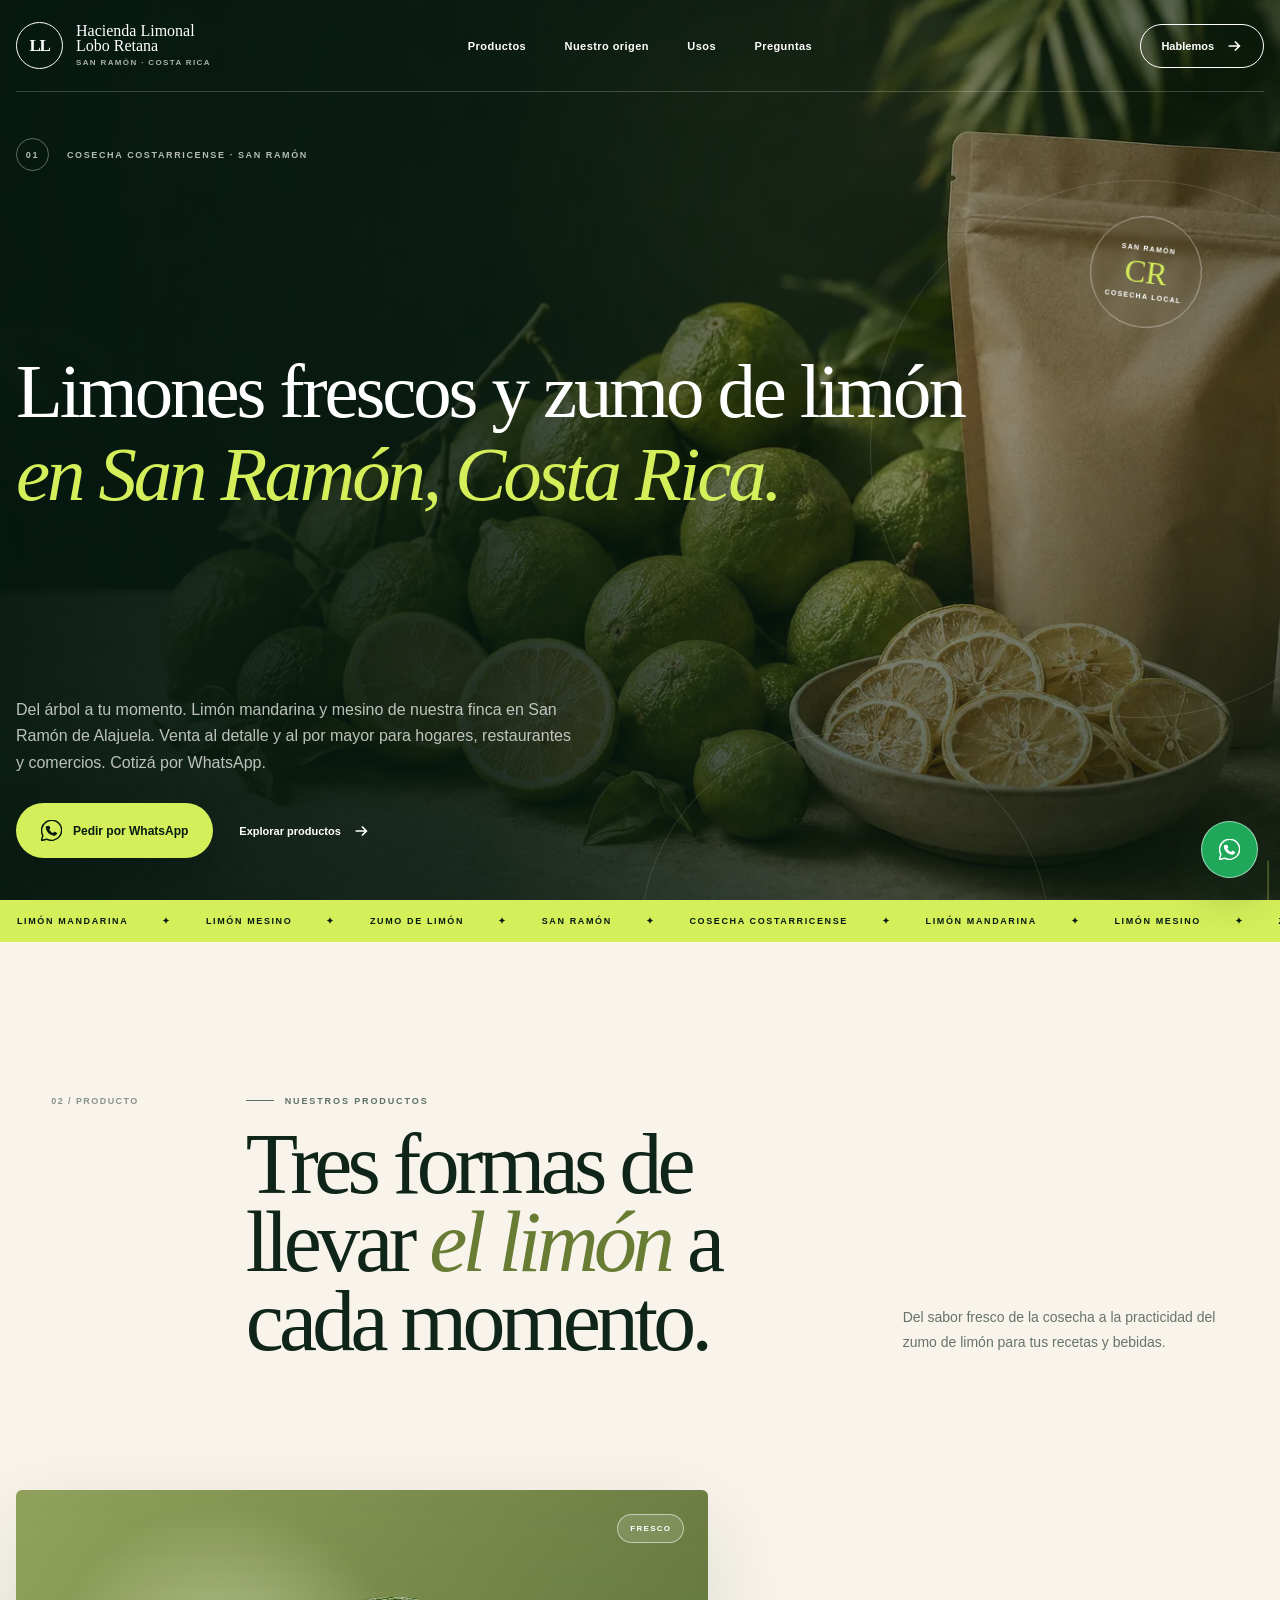
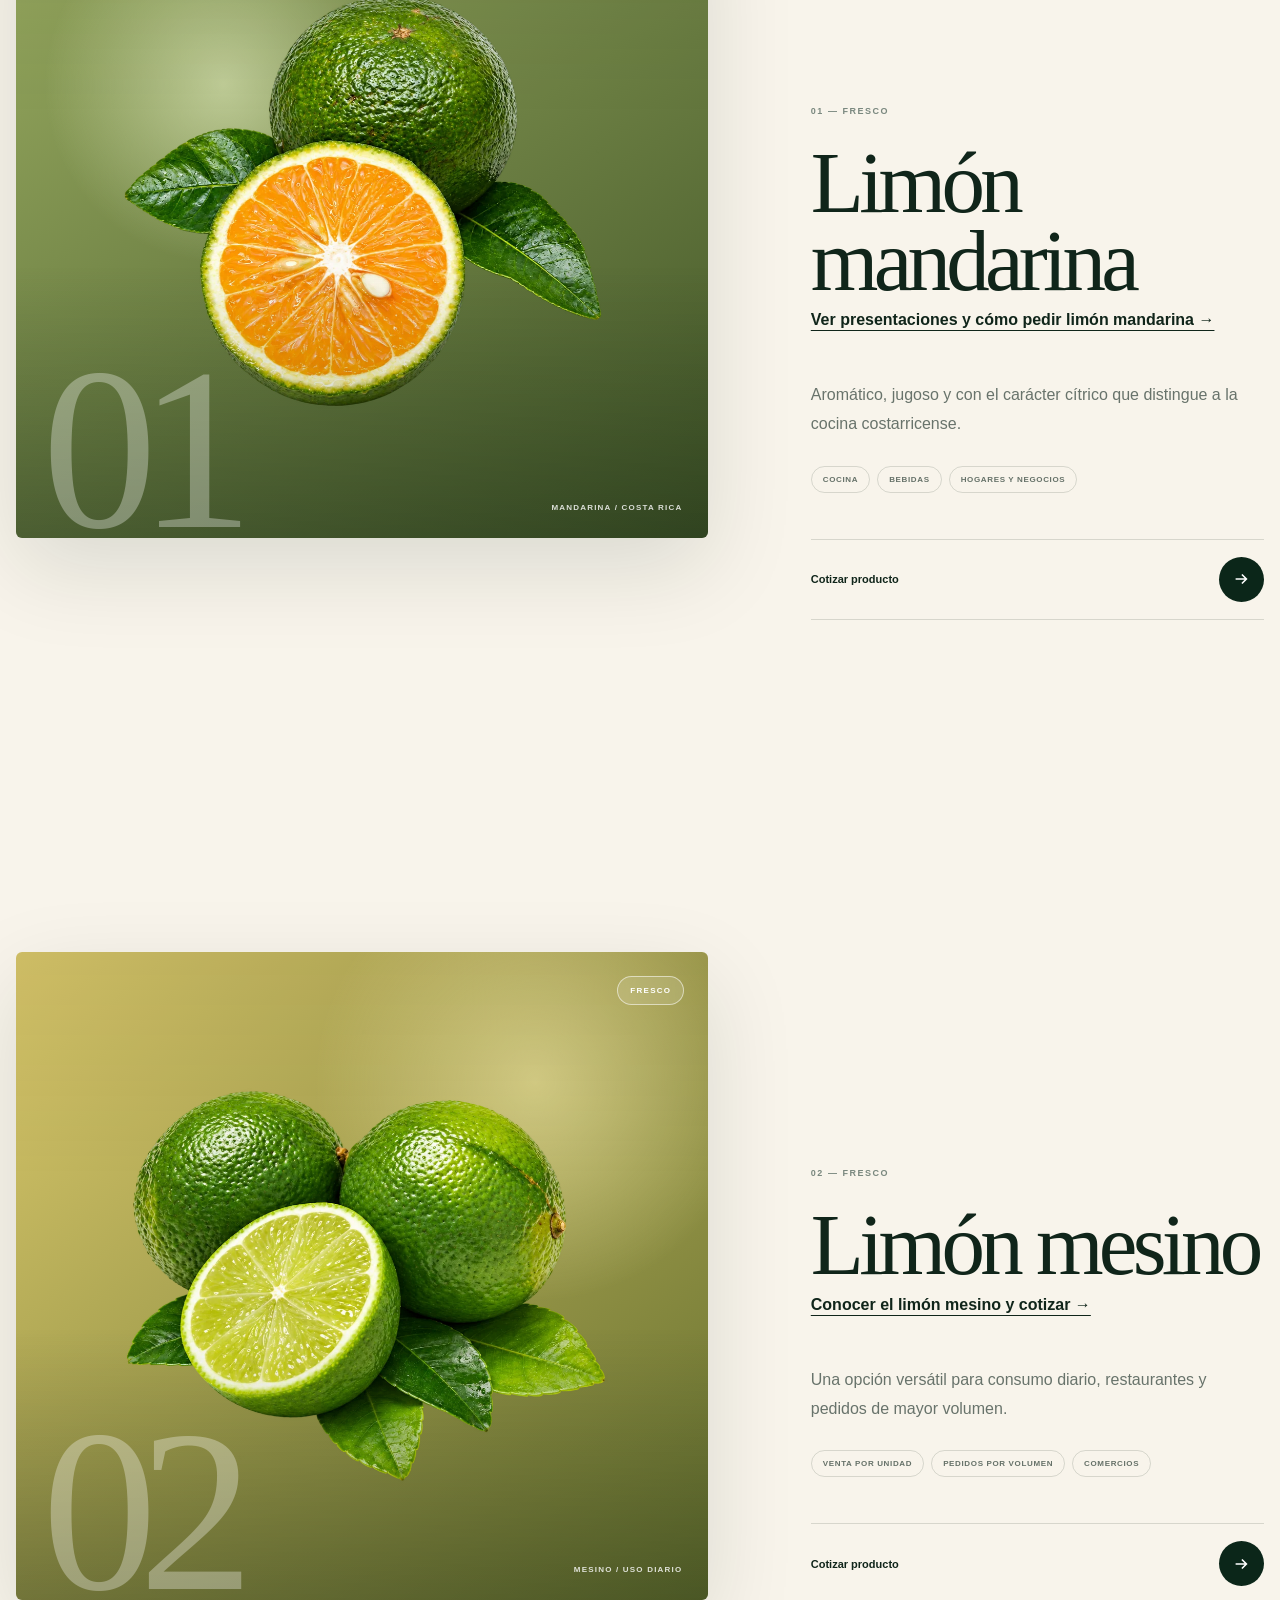
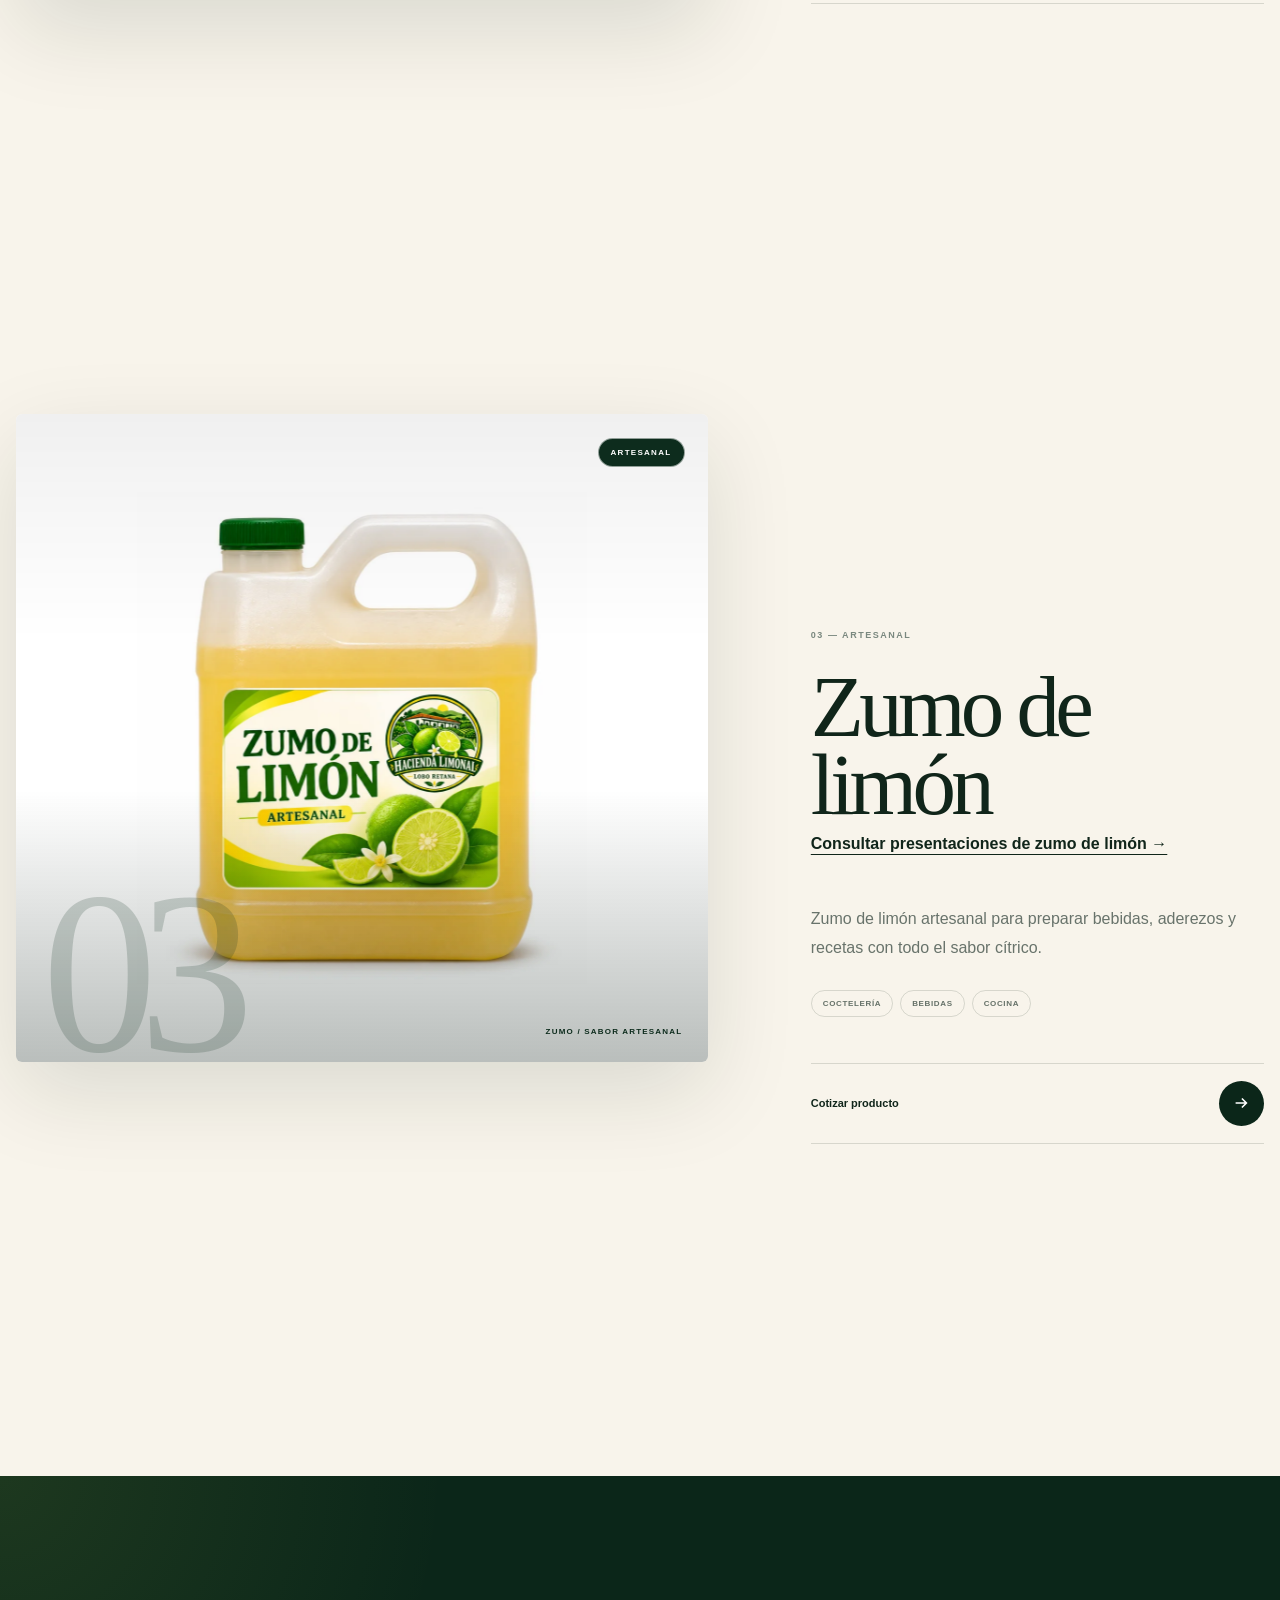
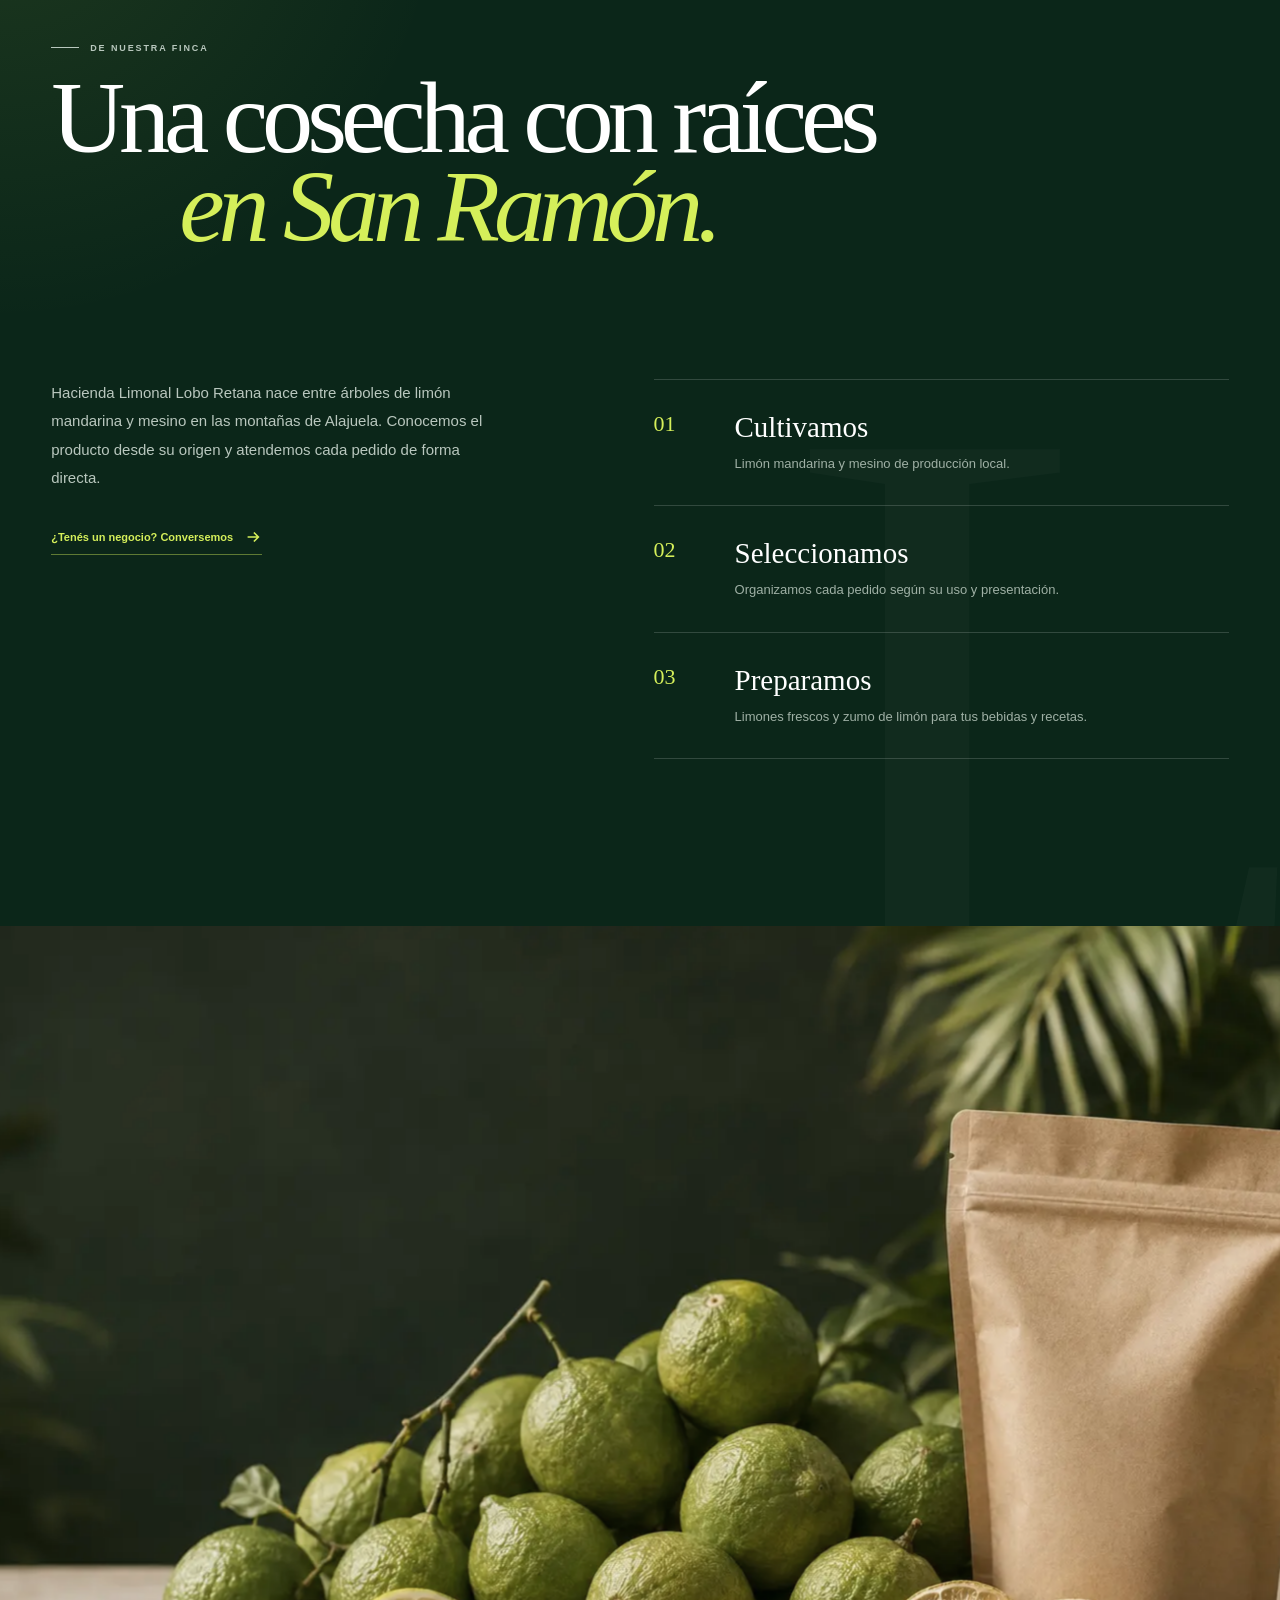
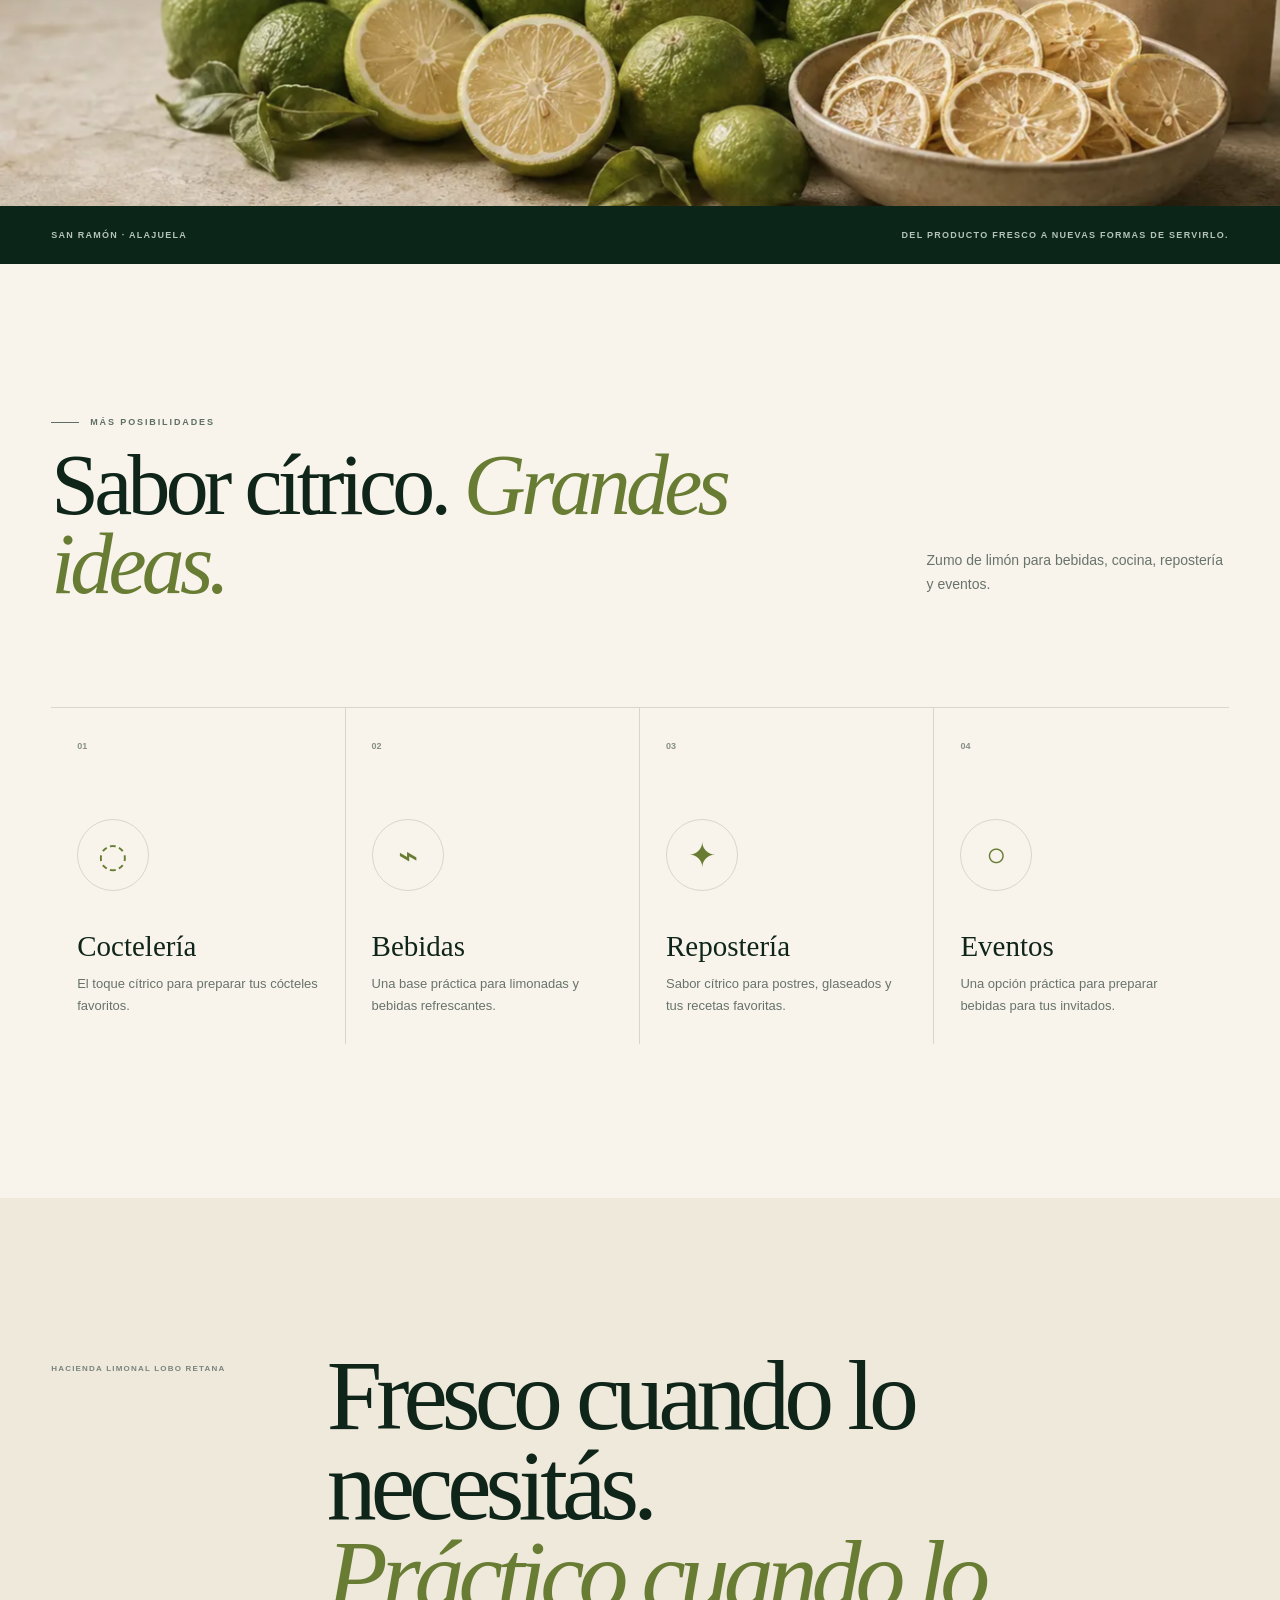
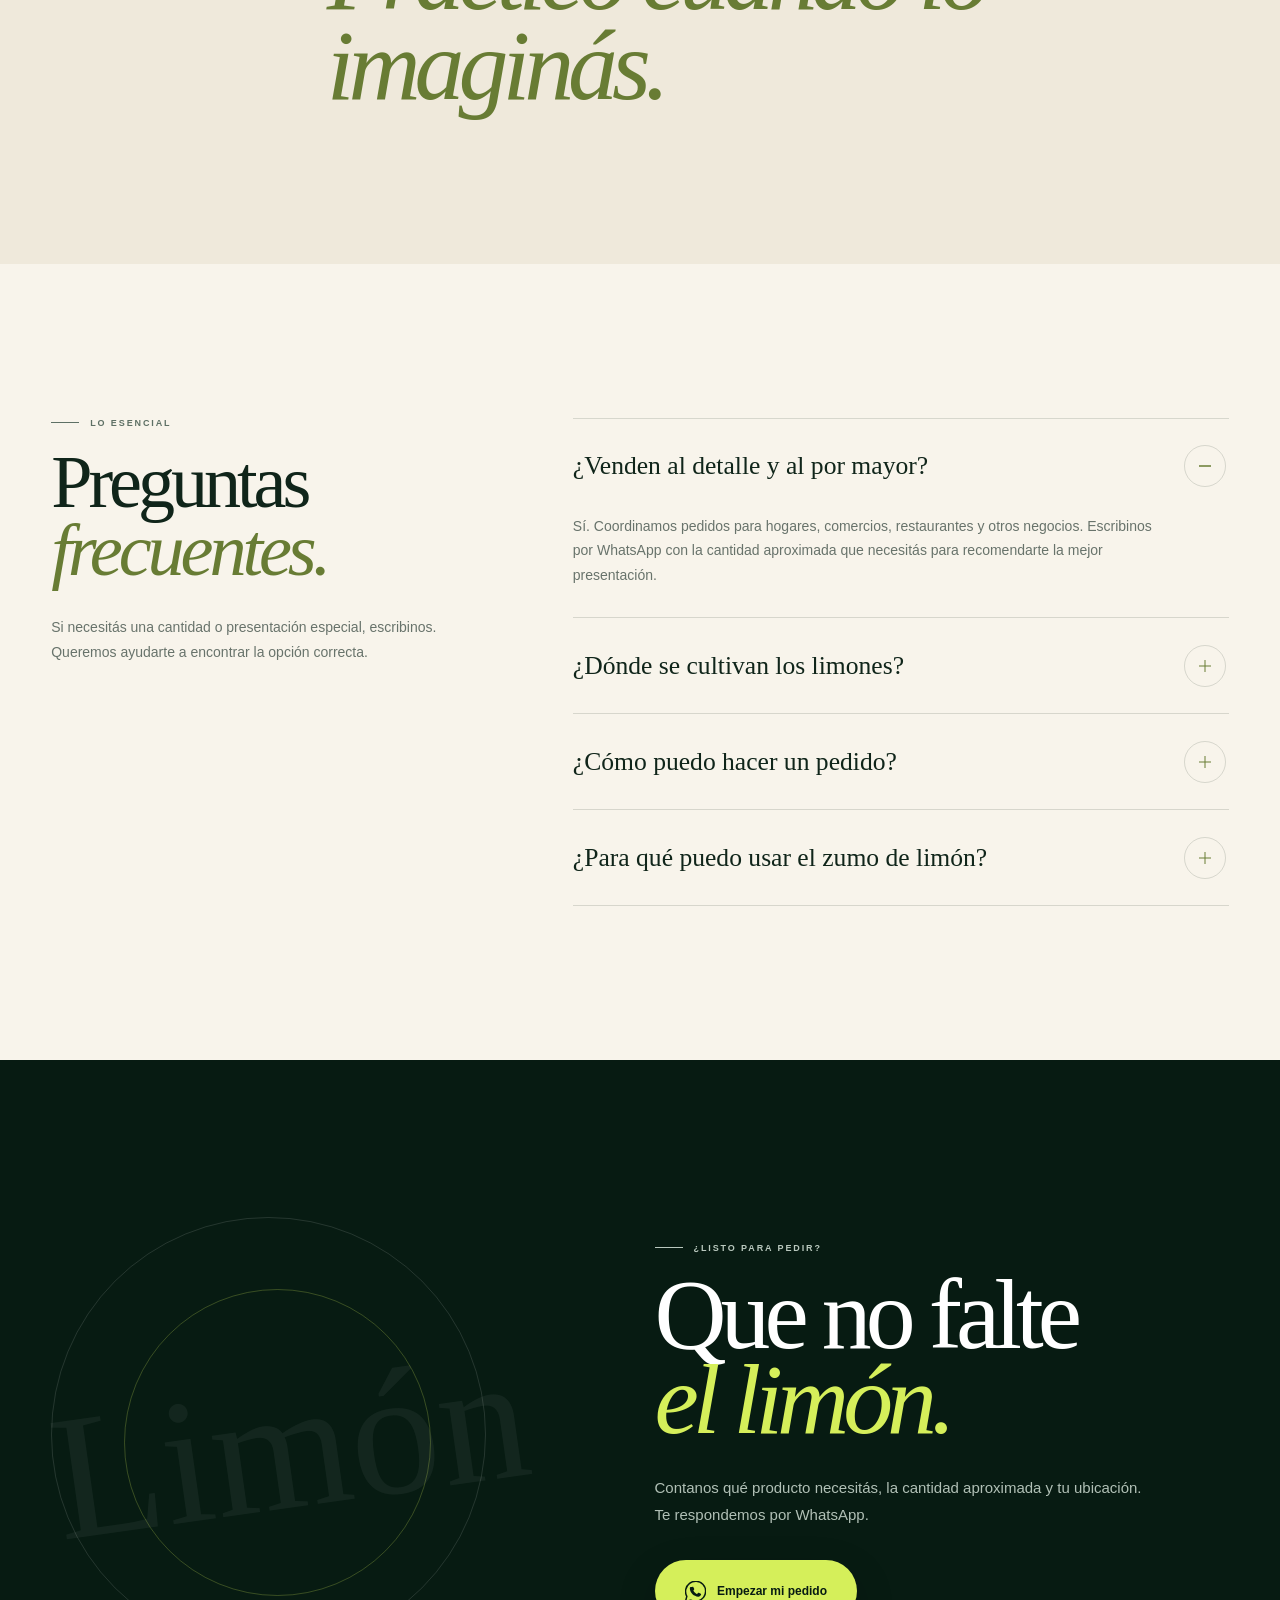
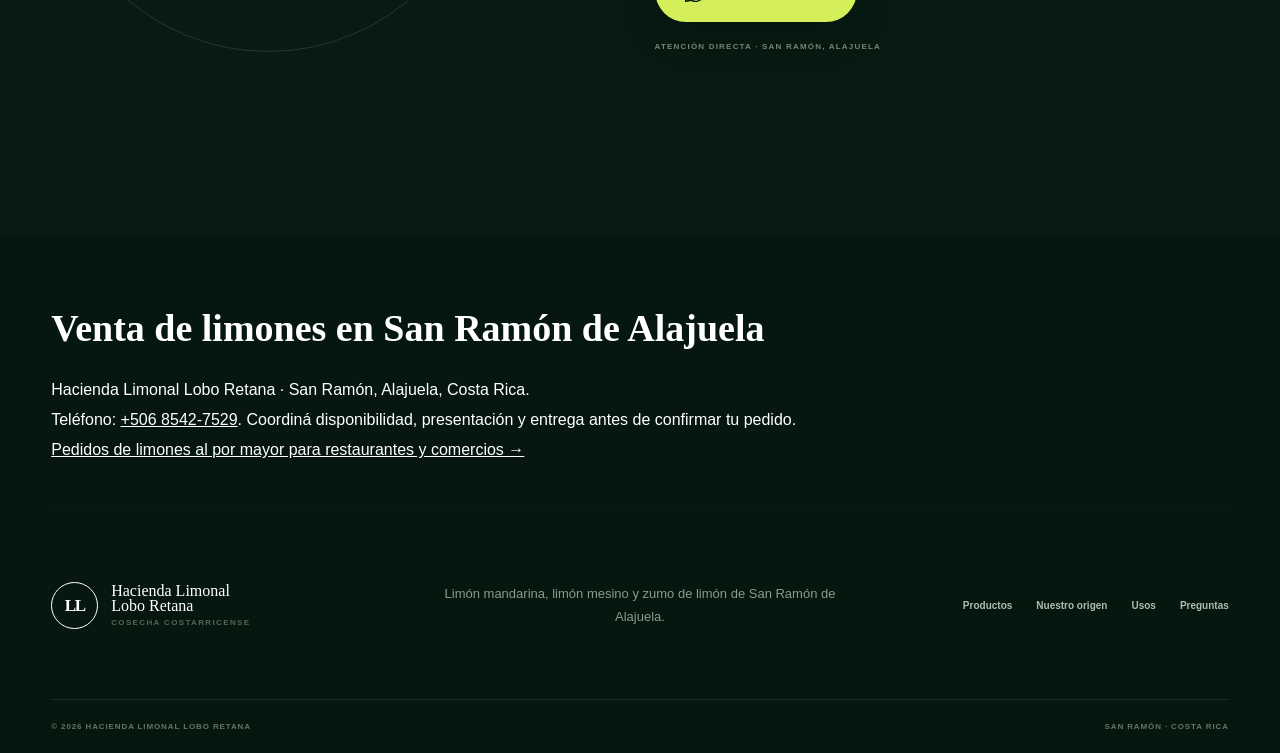
==== commit 60ba7974: "SEO Improvements" ====
--- a/index.html
+++ b/index.html
@@ -12,19 +12,32 @@
 
     <meta
       name="description"
-      content="Limón mandarina, limón mesino y zumo de limón de San Ramón de Alajuela, Costa Rica."
+      content="Comprá limón mandarina, limón mesino y zumo de limón en San Ramón de Alajuela. Venta al detalle y al por mayor. Cotizá con Lobo Retana."
     />
 
     <meta name="theme-color" content="#0d2c1d" />
 
     <title>
-      Hacienda Limonal Lobo Retana | Limones frescos y zumo de limón de Costa Rica
+      Venta de limones en San Ramón | Lobo Retana
     </title>
+    <link rel="canonical" href="https://limonesloboretana.com/" />
+    <meta property="og:type" content="website" />
+    <meta property="og:locale" content="es_CR" />
+    <meta property="og:title" content="Venta de limones en San Ramón | Lobo Retana" />
+    <meta property="og:description" content="Limón mandarina, mesino y zumo de limón. Pedidos al detalle y al por mayor en San Ramón de Alajuela." />
+    <meta property="og:url" content="https://limonesloboretana.com/" />
+    <meta property="og:image" content="https://limonesloboretana.com/assets/lemon-hero.webp" />
+    <meta name="twitter:card" content="summary_large_image" />
+    <script type="application/ld+json">
+    {"@context":"https://schema.org","@type":"Organization","@id":"https://limonesloboretana.com/#organization","name":"Hacienda Limonal Lobo Retana","alternateName":"Limones Lobo Retana","url":"https://limonesloboretana.com/","telephone":"+50685427529","description":"Producción de limón mandarina, limón mesino y zumo de limón en San Ramón de Alajuela, Costa Rica."}
+    </script>
 
     <link rel="preload" href="assets/lemon-hero.webp" as="image" />
 
     <link rel="stylesheet" href="styles.css" />
+    <link rel="stylesheet" href="seo-pages.css" />
     <script src="script.js" defer></script>
+    <noscript><style>.reveal,.reveal-text{opacity:1;transform:none}[data-image-reveal]{clip-path:none}</style></noscript>
   </head>
 
   <body>
@@ -138,6 +151,7 @@
         <div class="hero-media" data-parallax-scene>
           <img
             class="hero-image"
+            width="1536" height="1024" fetchpriority="high"
             src="assets/lemon-hero.webp"
             alt="Limones frescos de Costa Rica"
             data-depth="0.04"
@@ -157,21 +171,15 @@
           </div>
 
           <div class="hero-title-wrap">
-            <h1 class="hero-title">
-              <span class="hero-line reveal-text">Del árbol.</span>
-
-              <span class="hero-line hero-line-indent reveal-text">
-                A tu <em>momento.</em>
-              </span>
-            </h1>
+            <h1 class="hero-title seo-hero-title">Limones frescos y zumo de limón<br /><em>en San Ramón, Costa Rica.</em></h1>
           </div>
 
           <div class="hero-bottom">
             <div class="hero-intro reveal">
               <p>
-                Limón mandarina, limón mesino y zumo de limón elaborados
-                en San Ramón. Productos honestos para cocinas, bebidas y
-                negocios.
+                Del árbol a tu momento. Limón mandarina y mesino de nuestra finca
+                en San Ramón de Alajuela. Venta al detalle y al por mayor para
+                hogares, restaurantes y comercios. Cotizá por WhatsApp.
               </p>
 
               <div class="hero-actions">
@@ -301,7 +309,10 @@
               <div class="product-background"></div>
 
               <img
-                src="assets/mandarina.png"
+                src="assets/mandarina-960.webp"
+                width="960" height="960"
+                srcset="assets/mandarina-480.webp 480w, assets/mandarina-960.webp 960w"
+                sizes="(max-width: 880px) 90vw, 45vw"
                 alt="Limón mandarina"
                 class="product-image product-image-mandarina"
                 loading="lazy"
@@ -322,6 +333,7 @@
             <p class="chapter-index">01 — Fresco</p>
 
             <h3>Limón mandarina</h3>
+            <a class="seo-detail-link" href="/limon-mandarina/">Ver presentaciones y cómo pedir limón mandarina →</a>
 
             <p class="product-description">
               Aromático, jugoso y con el carácter cítrico que distingue a la
@@ -362,7 +374,10 @@
               <div class="product-background"></div>
 
               <img
-                src="assets/mesino.png"
+                src="assets/mesino-960.webp"
+                width="960" height="960"
+                srcset="assets/mesino-480.webp 480w, assets/mesino-960.webp 960w"
+                sizes="(max-width: 880px) 90vw, 45vw"
                 alt="Limón mesino"
                 class="product-image product-image-mesino"
                 loading="lazy"
@@ -383,6 +398,7 @@
             <p class="chapter-index">02 — Fresco</p>
 
             <h3>Limón mesino</h3>
+            <a class="seo-detail-link" href="/limon-mesino/">Conocer el limón mesino y cotizar →</a>
 
             <p class="product-description">
               Una opción versátil para consumo diario, restaurantes y pedidos
@@ -423,7 +439,10 @@
               <div class="product-background"></div>
 
               <img
-                src="assets/zumo.png"
+                src="assets/zumo-960.webp"
+                width="960" height="1050"
+                srcset="assets/zumo-480.webp 480w, assets/zumo-960.webp 960w"
+                sizes="(max-width: 880px) 90vw, 45vw"
                 alt="Zumo de limón artesanal"
                 class="product-image product-image-zumo"
                 loading="lazy"
@@ -444,6 +463,7 @@
             <p class="chapter-index">03 — Artesanal</p>
 
             <h3>Zumo de limón</h3>
+            <a class="seo-detail-link" href="/zumo-de-limon/">Consultar presentaciones de zumo de limón →</a>
 
             <p class="product-description">
               Zumo de limón artesanal para preparar bebidas, aderezos y
@@ -568,6 +588,7 @@
           <img
             src="assets/lemon-hero.webp"
             alt="Cosecha de limones verdes frescos"
+            width="1536" height="1024" loading="lazy" decoding="async"
           />
         </div>
 
@@ -792,6 +813,12 @@
     </main>
 
     <footer class="site-footer">
+      <div class="seo-contact section-shell">
+        <h2>Venta de limones en San Ramón de Alajuela</h2>
+        <p>Hacienda Limonal Lobo Retana · San Ramón, Alajuela, Costa Rica.</p>
+        <p>Teléfono: <a href="tel:+50685427529">+506 8542-7529</a>. Coordiná disponibilidad, presentación y entrega antes de confirmar tu pedido.</p>
+        <p><a href="/limones-al-por-mayor/">Pedidos de limones al por mayor para restaurantes y comercios →</a></p>
+      </div>
       <div class="footer-top section-shell">
         <a
           class="brand brand-light"
--- a/seo-pages.css
+++ b/seo-pages.css
@@ -0,0 +1,31 @@
+/* Search landing pages share the original site palette and typography. */
+.seo-hero-title{font-size:clamp(40px,6vw,88px);line-height:1.08;letter-spacing:-.04em;max-width:1100px}
+.seo-detail-link{display:inline-block;margin:12px 0 22px;text-decoration:underline;text-underline-offset:5px;font-weight:600}
+.seo-contact{padding-block:40px;border-bottom:1px solid var(--line)}
+.seo-contact h2{font-family:var(--display);font-size:clamp(26px,3vw,38px)}
+.seo-contact p{margin-block:12px}
+.seo-contact a{text-decoration:underline}
+.detail-header,.detail-main,.detail-footer{max-width:1320px;margin:auto;padding:28px var(--gutter)}
+.detail-header{display:flex;justify-content:space-between;gap:24px;align-items:center;border-bottom:1px solid var(--line)}
+.detail-brand{font-size:18px;line-height:1.35}
+.detail-header nav{display:flex;flex-wrap:wrap;gap:20px;font-weight:600}
+.detail-header nav a{padding-block:12px}
+.breadcrumbs{font-size:14px;margin:12px 0 30px}
+.breadcrumbs a{text-decoration:underline}
+.detail-hero{display:grid;grid-template-columns:1.2fr 1fr;gap:40px;align-items:center;padding-bottom:44px}
+.detail-hero h1{font-family:var(--display);font-size:clamp(38px,5vw,72px);line-height:1.06;letter-spacing:-.035em;margin:20px 0}
+.detail-lead{font-size:19px;line-height:1.7;margin-bottom:28px}
+.detail-hero img{width:100%;height:auto;max-height:440px;object-fit:contain;background:var(--cream);border-radius:22px}
+.detail-info,.detail-faq,.detail-related{padding-block:32px;border-top:1px solid var(--line)}
+.detail-main h2{font-family:var(--display);font-size:clamp(28px,3vw,40px);line-height:1.2;margin-bottom:20px}
+.detail-info p,.detail-faq p{max-width:840px;font-size:18px;line-height:1.75;margin:14px 0}
+.detail-faq details{padding:20px 0;border-bottom:1px solid var(--line)}
+.detail-faq summary{font-weight:650;font-size:19px;cursor:pointer}
+.detail-related nav{display:flex;gap:16px;flex-wrap:wrap}
+.detail-related a{border:1px solid var(--forest-700);padding:14px 18px;border-radius:8px}
+.detail-footer{border-top:1px solid var(--line);line-height:1.8}
+.detail-footer a{text-decoration:underline}
+@media(max-width:760px){.detail-header{align-items:flex-start;flex-direction:column}.detail-header nav{gap:16px}.detail-hero{grid-template-columns:1fr;gap:24px}.detail-hero img{max-height:300px}.detail-hero .button{white-space:normal;line-height:1.4}.detail-lead{font-size:18px}.detail-related nav{flex-direction:column}}
+/* Essential content stays readable if JavaScript is unavailable. */
+@media(prefers-reduced-motion:reduce){html{scroll-behavior:auto}}
+
